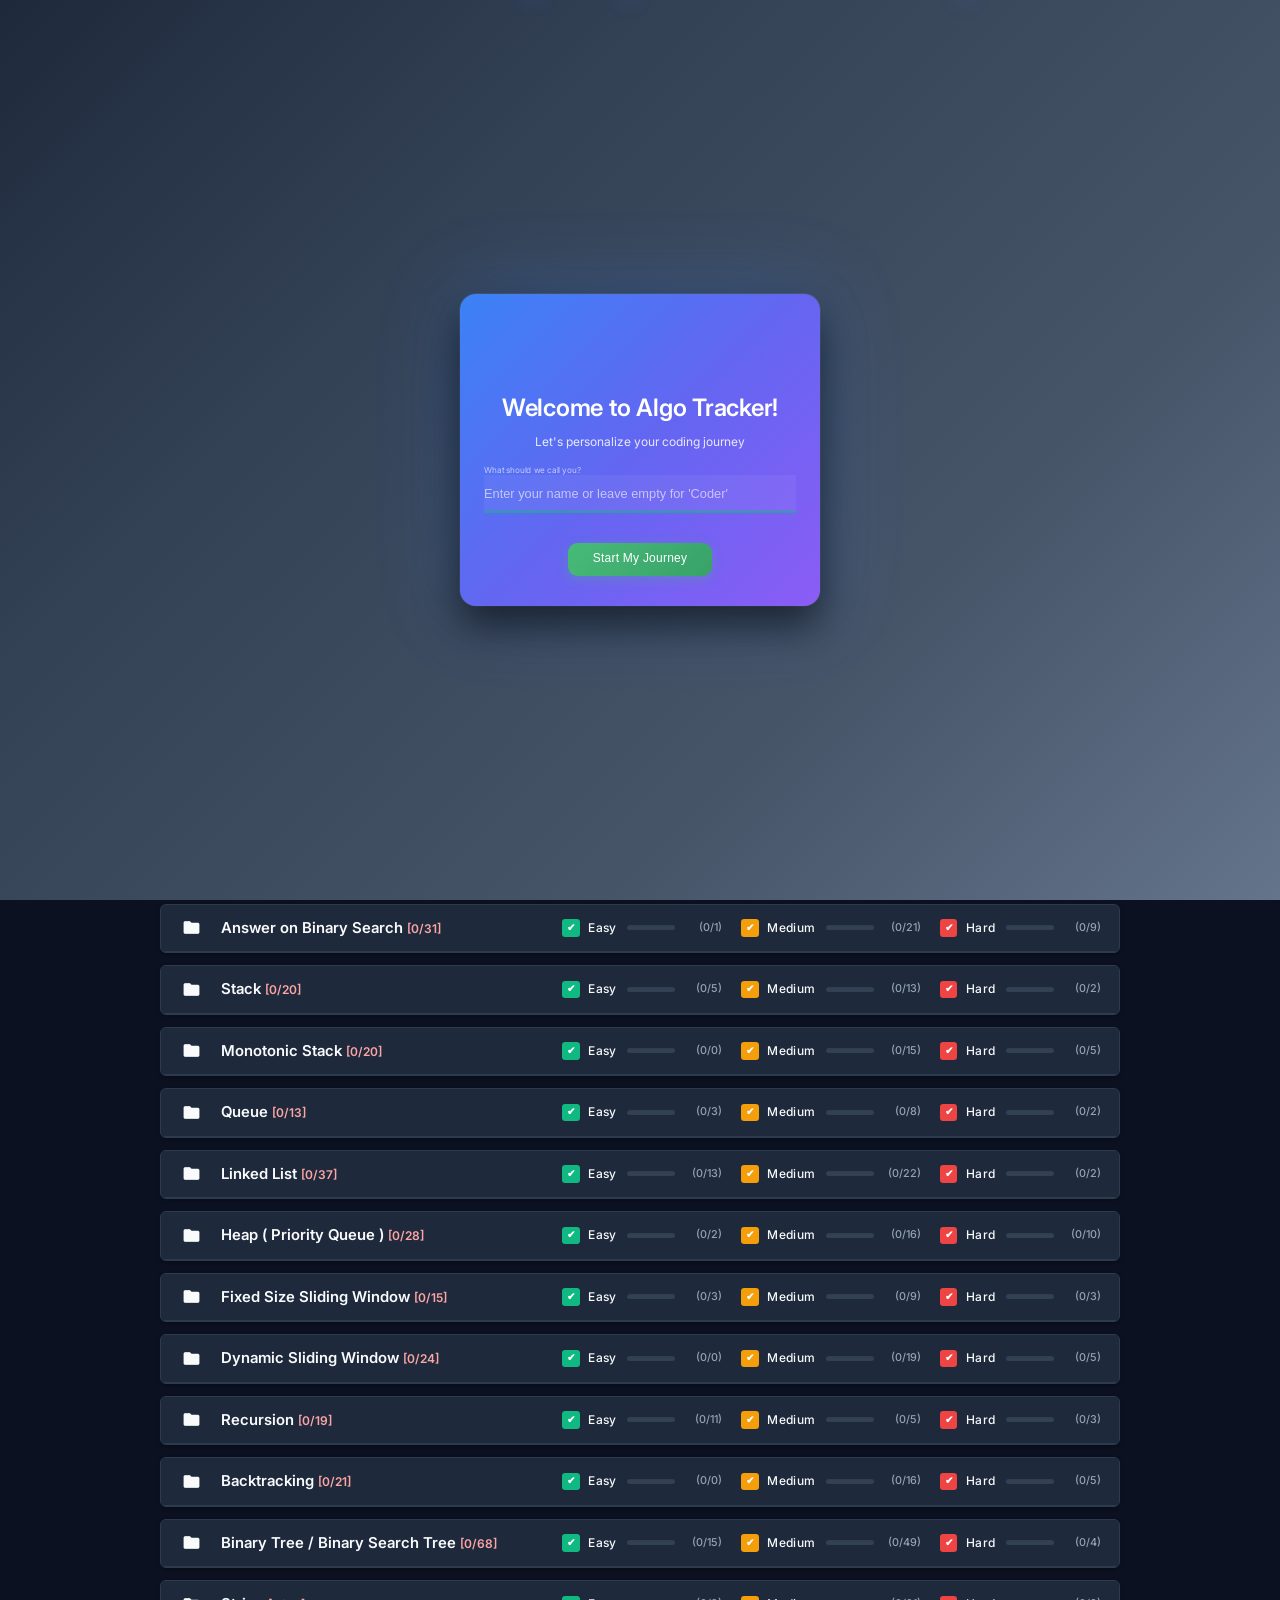
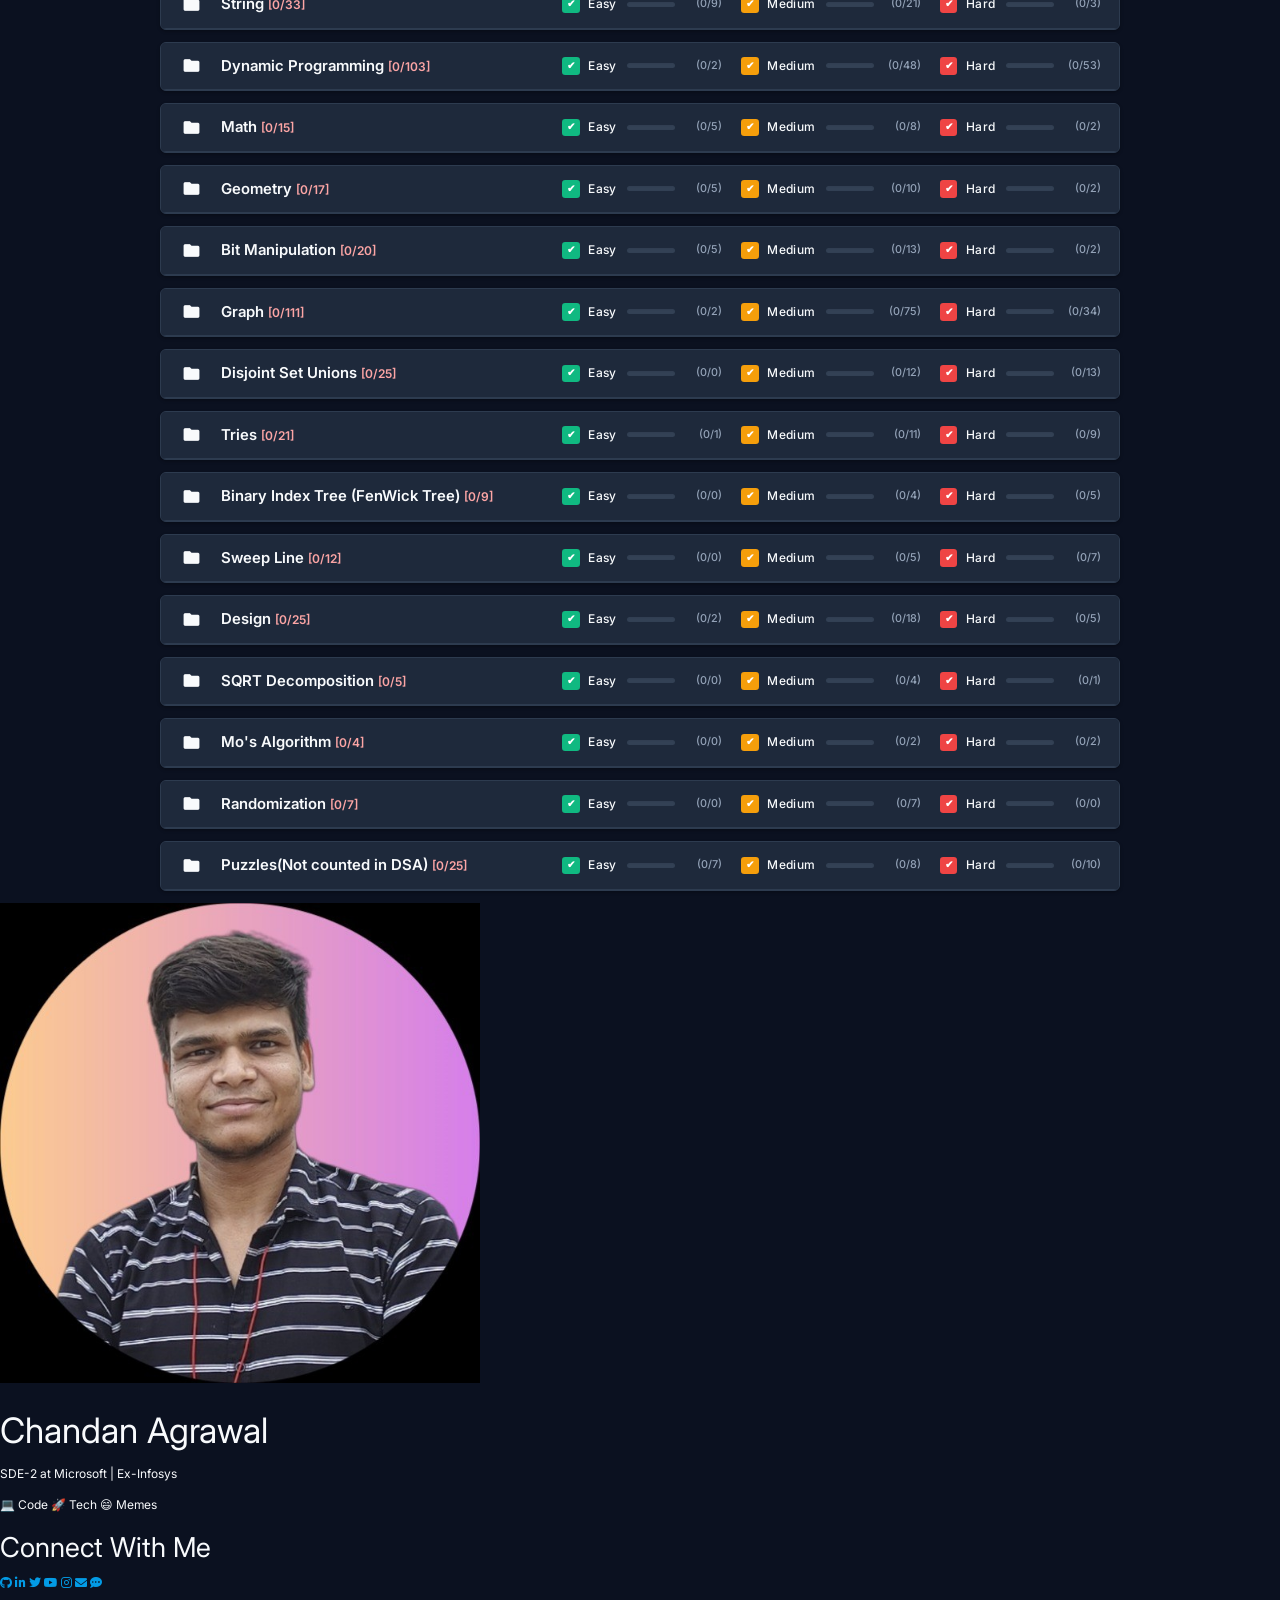
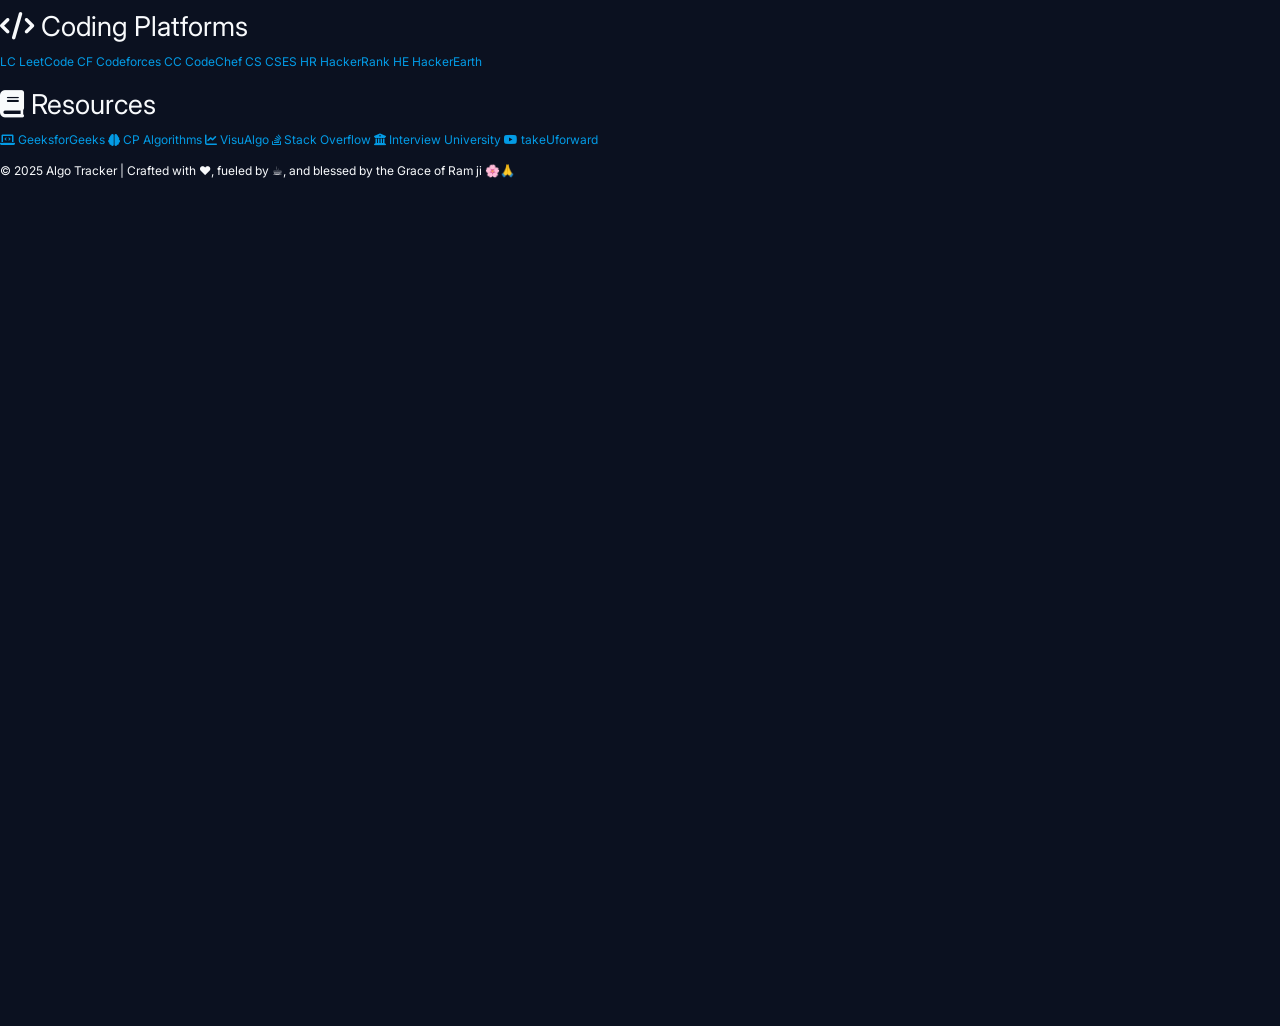
==== updIndex.html @ f881275d "Introduced MAANG section" ====
<!DOCTYPE html>
<html lang="en">
<head>
  <meta charset="UTF-8" />
  <meta name="viewport" content="width=device-width, initial-scale=1.0"/>
  <title>Algo Tracker - Master Data Structures & Algorithms | DSA Practice Platform</title>
  <meta name="description" content="Master Data Structures & Algorithms with Algo Tracker. Practice 800+ DSA problems, track progress, get C++ solutions, and prepare for coding interviews. Includes Blind75, LeetCode150, SQL, LLD & HLD." />
  <meta name="keywords" content="DSA, Data Structures, Algorithms, Coding Interview, LeetCode, Programming Practice, C++, Blind75, SQL, System Design" />
  <meta name="author" content="Chandan Agrawal" />
  <meta name="robots" content="index, follow" />
  <link rel="canonical" href="https://algotracker.in/" />

  <!-- Open Graph Meta Tags -->
  <meta property="og:title" content="Algo Tracker - Master Data Structures & Algorithms" />
  <meta property="og:description" content="Practice 800+ DSA problems, track your progress, and master coding interviews with organized problems and C++ solutions." />
  <meta property="og:type" content="website" />
  <meta property="og:url" content="https://algotracker.in/" />
  <meta property="og:image" content="https://algotracker.in/favicon.png" />
  <meta property="og:site_name" content="Algo Tracker" />

  <!-- Twitter Card Meta Tags -->
  <meta name="twitter:card" content="summary_large_image" />
  <meta name="twitter:title" content="Algo Tracker - Master Data Structures & Algorithms" />
  <meta name="twitter:description" content="Practice 800+ DSA problems, track your progress, and master coding interviews." />
  <meta name="twitter:image" content="https://algotracker.in/favicon.png" />

  <!-- Additional SEO Meta Tags -->
  <meta name="theme-color" content="#1976d2" />
  <meta name="application-name" content="Algo Tracker" />
  

  <!-- Materialize CSS -->
  <link
    href="https://cdnjs.cloudflare.com/ajax/libs/materialize/1.0.0/css/materialize.min.css"
    rel="stylesheet"
  />
  <!-- Google Icons -->
  <link
    href="https://fonts.googleapis.com/icon?family=Material+Icons"
    rel="stylesheet"
  />
  <!-- Google Fonts -->
  <link
    href="https://fonts.googleapis.com/css2?family=Inter:wght@400;500;600;700&display=swap"
    rel="stylesheet"
  />
  <!-- Font Awesome for social icons -->
  <link
    rel="stylesheet"
    href="https://cdnjs.cloudflare.com/ajax/libs/font-awesome/6.0.0/css/all.min.css"
  />
  <!-- Custom CSS - Must be loaded last to override Materialize -->
  <link rel="stylesheet" href="styles.css?v=2.0" />

   <!-- Google Analytics -->
   <script async src="https://www.googletagmanager.com/gtag/js?id=G-J0W3KQNCS7"></script>
   <script>
     window.dataLayer = window.dataLayer || [];
     function gtag(){dataLayer.push(arguments);}
     gtag('js', new Date());
 
     gtag('config', 'G-J0W3KQNCS7');
   </script>

  <link rel="icon" href="favicon.png" type="image/png" />


   
</head>
<body>
  <!-- Navigation -->
  <nav class="navbar" role="navigation" aria-label="Main navigation">
    <div class="navbar-container">
      <!-- Logo Section -->
      <div class="navbar-brand">
        <a href="index.html" class="brand-link" aria-label="Algo Tracker Home">
          <div class="brand-icon">
            <span class="brand-symbol">&lt;/&gt;</span>
          </div>
          <div class="brand-text">
            <h1 class="brand-title">Algo Tracker</h1>
            <p class="brand-subtitle">Track Your Progress</p>
          </div>
        </a>
      </div>

      <!-- Desktop Navigation -->
      <div class="navbar-nav desktop-nav" role="menubar">
        <a href="index.html" class="nav-item active" id="dsaLink" role="menuitem"
           aria-label="DSA - Prepare Data Structures and Algorithms from 0 to Hero"
           data-tooltip="Master Data Structures & Algorithms 🚀">
          <span class="nav-icon">
            <i class="material-icons" aria-hidden="true">code</i>
          </span>
          <span class="nav-text">DSA</span>
          <span class="nav-indicator"></span>
        </a>
        <a href="#" class="nav-item" id="blind75Link" role="menuitem"
           aria-label="Blind75 - Best for 2 week preparation"
           data-tooltip="Crack interviews in 2 weeks! 💡">
          <span class="nav-icon">
            <i class="material-icons" aria-hidden="true">lightbulb</i>
          </span>
          <span class="nav-text">Blind75</span>
          <span class="nav-indicator"></span>
        </a>
        <a href="#" class="nav-item" id="leetcode150Link" role="menuitem"
           aria-label="LeetCode150 - Best for 1-2 months preparation"
           data-tooltip="LeetCode Top 150 - Interview Ready! 🎯">
          <span class="nav-icon">
            <i class="material-icons" aria-hidden="true">lightbulb</i>
          </span>
          <span class="nav-text">LC150</span>
          <span class="nav-indicator"></span>
        </a>
        <a href="#" class="nav-item" id="sqlLink" role="menuitem"
           aria-label="SQL - Master SQL for interviews"
           data-tooltip="Database mastery for interviews! 🗄️">
          <span class="nav-icon">
            <i class="material-icons" aria-hidden="true">storage</i>
          </span>
          <span class="nav-text">SQL</span>
          <span class="nav-indicator"></span>
        </a>
        <a href="#" class="nav-item" id="lldLink" role="menuitem"
           aria-label="LLD - Learn Low Level Design"
           data-tooltip="Low Level Design patterns! 🔧">
          <span class="nav-icon">
            <i class="material-icons" aria-hidden="true">design_services</i>
          </span>
          <span class="nav-text">LLD</span>
          <span class="nav-indicator"></span>
        </a>
        <a href="#" class="nav-item" id="hldLink" role="menuitem"
           aria-label="HLD - Master High Level Design"
           data-tooltip="System Design at scale! 🏗️">
          <span class="nav-icon">
            <i class="material-icons" aria-hidden="true">account_tree</i>
          </span>
          <span class="nav-text">HLD</span>
          <span class="nav-indicator"></span>
        </a>
      </div>

      <!-- Navigation Controls -->
      <div class="navbar-controls">
        <!-- Profile Button -->
        <button class="profile-btn" id="profileBtn"
                aria-label="User profile" title="">
          <div class="profile-picture-container">
            <img class="profile-picture" id="profilePicture" src="" alt="Profile" style="display: none;">
            <span class="profile-icon-default" id="profileIconDefault">
              <i class="material-icons" aria-hidden="true">account_circle</i>
            </span>
          </div>
        </button>

        <!-- Theme Toggle -->
        <button class="theme-toggle-btn" id="darkModeToggle"
                aria-label="Toggle dark mode" title="Toggle dark mode">
          <span class="theme-icon">
            <i class="material-icons" aria-hidden="true">dark_mode</i>
          </span>
        </button>

        <!-- Mobile Menu Toggle -->
        <button class="mobile-menu-btn" id="mobileMenuToggle"
                aria-label="Toggle mobile menu" aria-expanded="false">
          <span class="hamburger">
            <span class="hamburger-line"></span>
            <span class="hamburger-line"></span>
            <span class="hamburger-line"></span>
          </span>
        </button>
      </div>
    </div>


    <!-- Simple Mobile Menu Dropdown -->
    <div class="mobile-menu-dropdown" id="mobileMenuDropdown">
      <a href="index.html" class="mobile-menu-item active" id="dsaLinkMobile">
        <i class="material-icons">code</i>
        <span>DSA</span>
      </a>
      <a href="#" class="mobile-menu-item" id="blind75LinkMobile">
        <i class="material-icons">lightbulb</i>
        <span>Blind75</span>
      </a>
      <a href="#" class="mobile-menu-item" id="leetcode150LinkMobile">
        <i class="material-icons">lightbulb</i>
        <span>LC150</span>
      </a>
      <a href="#" class="mobile-menu-item" id="sqlLinkMobile">
        <i class="material-icons">storage</i>
        <span>SQL</span>
      </a>
      <a href="#" class="mobile-menu-item" id="lldLinkMobile">
        <i class="material-icons">design_services</i>
        <span>LLD</span>
      </a>
      <a href="#" class="mobile-menu-item" id="hldLinkMobile">
        <i class="material-icons">account_tree</i>
        <span>HLD</span>
      </a>
    </div>
  </nav>

  <!-- Main Content with SEO Structure -->
  <main>
    <!-- Hero Section for SEO -->
    <section class="hero-section" style="display: none;">
      <div class="container">
        <h1>Algo Tracker - Master Data Structures & Algorithms</h1>
        <p>Practice and track your progress through 800+ carefully curated DSA problems. Get C++ solutions, prepare for coding interviews with Blind75, LeetCode150, SQL, and System Design problems.</p>
        <div class="features">
          <span>✓ 800+ DSA Problems</span>
          <span>✓ Progress Tracking</span>
          <span>✓ C++ Solutions</span>
          <span>✓ Interview Preparation</span>
          <span>✓ Blind75 & LeetCode150</span>
          <span>✓ SQL & System Design</span>
        </div>
      </div>
    </section>

    <!-- Progress Section -->
  <div id="rectChartContainer" class="rect-chart-container">
    <!-- The progress card is inserted by script.js -->
  </div>

  <!-- Unified Control Bar -->
  <div class="unified-control-bar-wrapper">
    <div class="unified-control-bar">
        <div class="control-item search-item">
            <input type="text" id="searchBox" class="control-input" placeholder="Search problems...">
            <span class="control-icon material-icons">search</span>
        </div>
        <div class="control-item filter-item">
            <div class="multi-select-container">
                <div class="multi-select-display" id="filterDisplay">
                    <span class="filter-text">Filter By</span>
                    <span class="selected-count" id="selectedCount"></span>
                </div>
                <span class="control-icon material-icons">filter_list</span>
                <div class="multi-select-dropdown" id="filterDropdown">
                    <div class="filter-row">
                        <button class="filter-toggle" data-value="easy" id="filter-easy">
                            <span class="difficulty-badge easy">Easy</span>
                        </button>
                        <button class="filter-toggle" data-value="medium" id="filter-medium">
                            <span class="difficulty-badge medium">Medium</span>
                        </button>
                        <button class="filter-toggle" data-value="hard" id="filter-hard">
                            <span class="difficulty-badge hard">Hard</span>
                        </button>
                    </div>
                    <div class="filter-row">
                        <button class="filter-toggle filter-special favourite" data-filter="special" data-value="favourite">
                          <span class="checkbox-custom"></span>
                          <i class="material-icons">star</i>
                          <span>Favourite</span>
                        </button>
                        <button class="filter-toggle filter-special mustdo" data-filter="special" data-value="mustdo">
                          <span class="checkbox-custom"></span>
                            <span class="filter-emoji">🎯</span>
                          <span>Must Do</span>
                        </button>
                    </div>
                    <div class="filter-row">
                        <button class="filter-toggle" data-value="completed" id="filter-completed">
                            <span class="status-badge completed">Done</span>
                        </button>
                        <button class="filter-toggle" data-value="incomplete" id="filter-incomplete">
                            <span class="status-badge incomplete">Todo</span>
                        </button>
                        <button class="filter-clear-btn" id="clearFilters">
                            <i class="material-icons">clear_all</i>
                            <span>Clear</span>
                        </button>
                    </div>
                </div>
            </div>
        </div>
        <div class="control-item button-item">
            <button class="control-button random-btn tooltipped" id="randomButton" data-tooltip="🎲 Feeling lucky? Let me surprise you with a challenge!" data-position="top">
                <i class="material-icons">shuffle</i>
                <span>Random</span>
            </button>
        </div>
        <div class="control-item button-item">
            <button class="control-button collapse-all">
                <i class="material-icons">unfold_less</i>
                <span>Collapse All</span>
            </button>
        </div>
        <div class="control-item button-item">
            <button class="control-button expand-all">
                <i class="material-icons">unfold_more</i>
                <span>Expand All</span>
            </button>
        </div>
    </div>
  </div>

<!-- Rest of the content -->
<div class="container" id="sections">
    <!-- Sections will be inserted here -->
</div>

<!-- Go to top button -->
<a id="go-to-top-button"></a>
</main>

<!-- Replace the entire footer section with this -->

<!-- Compact Enhanced Footer -->
<footer class="footer-enhanced">
  <div class="footer-container">
    <!-- Profile Section - Redesigned -->
    <div class="footer-section profile-section">
      <div class="profile-card-compact">
        <img src="chandanColred.jpeg" alt="Chandan Agrawal" class="profile-avatar">
        <div class="profile-info">
          <h3 class="profile-name">Chandan Agrawal</h3>
          <p class="profile-title">SDE-2 at Microsoft | Ex-Infosys</p>
          <div class="profile-tagline">
            <span class="tagline-item"><span class="tagline-emoji">💻</span> Code</span>
            <span class="tagline-item"><span class="tagline-emoji">🚀</span> Tech</span>
            <span class="tagline-item"><span class="tagline-emoji">😄</span> Memes</span>
          </div>
        </div>
      </div>
      
      <!-- Social Links -->
      <div class="social-section">
        <h4 class="footer-heading">Connect With Me</h4>
        <div class="social-links-grid">
          <a href="https://github.com/chandanXP" class="social-link-btn github" target="_blank" aria-label="GitHub">
            <i class="fab fa-github"></i>
          </a>
          <a href="https://linkedin.com/in/chandanagrawal23" class="social-link-btn linkedin" target="_blank" aria-label="LinkedIn">
            <i class="fab fa-linkedin-in"></i>
          </a>
          <a href="https://twitter.com/chandan223344" class="social-link-btn twitter" target="_blank" aria-label="Twitter">
            <i class="fab fa-twitter"></i>
          </a>
          <a href="https://youtube.com/" class="social-link-btn youtube" target="_blank" aria-label="YouTube">
            <i class="fab fa-youtube"></i>
          </a>
          <a href="https://www.instagram.com/chandan.agrawal23/" class="social-link-btn instagram" target="_blank" aria-label="Instagram">
            <i class="fab fa-instagram"></i>
          </a>
          <a href="mailto:chandandsafeedback@gmail.com" class="social-link-btn email" target="_blank" aria-label="Email">
            <i class="fas fa-envelope"></i>
          </a>
          <a href="https://topmate.io/chag23/" class="social-link-btn topmate" target="_blank" aria-label="Topmate">
            <i class="fas fa-comment-dots"></i>
          </a>
        </div>
      </div>
    </div>

    <!-- Platforms Section - 2 per row -->
    <div class="footer-section platforms-section">
      <h4 class="footer-heading">
        <i class="fas fa-code"></i> Coding Platforms
      </h4>
      <div class="platform-links-grid">
        <a href="https://leetcode.com" target="_blank" class="platform-link leetcode">
          <span class="platform-icon">LC</span>
          <span>LeetCode</span>
        </a>
        <a href="https://codeforces.com" target="_blank" class="platform-link codeforces">
          <span class="platform-icon">CF</span>
          <span>Codeforces</span>
        </a>
        <a href="https://codechef.com" target="_blank" class="platform-link codechef">
          <span class="platform-icon">CC</span>
          <span>CodeChef</span>
        </a>
        <a href="https://cses.fi" target="_blank" class="platform-link cses">
          <span class="platform-icon">CS</span>
          <span>CSES</span>
        </a>
        <a href="https://hackerrank.com" target="_blank" class="platform-link hackerrank">
          <span class="platform-icon">HR</span>
          <span>HackerRank</span>
        </a>
        <a href="https://hackerearth.com" target="_blank" class="platform-link hackerearth">
          <span class="platform-icon">HE</span>
          <span>HackerEarth</span>
        </a>
      </div>
    </div>

    <!-- Resources Section - 2 per row -->
    <div class="footer-section resources-section">
      <h4 class="footer-heading">
        <i class="fas fa-book"></i> Resources
      </h4>
      <div class="resource-links-grid">
        <a href="https://geeksforgeeks.org" target="_blank" class="resource-link">
          <i class="fas fa-laptop-code"></i>
          <span>GeeksforGeeks</span>
        </a>
        <a href="https://cp-algorithms.com" target="_blank" class="resource-link">
          <i class="fas fa-brain"></i>
          <span>CP Algorithms</span>
        </a>
        <a href="https://visualgo.net" target="_blank" class="resource-link">
          <i class="fas fa-chart-line"></i>
          <span>VisuAlgo</span>
        </a>
        <a href="https://stackoverflow.com" target="_blank" class="resource-link">
          <i class="fab fa-stack-overflow"></i>
          <span>Stack Overflow</span>
        </a>
        <a href="https://github.com/jwasham/coding-interview-university" target="_blank" class="resource-link">
          <i class="fas fa-university"></i>
          <span>Interview University</span>
        </a>
        <a href="https://www.youtube.com/@takeUforward" target="_blank" class="resource-link">
          <i class="fab fa-youtube"></i>
          <span>takeUforward</span>
        </a>
      </div>
    </div>
  </div>

  <!-- Footer Bottom -->
  <div class="footer-bottom">
    <div class="footer-bottom-content">
    <p class="copyright">
      © 2025 Algo Tracker | Crafted with <span class="heart">❤️</span>, fueled by <span class="coffee">☕</span>, and blessed by the Grace of Ram ji <span class="emoji">🌸🙏</span>
    </p>
    <p class="footer-quote" id="footerQuote">
      <!-- Quote will be inserted here by JavaScript -->
    </p>
    </div>
  </div>
</footer>

  <!-- Reset Confirmation Banner -->
  <div id="resetConfirmationBanner" class="reset-confirmation-banner">
    <div class="banner-content">
      <div class="banner-icon">
        <i class="material-icons">warning</i>
      </div>
      <div class="banner-text">
        <h3>Are you sure you want to clear all of your progress?</h3>
        <p>This action cannot be undone. All solved problems and notes will be permanently deleted.</p>
      </div>
      <div class="banner-actions">
        <button onclick="resetAllProgress()" class="btn-confirm">Yes, Reset All</button>
        <button onclick="hideResetConfirmation()" class="btn-cancel">Cancel</button>
      </div>
    </div>
  </div>

  <!-- Welcome Modal -->
  <div id="welcomeModal" class="welcome-modal">
    <div class="binary-rain" id="binaryRain"></div>
    <div class="modal-content welcome-content">
      <div class="welcome-header">
        <div class="welcome-icon">
          <i class="material-icons">waving_hand</i>
        </div>
        <h2>Welcome to Algo Tracker!</h2>
        <p>Let's personalize your coding journey</p>
      </div>
      <div class="welcome-body">
        <div class="input-field">
          <label for="userName">What should we call you?</label>
          <input type="text" id="userName" placeholder="Enter your name or leave empty for 'Coder'" maxlength="50" autocomplete="name">
        </div>
      </div>
      <div class="welcome-footer">
        <button onclick="saveUserName()" class="btn-welcome-save">Start My Journey</button>
      </div>
    </div>
  </div>

  <!-- Profile Modal -->
  <div id="profileModal" class="profile-modal">
    <div class="modal-overlay" onclick="hideProfileModal()"></div>
    <div class="modal-content profile-content">
      <div class="profile-header">
        <div class="profile-icon-large" id="profileIconLarge">
          <img class="profile-picture-large" id="profilePictureLarge" src="" alt="Profile" style="display: none;">
          <i class="material-icons" id="profileIconLargeDefault">account_circle</i>
        </div>
        <h2>Profile Settings</h2>
        <button class="modal-close-btn" onclick="hideProfileModal()" aria-label="Close profile modal">
          <i class="material-icons">close</i>
        </button>
      </div>
      <div class="profile-body">
        <div class="input-field">
          <label for="profileUserName">Display Name</label>
          <input type="text" id="profileUserName" placeholder="Enter your name" maxlength="50" autocomplete="name">
        </div>

        <div class="input-field">
          <label for="profilePictureInput"></label>
          <div class="file-input-container">
            <input type="file" id="profilePictureInput" accept="image/*" style="display: none;">
            <button type="button" class="file-input-btn" onclick="document.getElementById('profilePictureInput').click()">
              <i class="material-icons">photo_camera</i>
              <span>Choose Picture</span>
            </button>
            <button type="button" class="file-remove-btn" id="removePictureBtn" onclick="removeProfilePicture()" style="display: none;">
              <i class="material-icons">delete</i>
              <span>Remove</span>
            </button>
          </div>
          <div class="file-input-hint">JPG, PNG, or GIF (max 2MB)</div>
        </div>

        <div class="profile-stats">
          <div class="stat-item">
            <span class="stat-label">Member since</span>
            <span class="stat-value" id="memberSince">Today</span>
          </div>
        </div>
      </div>
      <div class="profile-footer">
        <button onclick="hideProfileModal()" class="btn-profile-cancel">Cancel</button>
        <button onclick="updateUserProfile()" class="btn-profile-save">Save Changes</button>
      </div>
    </div>
  </div>

  <!-- Section Completion Congratulations Banner -->
  <div id="congratulationsBanner" class="congratulations-banner">
    <div class="banner-content celebration-content">
      <div class="banner-icon celebration-icon">
        <i class="material-icons folder-icon">folder</i>
        <i class="material-icons check-icon">check_circle</i>
      </div>
      <div class="banner-text">
        <h3 id="congratsTitle">Congratulations!</h3>
        <p id="congratsMessage">You completed <span id="sectionName"></span>. Great going!</p>
      </div>
      <div class="banner-actions">
        <button onclick="hideCongratulationsBanner()" class="btn-continue">Continue</button>
      </div>
    </div>
  </div>

  <!-- Structured Data for SEO -->
  <script type="application/ld+json">
  {
    "@context": "https://schema.org",
    "@type": "WebApplication",
    "name": "Algo Tracker",
    "description": "Master Data Structures & Algorithms with 800+ practice problems, progress tracking, and interview preparation resources.",
    "url": "https://algotracker.in",
    "applicationCategory": "EducationalApplication",
    "operatingSystem": "Web Browser",
    "offers": {
      "@type": "Offer",
      "price": "0",
      "priceCurrency": "USD"
    },
    "creator": {
      "@type": "Person",
      "name": "Chandan Agrawal",
      "url": "https://linkedin.com/in/chandanagrawal23"
    },
    "featureList": [
      "800+ DSA Problems",
      "Progress Tracking",
      "C++ Solutions",
      "Blind75 Problems",
      "LeetCode150 Problems",
      "SQL Practice",
      "System Design (LLD & HLD)"
    ]
  }
  </script>

  <!-- Materialize JS -->
  <script src="https://cdnjs.cloudflare.com/ajax/libs/materialize/1.0.0/js/materialize.min.js"></script>
  <!-- Custom JS -->
  <script src="script.js?v=2.0"></script>
</body>
</html>
---- styles.css ----
/* 
   Modern Dark UI Theme - Compatible with Materialize CSS
*/

/* Core Variables */
:root {
    /* Light Mode Colors - Enhanced Modern Palette with Beige */
    --background-light: #F5F2E9; /* Light beige background */
    --surface-light: #FFFBF0; /* Lighter beige surface */
    --surface-light-hover: #F0EBE1; /* Beige hover state */
    --text-primary-light: #2D2B27; /* Much darker text for better contrast on beige */
    --text-secondary-light: #5A5651; /* Darker secondary text for better contrast */
    
    /* Dark Mode Colors */
    --background-dark: #0B1120;
    --surface-dark: #1E293B;
    --surface-dark-hover: #334155;
    --text-primary-dark: #F8FAFC;
    --text-secondary-dark: #94A3B8;
    
    /* Theme Independent Colors - Enhanced */
    --primary-color: #6366F1;
    --primary-dark: #4338CA;
    --accent-color: #06B6D4;
    --accent-blue: #3B82F6;
    --accent-indigo: #818CF8;
    
    /* Status Colors - Enhanced */
    --success: #10B981;
    --warning: #F59E0B;
    --error: #EF4444;
    
    /* Difficulty Colors - Enhanced */
    --easy-color: #10B981;
    --medium-color: #F59E0B;
    --hard-color: #EF4444;
    
    /* --resource-color: #cd78dd; Purple for Resource (visual only) */
    
    /* UI Elements - Light Mode Default */
    --background: var(--background-light);
    --surface: var(--surface-light);
    --surface-hover: var(--surface-light-hover);
    --text-primary: var(--text-primary-light);
    --text-secondary: var(--text-secondary-light);
    --card-border: #E6E0D4; /* Beige border color */
    --input-bg: #FFFDF7; /* Very light beige for inputs */
    
    /* Shadows */
    --shadow-sm: 0 2px 4px rgba(0, 0, 0, 0.08);
    --shadow-md: 0 4px 6px rgba(0, 0, 0, 0.08);
    --shadow-lg: 0 8px 16px rgba(0, 0, 0, 0.08);
}

/* Dark Mode Override */
body.dark-mode {
    --background: var(--background-dark);
    --surface: var(--surface-dark);
    --surface-hover: var(--surface-dark-hover);
    --text-primary: var(--text-primary-dark);
    --text-secondary: var(--text-secondary-dark);
    --card-border: #2D3B4F;
    --input-bg: #334155;
    --shadow-sm: 0 2px 4px rgba(0, 0, 0, 0.3);
    --shadow-md: 0 4px 6px rgba(0, 0, 0, 0.4);
    --shadow-lg: 0 8px 16px rgba(0, 0, 0, 0.5);
}

/* Base Styles */
body {
    margin: 0;
    padding: 0;
    padding-top: 90px; /* Account for fixed navbar */
    font-family: 'Inter', system-ui, -apple-system, 'Segoe UI', Roboto, sans-serif;
    background: var(--background);
    color: var(--text-primary);
    line-height: 1.6;
    transition: background-color 0.3s ease, color 0.3s ease;
    overflow-x: hidden;
    zoom: 80%;
}

/* ===== MODERN NAVBAR STYLES ===== */

/* Main Navbar Container */
.navbar {
    background: var(--surface);
    height: 90px;
    position: fixed;
    top: 0;
    left: 0;
    right: 0;
    z-index: 1000;
    border-bottom: 1px solid var(--card-border);
    backdrop-filter: blur(10px);
    -webkit-backdrop-filter: blur(10px);
    transition: all 0.3s cubic-bezier(0.4, 0, 0.2, 1);
}

.navbar-container {
    max-width: 1400px;
    margin: 0 auto;
    display: flex;
    align-items: center;
    justify-content: space-between;
    padding: 0 1.5rem;
    height: 100%;
    position: relative;
}

/* Brand/Logo Section */
.navbar-brand {
    flex-shrink: 0;
    z-index: 1001;
}

.brand-link {
    display: flex;
    align-items: center;
    gap: 0.75rem;
    text-decoration: none;
    padding: 0.5rem;
    border-radius: 12px;
    transition: all 0.3s cubic-bezier(0.4, 0, 0.2, 1);
    position: relative;
}

.brand-link:hover {
    background: var(--surface-hover);
    transform: translateY(-1px);
}

.brand-icon {
    display: flex;
    align-items: center;
    justify-content: center;
    width: 64px;
    height: 64px;
    background: linear-gradient(135deg, var(--primary-color), #6366f1);
    border-radius: 16px;
    box-shadow: 0 8px 20px rgba(79, 70, 229, 0.5);
}

.brand-symbol {
    font-size: 2rem;
    font-weight: 900;
    color: white;
    font-family: 'Fira Code', monospace;
    text-shadow: 0 2px 6px rgba(0, 0, 0, 0.3);
}

.brand-text {
    display: flex;
    flex-direction: column;
    gap: 0.125rem;
    align-items: center;
    text-align: center;
}

.brand-title {
    font-size: 2.1rem;
    font-weight: 900;
    color: var(--text-primary);
    line-height: 1.2;
    margin: 0;
    transition: color 0.3s ease;
    text-shadow: 0 2px 4px rgba(0, 0, 0, 0.15);
    letter-spacing: -0.025em;
}

.brand-subtitle {
    font-size: 0.95rem;
    color: var(--text-secondary);
    font-weight: 700;
    line-height: 1;
    margin: 0;
    transition: color 0.3s ease;
    opacity: 0.95;
    letter-spacing: 0.025em;
}

.brand-link:hover .brand-title {
    color: var(--primary-color);
}

.brand-link:hover .brand-subtitle {
    color: var(--text-primary);
}

/* Desktop Navigation */
.navbar-nav {
    display: flex;
    align-items: center;
    gap: 0.25rem;
    height: 100%;
    flex: 1;
    justify-content: center;
    padding: 0 2rem;
}

.nav-item {
    display: flex;
    align-items: center;
    gap: 0.75rem;
    padding: 1rem 1.5rem;
    color: var(--text-primary);
    text-decoration: none;
    border-radius: 14px;
    font-weight: 700;
    position: relative;
    height: 58px;
    min-width: 100px;
    justify-content: center;
    transition: all 0.3s cubic-bezier(0.4, 0, 0.2, 1);
    overflow: hidden;
    opacity: 0.9;
}

.nav-icon {
    display: flex;
    align-items: center;
    justify-content: center;
    transition: all 0.3s ease;
}

.nav-icon i {
    font-size: 1.6rem;
    font-weight: 600;
}

.nav-text {
    font-size: 1.35rem;
    font-weight: 900;
    transition: all 0.3s ease;
    letter-spacing: 0.025em;
    text-transform: uppercase;
}

.nav-indicator {
    position: absolute;
    bottom: 0;
    left: 50%;
    transform: translateX(-50%) scaleX(0);
    width: 24px;
    height: 3px;
    background: var(--primary-color);
    border-radius: 2px 2px 0 0;
    transition: transform 0.3s cubic-bezier(0.4, 0, 0.2, 1);
}

/* Navigation Hover and Active States */
.nav-item:hover {
    color: var(--text-primary);
    background: var(--surface-hover);
    transform: translateY(-1px);
    opacity: 1;
    box-shadow: 0 4px 12px rgba(0, 0, 0, 0.1);
}

.nav-item:hover .nav-icon i {
    transform: scale(1.15);
}

.nav-item.active {
    color: var(--primary-color);
    background: rgba(99, 102, 241, 0.12);
    font-weight: 700;
    opacity: 1;
    box-shadow: 0 4px 16px rgba(99, 102, 241, 0.2);
}

.nav-item.active .nav-icon i {
    color: var(--primary-color);
    transform: scale(1.15);
    font-weight: 600;
}

.nav-item.active .nav-text {
    color: var(--primary-color);
    font-weight: 900;
    font-size: 1.55rem; /* Increased from default 1.35rem */
    transform: scale(1.1);
    text-shadow: 0 0 8px rgba(99, 102, 241, 0.3);
    letter-spacing: 0.05em;
}

.nav-item.active .nav-indicator {
    transform: translateX(-50%) scaleX(1);
}

/* Navigation Controls */
.navbar-controls {
    display: flex;
    align-items: center;
    gap: 0.5rem;
    flex-shrink: 0;
}

.theme-toggle-btn {
    display: flex;
    align-items: center;
    justify-content: center;
    width: 54px;
    height: 54px;
    background: none;
    border: none;
    border-radius: 14px;
    color: var(--text-primary);
    cursor: pointer;
    transition: all 0.3s cubic-bezier(0.4, 0, 0.2, 1);
    position: relative;
    overflow: hidden;
    opacity: 0.9;
}

.theme-toggle-btn:hover {
    background: var(--surface-hover);
    color: var(--primary-color);
    transform: translateY(-1px);
    opacity: 1;
    box-shadow: 0 6px 16px rgba(0, 0, 0, 0.15);
}

.theme-toggle-btn:active {
    transform: translateY(0);
}

.theme-icon i {
    font-size: 1.6rem;
    transition: transform 0.3s ease;
    font-weight: 600;
}

.theme-toggle-btn:hover .theme-icon i {
    transform: rotate(180deg) scale(1.15);
}

/* Profile Button */
.profile-btn {
    display: flex;
    align-items: center;
    justify-content: center;
    padding: 0.5rem;
    width: 54px !important; /* Fixed width */
    height: 54px !important; /* Fixed height */
    background: var(--surface);
    color: var(--text-primary);
    border: 1px solid var(--card-border);
    border-radius: 50%;
    cursor: pointer;
    transition: all 0.3s cubic-bezier(0.4, 0, 0.2, 1);
    position: relative;
    overflow: hidden;
    opacity: 0.9;
}

.profile-btn:hover {
    background: var(--surface-hover);
    color: var(--primary-color);
    transform: translateY(-1px);
    opacity: 1;
    box-shadow: 0 6px 16px rgba(0, 0, 0, 0.15);
}

.profile-btn:active {
    transform: translateY(0);
}

.profile-picture-container {
    width: 100%;
    height: 100%;
    border-radius: 50%;
    overflow: hidden;
    display: flex;
    align-items: center;
    justify-content: center;
    position: relative;
}

.profile-picture {
    width: 100%;
    height: 100%;
    object-fit: cover;
    border-radius: 50%;
}

.profile-icon-default i {
    font-size: 1.8rem;
    transition: transform 0.3s ease;
    font-weight: 600;
}

.profile-btn:hover .profile-icon-default i {
    transform: scale(1.15);
}

/* Mobile Menu Button */
.mobile-menu-btn {
    display: none;
    align-items: center;
    justify-content: center;
    width: 44px;
    height: 44px;
    background: none;
    border: none;
    border-radius: 10px;
    cursor: pointer;
    transition: all 0.3s cubic-bezier(0.4, 0, 0.2, 1);
    position: relative;
    overflow: hidden;
}

.mobile-menu-btn:hover {
    background: var(--surface-hover);
    transform: translateY(-1px);
}

.hamburger {
    display: flex;
    flex-direction: column;
    justify-content: center;
    align-items: center;
    width: 20px;
    height: 16px;
}

.hamburger-line {
    width: 20px;
    height: 2px;
    background: var(--text-primary);
    border-radius: 1px;
    transition: all 0.3s cubic-bezier(0.4, 0, 0.2, 1);
    transform-origin: center;
}

.hamburger-line:nth-child(1) {
    margin-bottom: 3px;
}

.hamburger-line:nth-child(2) {
    margin-bottom: 3px;
}

.mobile-menu-btn.active .hamburger-line:nth-child(1) {
    transform: rotate(45deg) translate(3px, 3px);
}

.mobile-menu-btn.active .hamburger-line:nth-child(2) {
    opacity: 0;
    transform: scaleX(0);
}

.mobile-menu-btn.active .hamburger-line:nth-child(3) {
    transform: rotate(-45deg) translate(3px, -3px);
}



/* ===== SIMPLE MOBILE MENU DROPDOWN ===== */
.mobile-menu-dropdown {
    position: absolute;
    top: 100%;
    right: 0;
    background: var(--surface);
    border: 1px solid var(--card-border);
    border-radius: 12px;
    box-shadow: var(--shadow-lg);
    min-width: 200px;
    opacity: 0;
    visibility: hidden;
    transform: translateY(-10px);
    transition: all 0.3s cubic-bezier(0.4, 0, 0.2, 1);
    z-index: 1000;
    overflow: hidden;
}

.mobile-menu-dropdown.active {
    opacity: 1;
    visibility: visible;
    transform: translateY(0);
}

.mobile-menu-item {
    display: flex;
    align-items: center;
    gap: 12px;
    padding: 12px 16px;
    color: var(--text-secondary);
    text-decoration: none;
    font-weight: 500;
    transition: all 0.2s ease;
    border-bottom: 1px solid var(--card-border);
}

.mobile-menu-item:last-child {
    border-bottom: none;
}

.mobile-menu-item:hover {
    background: var(--surface-hover);
    color: var(--text-primary);
}

.mobile-menu-item.active {
    background: rgba(99, 102, 241, 0.12);
    color: var(--primary-color);
    font-weight: 600;
}

.mobile-menu-item i {
    font-size: 20px;
    width: 24px;
    text-align: center;
}

.mobile-menu-item span {
    font-size: 14px;
}

/* Dark mode styles for mobile menu */
body.dark-mode .mobile-menu-dropdown {
    background: var(--surface);
    border-color: var(--card-border);
}

body.dark-mode .mobile-menu-item {
    border-bottom-color: var(--card-border);
}

body.dark-mode .mobile-menu-item:hover {
    background: rgba(255, 255, 255, 0.05);
}

body.dark-mode .mobile-menu-item.active {
    background: rgba(99, 102, 241, 0.2);
    color: var(--primary-color);
}

/* ===== RESPONSIVE BREAKPOINTS ===== */

/* Large Desktop */
@media (min-width: 1400px) {
    .navbar {
        height: 100px;
    }

    body {
        padding-top: 100px;
    }

    .navbar-container {
        padding: 0 2rem;
    }

    .brand-icon {
        width: 72px;
        height: 72px;
    }

    .brand-symbol {
        font-size: 2.25rem;
    }

    .brand-title {
        font-size: 2.4rem;
    }

    .brand-subtitle {
        font-size: 1.1rem;
    }

    .nav-item {
        padding: 1.25rem 1.75rem;
        min-width: 110px;
        height: 64px;
    }

    .nav-icon i {
        font-size: 1.75rem;
    }

    .nav-text {
        font-size: 1.35rem;
    }

    .profile-btn {
        width: 60px;
        height: 60px;
        padding: 0.5rem;
    }

    .theme-toggle-btn {
        width: 60px;
        height: 60px;
    }

    .theme-icon i {
        font-size: 1.75rem;
    }
}

/* iPad and Large Tablets (834px - 1024px) */
@media (min-width: 834px) and (max-width: 1024px) {
    .navbar-container {
        padding: 0 1rem;
    }

    .navbar-nav {
        padding: 0 0.5rem;
        gap: 0.4rem;
        overflow: visible;
        flex-wrap: nowrap;
    }

    .nav-item {
        padding: 0.875rem 1.1rem;
        min-width: 85px;
        height: 52px;
        flex-shrink: 0;
    }

    .nav-text {
        font-size: 1.05rem;
        white-space: nowrap;
    }

    .nav-item.active .nav-text {
        font-size: 1.2rem;
        transform: scale(1.05);
    }

    .nav-icon i {
        font-size: 1.4rem;
    }

    .brand-icon {
        width: 58px;
        height: 58px;
        border-radius: 14px;
    }

    .brand-symbol {
        font-size: 1.8rem;
    }

    .brand-title {
        font-size: 1.8rem;
    }

    .brand-subtitle {
        font-size: 0.9rem;
    }

    /* Ensure theme toggle is clearly visible on iPad */
    .theme-toggle-btn {
        width: 50px !important;
        height: 50px !important;
        background: var(--surface) !important;
        border: 2px solid var(--card-border) !important;
        opacity: 1 !important;
    }

    .theme-icon i {
        font-size: 1.5rem !important;
        font-weight: 600 !important;
    }

    /* Ensure desktop navigation is visible on iPad */
    .desktop-nav {
        display: flex !important;
    }

    /* Hide mobile menu button on iPad since desktop nav will be visible */
    .mobile-menu-btn {
        display: none !important;
    }

    /* Ensure all nav items are visible and don't overflow */
    .navbar-nav .nav-item {
        display: flex !important;
        visibility: visible !important;
        opacity: 1 !important;
    }

    /* Mobile menu dropdown positioning for iPad (fallback) */
    .mobile-menu-dropdown {
        right: 0;
        top: 100%;
        min-width: 200px;
        box-shadow: 0 8px 32px rgba(0, 0, 0, 0.15);
    }

    .mobile-menu-item {
        padding: 14px 18px;
        font-size: 1rem;
    }

    .mobile-menu-item i {
        font-size: 22px;
        width: 26px;
    }

    /* Keep श्री राधे text visible on iPad (1024px+) */
}

/* Hide Shree Radhe text for screens less than 900px */
@media (max-width: 899px) {
    .shree-radhe-footer {
        display: none !important;
    }
}

/* Standard Tablet (below 834px) */
@media (max-width: 833px) and (min-width: 769px) {
    .navbar-container {
        padding: 0 0.75rem;
    }

    .navbar-nav {
        padding: 0 0.5rem;
        gap: 0.3rem;
        overflow: visible;
        flex-wrap: nowrap;
    }

    .nav-item {
        padding: 0.75rem 1rem;
        min-width: 80px;
        height: 50px;
        flex-shrink: 0;
    }

    .nav-text {
        font-size: 1rem;
        white-space: nowrap;
    }

    .nav-item.active .nav-text {
        font-size: 1.15rem;
        transform: scale(1.05);
    }

    .nav-icon i {
        font-size: 1.35rem;
    }

    /* Ensure desktop navigation is visible on standard tablets */
    .desktop-nav {
        display: flex !important;
    }

    /* Ensure all nav items are visible */
    .navbar-nav .nav-item {
        display: flex !important;
        visibility: visible !important;
        opacity: 1 !important;
    }

    /* Keep श्री राधे text visible on standard tablets (769-833px) */

    .brand-icon {
        width: 60px;
        height: 60px;
        border-radius: 14px;
    }

    .brand-symbol {
        font-size: 1.9rem;
    }

    .brand-title {
        font-size: 1.9rem;
    }

    .brand-subtitle {
        font-size: 0.9rem;
    }

    .profile-btn {
        width: 50px;
        height: 50px;
        padding: 0.4rem;
    }

    .theme-toggle-btn {
        width: 50px;
        height: 50px;
    }

    .theme-icon i {
        font-size: 1.5rem;
    }
}

/* Mobile */
@media (max-width: 768px) {
    .navbar-container {
        padding: 0 1rem;
    }

    .brand-icon {
        width: 68px;
        height: 68px;
        border-radius: 16px; /* Even bigger icon */
    }

    .brand-symbol {
        font-size: 2.1rem;
    }

    .brand-title {
        font-size: 2.1rem;
    }

    .brand-subtitle {
        font-size: 1.05rem;
    }

    /* Hide desktop navigation on mobile */
    .desktop-nav {
        display: none;
    }

    .profile-btn {
        width: 60px;
        height: 60px;
        padding: 0.5rem;
    }

    /* Show mobile menu button */
    .mobile-menu-btn {
        display: flex;
        width: 60px;
        height: 60px;
    }

    .theme-toggle-btn {
        width: 60px;
        height: 60px;
    }

    .theme-icon i {
        font-size: 1.8rem;
    }

    .hamburger {
        width: 28px;
        height: 20px;
    }

    .hamburger-line {
        width: 28px;
        height: 4px;
    }
}

/* Small Mobile */
@media (max-width: 480px) {
    .navbar-container {
        padding: 0 0.75rem;
    }

    .brand-icon {
        width: 52px;
        height: 52px;
        border-radius: 12px; /* Bigger icon for small mobile */
    }

    .brand-symbol {
        font-size: 1.6rem;
    }

    .brand-title {
        font-size: 1.6rem;
    }

    .brand-subtitle {
        font-size: 0.9rem;
    }

    .navbar-controls {
        gap: 0.5rem;
    }

    .profile-btn {
        width: 50px;
        height: 50px;
        padding: 0.4rem;
    }

    .theme-toggle-btn,
    .mobile-menu-btn {
        width: 50px;
        height: 50px;
    }

    .theme-icon i {
        font-size: 1.5rem;
    }

    .hamburger {
        width: 26px;
        height: 18px;
    }

    .hamburger-line {
        width: 26px;
        height: 4px;
    }


}

/* iPad 10th Gen - Portrait Mode (Show mobile layout) */
@media (min-width: 820px) and (max-width: 834px) {
    /* Show mobile menu */
    .navbar-container {
        padding: 0 1rem !important;
    }

    /* Hide desktop navigation */
    .desktop-nav {
        display: none !important;
    }

    /* Show mobile menu button */
    .mobile-menu-btn {
        display: flex !important;
        width: 58px !important;
        height: 58px !important;
    }

    /* Adjust controls for portrait */
    .navbar-controls {
        display: flex !important;
        gap: 0.5rem !important;
    }

    .theme-toggle-btn {
        width: 58px !important;
        height: 58px !important;
        display: flex !important;
        opacity: 1 !important;
        visibility: visible !important;
        background: var(--surface) !important;
        border: 2px solid var(--card-border) !important;
        border-radius: 14px !important;
    }

    .theme-toggle-btn .theme-icon i {
        font-size: 1.6rem !important;
    }

    .profile-btn {
        width: 58px !important;
        height: 58px !important;
        display: flex !important;
        opacity: 1 !important;
        visibility: visible !important;
    }

    /* Brand adjustments */
    .brand-icon {
        width: 60px !important;
        height: 60px !important;
    }

    .brand-title {
        font-size: 1.8rem !important;
    }
}

/* iPad 10th Gen - Landscape Mode */
@media (min-width: 1024px) and (max-width: 1180px) {
    .navbar-container {
        padding: 0 1rem !important;
    }

    /* Show desktop navigation */
    .desktop-nav {
        display: flex !important;
    }

    .navbar-nav {
        gap: 0.35rem !important;
        padding: 0 0.35rem !important;
    }

    .nav-item {
        padding: 0.85rem 1rem !important;
        min-width: 85px !important;
        height: 52px !important;
    }

    .nav-text {
        font-size: 0.95rem !important;
        white-space: nowrap !important;
    }

    /* Controls */
    .navbar-controls {
        display: flex !important;
        gap: 0.5rem !important;
        margin-left: 0.5rem !important;
    }

    /* Bigger buttons in landscape */
    .theme-toggle-btn {
        width: 56px !important;
        height: 56px !important;
        display: flex !important;
        opacity: 1 !important;
        visibility: visible !important;
        background: var(--surface) !important;
        border: 2px solid var(--card-border) !important;
        border-radius: 14px !important;
    }

    .theme-toggle-btn .theme-icon i {
        font-size: 1.6rem !important;
    }

    .profile-btn {
        width: 56px !important;
        height: 56px !important;
        display: flex !important;
        opacity: 1 !important;
        visibility: visible !important;
    }

    /* Hide mobile menu in landscape */
    .mobile-menu-btn {
        display: none !important;
    }
}

/* Specific override for 820px width */
@media screen and (width: 820px) {
    .desktop-nav {
        display: flex !important;
    }
    
    .mobile-menu-btn {
        display: none !important;
    }
}



/* ===== DARK MODE STYLES ===== */

/* Dark mode navbar */
body.dark-mode .navbar {
    background: var(--surface);
    border-bottom-color: var(--card-border);
}

body.dark-mode .brand-icon {
    box-shadow: 0 6px 16px rgba(79, 70, 229, 0.5);
}

body.dark-mode .brand-link:hover {
    background: rgba(255, 255, 255, 0.08);
}

body.dark-mode .brand-title {
    color: #F8FAFC;
    text-shadow: 0 1px 2px rgba(0, 0, 0, 0.3);
}

body.dark-mode .brand-subtitle {
    color: #CBD5E1;
    opacity: 0.95;
}

/* Dark mode navigation items */
body.dark-mode .nav-item {
    color: #F1F5F9;
    opacity: 0.9;
}

body.dark-mode .nav-item:hover {
    background: rgba(255, 255, 255, 0.08);
    opacity: 1;
    box-shadow: 0 4px 12px rgba(0, 0, 0, 0.2);
}

body.dark-mode .nav-item.active {
    background: rgba(99, 102, 241, 0.2);
    opacity: 1;
    box-shadow: 0 4px 16px rgba(99, 102, 241, 0.3);
}

/* Dark mode profile button */
body.dark-mode .profile-btn {
    color: #F1F5F9;
    opacity: 0.9;
    background: var(--surface);
    border-color: var(--card-border);
}

body.dark-mode .profile-btn:hover {
    background: rgba(255, 255, 255, 0.08);
    opacity: 1;
    box-shadow: 0 4px 12px rgba(0, 0, 0, 0.2);
    color: var(--primary-color);
}

/* Dark mode theme toggle */
body.dark-mode .theme-toggle-btn {
    color: #F1F5F9;
    opacity: 0.9;
}

body.dark-mode .theme-toggle-btn:hover {
    background: rgba(255, 255, 255, 0.08);
    opacity: 1;
    box-shadow: 0 4px 12px rgba(0, 0, 0, 0.2);
}

/* Dark mode mobile menu */
body.dark-mode .mobile-menu-btn:hover {
    background: rgba(255, 255, 255, 0.05);
}

/* iPad-specific dark mode fixes */
@media (min-width: 834px) and (max-width: 1024px) {
    body.dark-mode .theme-toggle-btn {
        background: #1E293B !important;
        border-color: #334155 !important;
        color: #F1F5F9 !important;
        opacity: 1 !important;
    }

    body.dark-mode .theme-toggle-btn:hover {
        background: #334155 !important;
        border-color: #475569 !important;
        box-shadow: 0 4px 16px rgba(0, 0, 0, 0.3) !important;
    }

    body.dark-mode .mobile-menu-btn {
        background: #1E293B !important;
        border-color: #334155 !important;
        opacity: 1 !important;
    }

    body.dark-mode .mobile-menu-btn:hover {
        background: #334155 !important;
        border-color: #475569 !important;
    }

    body.dark-mode .hamburger-line {
        background: #F1F5F9 !important;
    }
}



/* ===== NAVBAR ANIMATIONS ===== */

/* Smooth transitions for all navbar elements */
.navbar,
.navbar-container,
.brand-link,
.nav-item,
.profile-btn,
.theme-toggle-btn,
.mobile-menu-btn {
    transition: all 0.3s cubic-bezier(0.4, 0, 0.2, 1);
}

/* Focus states for accessibility */
.brand-link:focus,
.nav-item:focus,
.profile-btn:focus,
.theme-toggle-btn:focus,
.mobile-menu-btn:focus {
    outline: 2px solid var(--primary-color);
    outline-offset: 2px;
}

/* Reduced motion support */
@media (prefers-reduced-motion: reduce) {
    .navbar,
    .navbar-container,
    .brand-link,
    .nav-item,
    .profile-btn,
    .theme-toggle-btn,
    .mobile-menu-btn,
    .hamburger-line,
    .nav-indicator {
        transition: none;
        animation: none;
    }
}

/* High contrast mode support */
@media (prefers-contrast: high) {
    .navbar {
        border-bottom: 2px solid var(--text-primary);
    }

    .nav-item {
        border: 1px solid var(--text-secondary);
    }

    .nav-item.active {
        border-color: var(--primary-color);
        border-width: 2px;
    }
}

/* Navbar Tooltips - Pure CSS approach */
.nav-item {
    position: relative;
    overflow: visible;
}

/* CSS-only tooltip - Full text visible with smart positioning */
.nav-item[data-tooltip]::after {
    content: attr(data-tooltip);
    position: absolute;
    top: 100%;
    left: 50%;
    transform: translateX(-50%) translateY(12px);
    background: linear-gradient(135deg, #667eea 0%, #764ba2 100%);
    color: white;
    padding: 12px 18px;
    border-radius: 8px;
    font-size: 0.9rem;
    font-weight: 500;
    white-space: nowrap;
    z-index: 999999;
    box-shadow: 0 4px 20px rgba(102, 126, 234, 0.4);
    opacity: 0;
    visibility: hidden;
    transition: all 0.25s ease-out;
    pointer-events: none;
    margin-top: 6px;
    border: 1px solid rgba(255, 255, 255, 0.2);
    backdrop-filter: blur(10px);
    max-width: 400px;
    min-width: 250px;
    text-align: center;
    line-height: 1.4;
}

/* Arrow - Properly sized */
.nav-item[data-tooltip]::before {
    content: '';
    position: absolute;
    top: 100%;
    left: 50%;
    transform: translateX(-50%) translateY(4px);
    width: 0;
    height: 0;
    border-left: 7px solid transparent;
    border-right: 7px solid transparent;
    border-bottom: 7px solid #667eea;
    z-index: 999999;
    opacity: 0;
    visibility: hidden;
    transition: all 0.25s ease-out;
    pointer-events: none;
    filter: drop-shadow(0 2px 4px rgba(102, 126, 234, 0.3));
}

/* Show on hover - Closer positioning */
.nav-item[data-tooltip]:hover::after,
.nav-item[data-tooltip]:hover::before {
    opacity: 1;
    visibility: visible;
    transform: translateX(-50%) translateY(6px);
}

.nav-item[data-tooltip]:hover::before {
    transform: translateX(-50%) translateY(-1px);
}

/* Special positioning for DSA tooltip (longer text) */
.nav-item[data-tooltip*="Master Data Structures"]::after {
    transform: translateX(-50%) translateY(12px);
    left: 50%;
    right: auto;
    max-width: 450px;
    min-width: 300px;
}

/* Dark mode navbar tooltips */
body.dark-mode .nav-item[data-tooltip]::after {
    background: linear-gradient(135deg, #4a5568 0%, #2d3748 100%);
    border: 1px solid rgba(255, 255, 255, 0.15);
    color: #e2e8f0;
    box-shadow: 0 3px 15px rgba(0, 0, 0, 0.5);
}

body.dark-mode .nav-item[data-tooltip]::before {
    border-bottom-color: #4a5568;
    filter: drop-shadow(0 2px 4px rgba(0, 0, 0, 0.4));
}

/* Responsive tooltip sizing */
@media (max-width: 768px) {
    .nav-item[data-tooltip]::after {
        max-width: 90vw;
        min-width: 200px;
        font-size: 0.85rem;
        padding: 10px 14px;
    }

    .nav-item[data-tooltip*="Master Data Structures"]::after {
        max-width: 95vw;
        min-width: 250px;
    }
}

/* Hide tooltips on mobile and tablet screens */
@media (max-width: 899px) {
    .nav-item[data-tooltip]::after,
    .nav-item[data-tooltip]::before {
        display: none !important;
    }
}

/* Ensure navbar container doesn't clip tooltips */
.navbar,
.navbar-container,
.navbar-nav {
    overflow: visible !important;
}

/* Unified Control Bar Wrapper - Match progress card alignment */
.unified-control-bar-wrapper {
    width: 80% !important;
    max-width: 1200px !important;
    margin: 0 auto 1.5rem;
    box-sizing: border-box;
}

/* Unified Control Bar */
.unified-control-bar {
    display: flex;
    align-items: center;
    justify-content: space-between;
    gap: 1rem;
    width: 100% !important;
    max-width: none !important;
    margin: 0;
    padding: 1rem;
    background: var(--surface);
    border: 1px solid var(--card-border);
    border-radius: 12px;
    box-shadow: var(--shadow-sm);
    flex-wrap: nowrap;
    box-sizing: border-box;
    min-height: 66px;
}

.control-item {
    display: flex;
    align-items: center;
    position: relative;
    min-height: 44px;
}

.control-item.search-item {
    flex: 1;
    min-width: 250px;
    max-width: none;
}

.control-item.filter-item {
    min-width: 240px;
    flex-shrink: 0;
    position: relative;
}

.control-item.button-item {
    min-width: 110px;
    flex-shrink: 0;
}

.control-icon {
    position: absolute;
    right: 12px;
    top: 50%;
    transform: translateY(-50%);
    color: var(--text-secondary);
    pointer-events: none;
    z-index: 2;
    font-size: 1.1rem;
}

.control-input {
    width: 100%;
    height: 44px;
    padding: 0 44px 0 16px;
    background: var(--input-bg);
    border: 2px solid var(--card-border);
    border-radius: 8px;
    color: var(--text-primary);
    font-size: 1rem;
    transition: all 0.3s cubic-bezier(0.4, 0, 0.2, 1);
    box-shadow: var(--shadow-sm);
}

.control-input::placeholder {
    color: var(--text-secondary);
    opacity: 0.8;
    font-weight: 500;
}

.control-input:hover {
    border-color: var(--primary-color);
    box-shadow: 0 4px 20px rgba(99, 102, 241, 0.15);
    transform: translateY(-1px);
}

.control-input:focus {
    outline: none;
    border-color: var(--primary-color);
    box-shadow: 0 0 0 4px rgba(99, 102, 241, 0.15), 0 4px 20px rgba(99, 102, 241, 0.1);
    transform: translateY(-1px);
}

.control-input:focus + .control-icon,
.control-input:hover + .control-icon {
    color: var(--primary-color);
    transform: translateY(-50%) scale(1.1);
}

/* Fix browser autocomplete styling */
.control-input:-webkit-autofill,
.control-input:-webkit-autofill:hover,
.control-input:-webkit-autofill:focus,
.control-input:-webkit-autofill:active {
    -webkit-box-shadow: 0 0 0 30px var(--input-bg) inset !important;
    -webkit-text-fill-color: var(--text-primary) !important;
    background-color: var(--input-bg) !important;
    background: var(--input-bg) !important;
    border: 2px solid var(--card-border) !important;
    border-radius: 8px !important;
    transition: all 0.3s cubic-bezier(0.4, 0, 0.2, 1) !important;
}

/* Dark mode autocomplete fix */
body.dark-mode .control-input:-webkit-autofill,
body.dark-mode .control-input:-webkit-autofill:hover,
body.dark-mode .control-input:-webkit-autofill:focus,
body.dark-mode .control-input:-webkit-autofill:active {
    -webkit-box-shadow: 0 0 0 30px var(--input-bg) inset !important;
    -webkit-text-fill-color: var(--text-primary) !important;
    background-color: var(--input-bg) !important;
    background: var(--input-bg) !important;
    border: none !important;
    border-bottom: 2px solid rgba(148, 163, 184, 0.3) !important;
    border-radius: 0 !important;
}

.control-select {
    width: 100%;
    height: 44px;
    padding: 0 44px 0 16px;
    background: var(--input-bg);
    border: 2px solid var(--card-border);
    border-radius: 8px;
    color: var(--text-primary);
    font-size: 1rem;
    transition: all 0.3s cubic-bezier(0.4, 0, 0.2, 1);
    box-shadow: var(--shadow-sm);
    cursor: pointer;
    appearance: none;
    background-image: none;
}

.control-select:hover {
    border-color: var(--primary-color);
    box-shadow: 0 4px 20px rgba(99, 102, 241, 0.15);
    transform: translateY(-1px);
}

.control-select:focus {
    outline: none;
    border-color: var(--primary-color);
    box-shadow: 0 0 0 4px rgba(99, 102, 241, 0.15), 0 4px 20px rgba(99, 102, 241, 0.1);
    transform: translateY(-1px);
}

.control-select:focus + .control-icon,
.control-select:hover + .control-icon {
    color: var(--primary-color);
    transform: translateY(-50%) scale(1.1);
}

/* Dark mode specific styles */
body.dark-mode .unified-control-bar {
    background: #1E293B !important;
    border-color: #2D3B4F !important;
}

body.dark-mode .control-input,
body.dark-mode .control-select {
    background: transparent !important;
    border: none !important;
    border-bottom: 2px solid rgba(148, 163, 184, 0.3) !important;
    border-radius: 0 !important;
    color: #F8FAFC !important;
    -webkit-appearance: none !important;
    -moz-appearance: none !important;
    appearance: none !important;
}

body.dark-mode .control-input::placeholder {
    color: #94A3B8 !important;
    opacity: 0.8 !important;
}

body.dark-mode .control-input:hover,
body.dark-mode .control-select:hover {
    border: none !important;
    border-bottom: 2px solid var(--primary-color) !important;
    box-shadow: none !important;
    transform: translateY(-1px) !important;
    background: transparent !important;
    color: #FFFFFF !important;
}

body.dark-mode .control-input:focus,
body.dark-mode .control-select:focus {
    outline: none !important;
    border: none !important;
    border-bottom: 2px solid var(--primary-color) !important;
    box-shadow: none !important;
    transform: translateY(-1px) !important;
    background: transparent !important;
    color: #FFFFFF !important;
}

body.dark-mode .control-icon {
    color: #94A3B8 !important;
}

body.dark-mode .control-input:focus + .control-icon,
body.dark-mode .control-input:hover + .control-icon,
body.dark-mode .control-select:focus + .control-icon,
body.dark-mode .control-select:hover + .control-icon {
    color: var(--primary-color) !important;
    transform: translateY(-50%) scale(1.1) !important;
}

/* Multi-Select Filter Styles */
.multi-select-container {
    position: relative;
    width: 100%;
}

.multi-select-display {
    display: flex;
    align-items: center;
    justify-content: space-between;
    padding: 0 44px 0 16px;
    height: 44px;
    background: var(--input-bg);
    border: 1px solid var(--card-border);
    border-radius: 8px;
    cursor: pointer;
    transition: all 0.3s ease;
    user-select: none;
}

.multi-select-display:hover {
    background: var(--surface-hover);
    border-color: var(--primary-color);
}

.filter-text {
    color: var(--text-primary);
    font-size: 14px;
    font-weight: 500;
}

.selected-count {
    color: var(--primary-color);
    font-size: 12px;
    font-weight: 600;
    background: rgba(99, 102, 241, 0.1);
    padding: 2px 8px;
    border-radius: 12px;
    margin-left: 8px;
}

.multi-select-dropdown {
    position: absolute;
    top: 100%;
    left: 0;
    right: auto;
    background: var(--surface);
    border: 1px solid var(--card-border);
    border-radius: 8px;
    box-shadow: var(--shadow-lg);
    z-index: 1000;
    opacity: 0;
    visibility: hidden;
    transform: translateY(-10px);
    transition: all 0.3s ease;
    margin-top: 4px;
    max-height: 300px;
    overflow-y: auto;
    scrollbar-width: thin;
    scrollbar-color: rgba(99, 102, 241, 0.3) transparent;
}

/* Modern scrollbar for Filter By dropdown */
.multi-select-dropdown::-webkit-scrollbar {
    width: 6px;
}

.multi-select-dropdown::-webkit-scrollbar-track {
    background: transparent;
    border-radius: 3px;
}

.multi-select-dropdown::-webkit-scrollbar-thumb {
    background: rgba(99, 102, 241, 0.3);
    border-radius: 3px;
    transition: all 0.3s ease;
}

.multi-select-dropdown::-webkit-scrollbar-thumb:hover {
    background: rgba(99, 102, 241, 0.6);
}

.multi-select-dropdown::-webkit-scrollbar-thumb:active {
    background: var(--primary-color);
}

.multi-select-dropdown.active {
    opacity: 1;
    visibility: visible;
    transform: translateY(0);
}

/* Filter rows layout */
.filter-row {
    display: flex;
    align-items: center;
    padding: 10px 12px;
    gap: 6px;
    border-bottom: 1px solid var(--card-border);
}

.filter-row:last-child {
    border-bottom: none;
}

/* Filter toggle buttons */
.filter-toggle {
    flex: 1;
    background: var(--card-bg) !important;
    border: 2px solid transparent;
    border-radius: 6px;
    padding: 6px 4px;
    cursor: pointer;
    transition: all 0.2s ease;
    display: flex;
    align-items: center;
    justify-content: center;
    min-height: 36px;
    position: relative;
    overflow: visible;
}

.filter-toggle:hover:not(.active) {
    background: var(--surface-hover) !important;
    transform: translateY(-1px);
    box-shadow: 0 2px 8px rgba(0, 0, 0, 0.1);
}

.filter-toggle.active {
    background: var(--card-bg) !important;
    transform: scale(1);
    border: 2px solid rgba(0, 0, 0, 0.25);
    box-shadow: 0 2px 8px rgba(0, 0, 0, 0.15);
}

.filter-toggle.active .difficulty-badge,
.filter-toggle.active .status-badge {
    opacity: 1;
}

/* Override ALL backgrounds for filter toggles - highest specificity */

/* Additional overrides for any difficulty/status badge classes on filter toggles */
.filter-toggle.difficulty-badge.easy,
.filter-toggle.difficulty-badge.medium,
.filter-toggle.difficulty-badge.hard,
/* .filter-toggle.difficulty-badge.resource, */
.filter-toggle.status-badge.completed,
.filter-toggle.status-badge.incomplete {
    background: var(--card-bg) !important;
}

.filter-toggle.difficulty-badge.easy:hover:not(.active),
.filter-toggle.difficulty-badge.medium:hover:not(.active),
.filter-toggle.difficulty-badge.hard:hover:not(.active),
/* .filter-toggle.difficulty-badge.resource:hover:not(.active), */
.filter-toggle.status-badge.completed:hover:not(.active),
.filter-toggle.status-badge.incomplete:hover:not(.active) {
    background: var(--surface-hover) !important;
}

.difficulty-badge,
.status-badge {
    padding: 6px 10px;
    border-radius: 16px;
    font-size: 11px;
    font-weight: 600;
    text-transform: uppercase;
    letter-spacing: 0.3px;
    transition: all 0.2s ease;
    white-space: nowrap;
    display: inline-block;
    min-width: 50px;
    text-align: center;
}

.difficulty-badge.easy {
    background: rgba(16, 185, 129, 0.1);
    color: var(--easy-color);
}

.difficulty-badge.medium {
    background: rgba(245, 158, 11, 0.1);
    color: var(--medium-color);
}

.difficulty-badge.hard {
    background: rgba(239, 68, 68, 0.1);
    color: var(--hard-color);
}

/* .difficulty-badge.resource {
    background: rgba(156, 39, 176, 0.08);
    color: var(--resource-color);
} */


.status-badge.completed {
    background: rgba(34, 197, 94, 0.1);
    color: var(--success);
    /* Remove any animations */
    animation: none !important;
}

.status-badge.incomplete {
    background: rgba(156, 163, 175, 0.3);
    color: #9CA3AF;
}

.filter-clear-btn {
    display: flex;
    align-items: center;
    justify-content: center;
    gap: 4px;
    padding: 6px 10px;
    background: transparent;
    border: 2px solid var(--card-border);
    border-radius: 16px;
    color: var(--text-secondary);
    font-size: 11px;
    font-weight: 600;
    cursor: pointer;
    transition: all 0.2s ease;
    width: 100%;
    min-height: 36px;
    text-transform: uppercase;
    letter-spacing: 0.3px;
}

.filter-clear-btn:hover {
    background: rgba(239, 68, 68, 0.1);
    border-color: #ef4444;
    color: #ef4444;
    transform: translateY(-1px);
    box-shadow: 0 4px 12px rgba(239, 68, 68, 0.2);
}

.filter-clear-btn .material-icons {
    font-size: 18px;
}

/* Random Button Styling */
.random-btn {
    background: linear-gradient(135deg, #8B5CF6, #7C3AED) !important;
    color: white !important;
    border: none !important;
    position: relative;
    overflow: hidden;
}

.random-btn:hover {
    background: linear-gradient(135deg, #7C3AED, #6D28D9) !important;
    transform: translateY(-2px);
    box-shadow: 0 8px 20px rgba(139, 92, 246, 0.3) !important;
}

.random-btn:active {
    transform: translateY(0);
}

/* No rotation animations for random button icon */

/* Random button tooltip styling */
.random-btn.tooltipped {
    position: relative;
}

/* Custom tooltip for random button */
.material-tooltip {
    font-size: 13px !important;
    padding: 8px 12px !important;
    border-radius: 8px !important;
    background: rgba(0, 0, 0, 0.9) !important;
    backdrop-filter: blur(10px) !important;
    max-width: 250px !important;
    text-align: center !important;
    z-index: 10005 !important;
}

body.dark-mode .material-tooltip {
    background: rgba(30, 41, 59, 0.95) !important;
    border: 1px solid rgba(255, 255, 255, 0.1) !important;
}

/* Dark mode select options - More specific targeting */
body.dark-mode select.control-select {
    background: #334155 !important;
    color: #F8FAFC !important;
    border: 2px solid #2D3B4F !important;
}

body.dark-mode select.control-select option {
    background: #1E293B !important;
    color: #F8FAFC !important;
}

body.dark-mode select.control-select:focus,
body.dark-mode select.control-select:hover {
    background: #475569 !important;
    color: #FFFFFF !important;
}

/* Force select text color in all states - Ultra aggressive overrides */
body.dark-mode #difficultyFilter,
body.dark-mode #statusFilter {
    background: #334155 !important;
    color: #FFFFFF !important;
    border: 2px solid #2D3B4F !important;
    -webkit-text-fill-color: #FFFFFF !important;
}

/* Override Materialize select styling completely */
body.dark-mode select.control-select,
body.dark-mode .control-select,
body.dark-mode select#difficultyFilter,
body.dark-mode select#statusFilter {
    background-color: #334155 !important;
    background: #334155 !important;
    color: #FFFFFF !important;
    border: 2px solid #2D3B4F !important;
    -webkit-text-fill-color: #FFFFFF !important;
    -webkit-appearance: none !important;
    -moz-appearance: none !important;
    appearance: none !important;
    font-size: 14px !important;
    font-family: 'Inter', sans-serif !important;
}

/* Override any Materialize wrapper styling */
body.dark-mode .select-wrapper input.select-dropdown {
    color: #FFFFFF !important;
    background-color: #334155 !important;
    border-bottom: 2px solid #2D3B4F !important;
}

/* Override dropdown arrow */
body.dark-mode .select-wrapper .caret {
    fill: #FFFFFF !important;
    color: #FFFFFF !important;
}

/* Override any input wrapper styling */
body.dark-mode .input-field .select-wrapper input.select-dropdown {
    color: #FFFFFF !important;
    background-color: #334155 !important;
}

/* Dark mode button styles */
body.dark-mode .control-button {
    box-shadow: 0 2px 8px rgba(0, 0, 0, 0.3);
}

body.dark-mode .control-button:hover {
    box-shadow: 0 4px 12px rgba(0, 0, 0, 0.4);
}

/* Dark mode multi-select styles */
body.dark-mode .multi-select-display {
    background: rgba(30, 41, 59, 0.4) !important;
    border-color: rgba(51, 65, 85, 0.3) !important;
    color: #F8FAFC !important;
}

body.dark-mode .multi-select-display:hover {
    background: rgba(30, 41, 59, 0.7) !important;
    border-color: var(--primary-color) !important;
    box-shadow: 0 4px 20px rgba(99, 102, 241, 0.25) !important;
    transform: translateY(-1px) !important;
}

body.dark-mode .filter-text {
    color: #F8FAFC !important;
}

body.dark-mode .multi-select-dropdown {
    background: #1E293B !important;
    border-color: #2D3B4F !important;
    scrollbar-color: rgba(99, 102, 241, 0.4) transparent;
}

/* Dark mode scrollbar for Filter By dropdown */
body.dark-mode .multi-select-dropdown::-webkit-scrollbar-thumb {
    background: rgba(99, 102, 241, 0.4);
}

body.dark-mode .multi-select-dropdown::-webkit-scrollbar-thumb:hover {
    background: rgba(99, 102, 241, 0.7);
}

body.dark-mode .multi-select-dropdown::-webkit-scrollbar-thumb:active {
    background: var(--primary-color);
}

body.dark-mode .filter-row {
    border-color: #2D3B4F !important;
}

/* Dark mode - Override ALL backgrounds for filter toggles */
body.dark-mode .filter-toggle {
    color: #F8FAFC !important;
    background: var(--card-bg) !important;
}

body.dark-mode .filter-toggle:hover:not(.active) {
    background: #2D3748 !important;
    box-shadow: 0 2px 8px rgba(0, 0, 0, 0.3) !important;
}

body.dark-mode .filter-toggle.active {
    background: var(--card-bg) !important;
    box-shadow: 0 2px 8px rgba(0, 0, 0, 0.3) !important;
    border: 2px solid rgba(255, 255, 255, 0.8) !important;
    transform: scale(1) !important;
}

/* Dark mode - Additional overrides for any difficulty/status badge classes */
body.dark-mode .filter-toggle.difficulty-badge.easy,
body.dark-mode .filter-toggle.difficulty-badge.medium,
body.dark-mode .filter-toggle.difficulty-badge.hard,
/* body.dark-mode .filter-toggle.difficulty-badge.resource, */
body.dark-mode .filter-toggle.status-badge.completed,
body.dark-mode .filter-toggle.status-badge.incomplete {
    background: var(--card-bg) !important;
}

body.dark-mode .filter-toggle.difficulty-badge.easy:hover:not(.active),
body.dark-mode .filter-toggle.difficulty-badge.medium:hover:not(.active),
body.dark-mode .filter-toggle.difficulty-badge.hard:hover:not(.active),
/* body.dark-mode .filter-toggle.difficulty-badge.resource:hover:not(.active), */
body.dark-mode .filter-toggle.status-badge.completed:hover:not(.active),
body.dark-mode .filter-toggle.status-badge.incomplete:hover:not(.active) {
    background: #2D3748 !important;
}

body.dark-mode .checkbox-custom {
    border-color: #475569 !important;
}

body.dark-mode .filter-option input[type="checkbox"]:checked + label .checkbox-custom {
    background: #6366F1 !important;
    border-color: #6366F1 !important;
}

body.dark-mode .filter-separator {
    background: #2D3B4F !important;
}

body.dark-mode .filter-clear-btn {
    border-color: #2D3B4F !important;
    color: #94A3B8 !important;
}

body.dark-mode .filter-clear-btn:hover {
    background: #334155 !important;
    border-color: #6366F1 !important;
    color: #6366F1 !important;
}

body.dark-mode .difficulty-badge.easy {
    background: rgba(16, 185, 129, 0.2) !important;
}

body.dark-mode .difficulty-badge.medium {
    background: rgba(245, 158, 11, 0.2) !important;
}

body.dark-mode .difficulty-badge.hard {
    background: rgba(239, 68, 68, 0.2) !important;
}
/* body.dark-mode .difficulty-badge.resource {
    background: rgba(78, 38, 180, 0.674) !important;
} */

body.dark-mode .status-badge.completed {
    background: rgba(34, 197, 94, 0.2) !important;
    animation: none !important;
}

body.dark-mode .status-badge.incomplete {
    background: rgba(156, 163, 175, 0.4) !important;
    color: #D1D5DB !important;
}

/* Dark mode Random button */
body.dark-mode .random-btn {
    background: linear-gradient(135deg, #8B5CF6, #7C3AED) !important;
    box-shadow: 0 2px 8px rgba(139, 92, 246, 0.3) !important;
}

body.dark-mode .random-btn:hover {
    background: linear-gradient(135deg, #7C3AED, #6D28D9) !important;
    box-shadow: 0 8px 20px rgba(139, 92, 246, 0.4) !important;
}

/* Enhanced dark mode wrapper styling */
body.dark-mode .unified-control-bar-wrapper {
    background: transparent;
}

/* Dark mode responsive adjustments */
@media (max-width: 768px) {
    body.dark-mode .unified-control-bar {
        background: #1E293B !important;
        border-color: #2D3B4F !important;
    }

    body.dark-mode .control-input,
    body.dark-mode .control-select {
        background: rgba(30, 41, 59, 0.4) !important;
        color: #F8FAFC !important;
        border: 1px solid rgba(51, 65, 85, 0.3) !important;
        -webkit-text-fill-color: #F8FAFC !important;
    }

    body.dark-mode #difficultyFilter,
    body.dark-mode #statusFilter {
        background: #334155 !important;
        color: #F8FAFC !important;
        -webkit-text-fill-color: #F8FAFC !important;
    }
}

/* Stats Cards */
.stats-grid {
    display: grid;
    grid-template-columns: repeat(3, 1fr);
    gap: 1.5rem;
    padding: 2rem;
    max-width: 1200px;
    margin: 0 auto;
}

.stat-card {
    background: var(--surface);
    border: 1px solid var(--card-border);
    border-radius: 1rem;
    padding: 1.5rem;
    display: flex;
    align-items: flex-start;
    gap: 1rem;
    box-shadow: var(--shadow-sm);
}

.stat-icon {
    background: var(--primary-dark);
    padding: 0.75rem;
    border-radius: 0.75rem;
    color: var(--accent-blue);
    display: flex;
    align-items: center;
    justify-content: center;
}

.stat-content {
    flex: 1;
}

.stat-label {
    color: var(--text-secondary);
    font-size: 0.875rem;
    margin-bottom: 0.5rem;
}

.stat-value {
    font-size: 2rem;
    font-weight: 700;
    color: var(--text-primary);
}

/* Progress Section */
.progress-section {
    max-width: 1200px;
    margin: 2rem auto;
    padding: 0 2rem;
}

.progress-container {
    background: var(--surface);
    border: 1px solid var(--card-border);
    border-radius: 1rem;
    padding: 1.5rem;
    box-shadow: var(--shadow-sm);
}

.progress-row {
    display: flex;
    align-items: center;
    margin-bottom: 1rem;
    padding: 0.5rem 0;
}

.difficulty-label {
    width: 100px;
    font-weight: 600;
    color: var(--text-secondary);
    font-size: 1rem;
}

.progress-bar {
    flex: 1;
    height: 8px;
    background: var(--input-bg);
    border-radius: 9999px;
    overflow: hidden;
    margin: 0 1rem;
    box-shadow: inset 0 1px 2px rgba(0, 0, 0, 0.05);
}

.progress-fill {
    height: 100%;
    transition: width 0.3s ease;
}

.progress-fill.easy {
    background: var(--easy-color);
}

.progress-fill.medium {
    background: var(--medium-color);
}

.progress-fill.hard {
    background: var(--hard-color);
}

.progress-value {
    min-width: 60px;
    text-align: right;
    font-weight: 500;
    color: var(--text-secondary);
}

/* Theme Toggle */
.theme-toggle {
    background: none;
    border: none;
    padding: 12px;
    cursor: pointer;
    border-radius: 12px;
    display: flex;
    align-items: center;
    justify-content: center;
    color: var(--text-secondary);
    transition: all 0.3s ease;
    width: 48px;
    height: 48px;
    margin-left: 1.5rem;
    flex-shrink: 0;
}

.theme-toggle .material-icons {
    font-size: 1.75rem;
    transition: transform 0.3s ease;
}

.theme-toggle:hover {
    background-color: var(--surface-hover);
    color: var(--primary-color);
    transform: translateY(-2px);
}

.theme-toggle:active {
    transform: translateY(0);
}

/* Tables - Maintain Materialize Compatibility */
table {
    width: 100%;
    border-collapse: separate;
    border-spacing: 0;
    margin: 1.5rem 0;
    background: var(--surface);
    border-radius: 0.5rem;
    overflow: hidden;
    table-layout: fixed;
    box-shadow: var(--shadow-sm);
    border: 1px solid var(--card-border);
}

th {
    background: var(--surface-hover);
    color: var(--text-secondary);
    font-weight: 600;
    text-transform: uppercase;
    font-size: 0.95rem;
    letter-spacing: 0.05em;
    padding: 1rem;
    text-align: left;
    border-bottom: 1px solid var(--card-border);
    vertical-align: middle;
}

td {
    padding: 1.25rem 1rem;
    color: var(--text-primary);
    border-bottom: 1px solid var(--card-border);
    vertical-align: middle;
    word-wrap: break-word;
    overflow-wrap: break-word;
    hyphens: auto;
}

/* Problem Type Colors */
tr.easy {
    background-color: rgba(16, 185, 129, 0.05) !important;
}

tr.medium {
    background-color: rgba(245, 158, 11, 0.05) !important;
}

tr.hard {
    background-color: rgba(239, 68, 68, 0.05) !important;
}
/* tr.resource {
  background-color: rgba(156, 39, 176, 0.05) !important;
} */


tr.easy:hover {
    background-color: rgba(16, 185, 129, 0.1) !important;
}

tr.medium:hover {
    background-color: rgba(245, 158, 11, 0.1) !important;
}

tr.hard:hover {
    background-color: rgba(239, 68, 68, 0.1) !important;
}

/* Problem Links - Light Mode */
tr.easy a {
    color: white;
    background-color: rgba(16, 185, 129, 0.9);
    padding: 6px 12px;
    border-radius: 6px;
    text-decoration: none;
    transition: all 0.2s ease;
    display: inline-flex;
    align-items: center;
    justify-content: center;
    min-width: 90px;
    height: fit-content;
}

tr.medium a {
    color: white;
    background-color: rgba(245, 158, 11, 0.9);
    padding: 6px 12px;
    border-radius: 6px;
    text-decoration: none;
    transition: all 0.2s ease;
    display: inline-flex;
    align-items: center;
    justify-content: center;
    min-width: 90px;
    height: fit-content;
}

tr.hard a {
    color: white;
    background-color: rgba(239, 68, 68, 0.9);
    padding: 6px 12px;
    border-radius: 6px;
    text-decoration: none;
    transition: all 0.2s ease;
    display: inline-flex;
    align-items: center;
    justify-content: center;
    min-width: 90px;
    height: fit-content;
}

/* tr.resource a {
    color: white;
    background-color: rgba(174, 77, 195, 0.9);
    padding: 6px 12px;
    border-radius: 6px;
    text-decoration: none;
    transition: all 0.2s ease;
    display: inline-flex;
    align-items: center;
    justify-content: center;
    min-width: 90px;
    height: fit-content;
} */

tr.easy a:hover {
    background-color: var(--easy-color);
    transform: translateY(-1px);
    box-shadow: var(--shadow-sm);
}

tr.medium a:hover {
    background-color: var(--medium-color);
    transform: translateY(-1px);
    box-shadow: var(--shadow-sm);
}

tr.hard a:hover {
    background-color: var(--hard-color);
    transform: translateY(-1px);
    box-shadow: var(--shadow-sm);
}
/* 
tr.resource a:hover {
    background-color: var(--resource-color);
    transform: translateY(-1px);
    box-shadow: var(--shadow-sm);
} */

/* Problem Links - Dark Mode */
body.dark-mode tr.easy a {
    background-color: rgba(16, 185, 129, 0.8);
    color: white;
}

body.dark-mode tr.medium a {
    background-color: rgba(245, 158, 11, 0.8);
    color: white;
}

body.dark-mode tr.hard a {
    background-color: rgba(239, 68, 68, 0.8);
    color: white;
}

/* body.dark-mode tr.resource a {
    background-color: rgba(174, 77, 195, 0.8);
    color: white;
} */

/* Center align specific columns */
td:nth-child(2), /* Solution column */
td:nth-child(3), /* Notes column */
td:nth-child(4) { /* Done column */
    text-align: center;
    width: 120px;
}

th:nth-child(2),
th:nth-child(3),
th:nth-child(4) {
    text-align: center;
    width: 120px;
}

/* Ensure consistent button styling */
.btn-small {
    margin: 0;
    padding: 0 1rem;
    height: 32px;
    line-height: 32px;
    font-size: 0.8rem;
    font-weight: 500;
}

/* Buttons & Action Items */
.btn {
    display: inline-flex;
    align-items: center;
    gap: 0.5rem;
    padding: 0.75rem 1.5rem;
    border-radius: 0.5rem;
    font-weight: 500;
    transition: all 0.2s;
    cursor: pointer;
    background-color: var(--primary-color) !important;
}

.btn:hover {
    background-color: var(--primary-dark) !important;
    box-shadow: var(--shadow-md);
}

.btn-save {
    background: linear-gradient(135deg, #22C55E, #16A34A) !important;
}

.btn-close {
    background: linear-gradient(135deg, #EF4444, #DC2626) !important;
}

/* Celebration Animation */
@keyframes celebrate-particle {
    0% {
        transform: translate3d(0, 0, 0) rotate(0deg);
        opacity: 1;
        scale: 0;
    }
    100% {
        transform: translate3d(var(--x, 0), var(--y, 0), 0) rotate(var(--r, 0));
        opacity: 0;
        scale: 1;
    }
}

.celebration-container {
    position: fixed;
    top: 0;
    left: 0;
    width: 100%;
    height: 100%;
    pointer-events: none;
    z-index: 10000;
    overflow: hidden;
}

.confetti {
    position: absolute;
    width: 10px;
    height: 10px;
    border-radius: 1px;
    animation: celebrate-particle 1.5s ease forwards;
}

/* Compatibility with old 'done-icon' class */
.done-icon, .done-button {
    position: relative;
    cursor: pointer;
    transition: all 0.2s;
    color: var(--text-secondary);
}

.done-icon:hover, .done-button:hover {
    color: var(--success);
    transform: scale(1.15);
}

.done-icon[data-solved="true"], .done-button.active {
    color: var(--success);
}

/* Checkmark animation */
@keyframes checkmark {
    0% {
        transform: scale(0);
    }
    50% {
        transform: scale(1.2);
    }
    100% {
        transform: scale(1);
    }
}

.checkmark-animation {
    animation: checkmark 0.5s ease-out forwards;
}

/* Status badge pulse effect */
@keyframes status-pulse {
    0% {
        box-shadow: 0 0 0 0 rgba(34, 197, 94, 0.7);
    }
    70% {
        box-shadow: 0 0 0 10px rgba(34, 197, 94, 0);
    }
    100% {
        box-shadow: 0 0 0 0 rgba(34, 197, 94, 0);
    }
}

.status-badge {
    display: inline-flex;
    align-items: center;
    justify-content: center;
    padding: 0.35rem 0.75rem;
    border-radius: 9999px;
    font-size: 0.75rem;
    font-weight: 600;
    transition: all 0.3s;
}

.status-badge.completed {
    background: rgba(34, 197, 94, 0.2);
    color: var(--success);
    animation: status-pulse 2s infinite;
}

.status-badge.pending {
    background: rgba(249, 115, 22, 0.2);
    color: var(--warning);
}

/* Compatibility with Materialize Collapsible */
.collapsible {
    border: none;
    margin: 1rem 0;
    padding: 0;
    background: var(--surface);
    border-radius: 0.5rem;
    overflow: hidden;
    box-shadow: var(--shadow-sm);
    border: 1px solid var(--card-border);
    max-width: 100% !important;
    overflow-x: hidden !important;
}

.collapsible-header {
    background: var(--surface);
    color: var(--text-primary);
    padding: 1rem 1.5rem;
    border-bottom: 1px solid var(--card-border);
    transition: background-color 0.2s ease;
    display: flex;
    justify-content: space-between;
    align-items: center;
    gap: 1rem;
}

.collapsible-header:hover {
    background: var(--surface-hover);
}

/* Active/Expanded state for collapsible headers */
.collapsible li.active .collapsible-header {
    background: var(--surface) !important;
}

.collapsible li.active .collapsible-header:hover {
    background: var(--surface-hover) !important;
}

/* Dark mode specific hover state */
body.dark-mode .collapsible-header:hover {
    background: rgba(51, 65, 85, 0.6); /* Darker hover color for dark mode */
}

/* Dark mode active/expanded state */
body.dark-mode .collapsible li.active .collapsible-header {
    background: var(--surface) !important;
}

body.dark-mode .collapsible li.active .collapsible-header:hover {
    background: rgba(51, 65, 85, 0.6) !important;
}

.collapsible-header .topic-title {
    font-weight: 600;
    font-size: 1.25rem;
    flex: 1;
    color: var(--text-primary);
}

.collapsible-body {
    background: var(--surface);
    padding: 1rem;
    border-bottom: 1px solid var(--card-border);
    padding: 1.5rem !important;
    width: 100% !important;
    max-width: 100% !important;
    box-sizing: border-box !important;
    overflow: visible !important;
}


/* Enhanced Footer */
.footer {
    background: linear-gradient(180deg, var(--surface) 0%, var(--background) 100%);
    border-top: 1px solid rgba(99, 102, 241, 0.2);
    padding: 1.5rem 0;
    margin-top: 3rem;
    min-height: 150px !important; /* Fixed minimum height */
    position: relative !important;
    overflow: hidden;
}

.footer::before {
    content: '';
    position: absolute;
    top: 0;
    left: 0;
    right: 0;
    height: 1px;
    background: linear-gradient(90deg, 
        rgba(99, 102, 241, 0) 0%, 
        rgba(99, 102, 241, 0.3) 50%, 
        rgba(99, 102, 241, 0) 100%);
}


.connect-button {
    display: inline-flex;
    align-items: center;
    gap: 0.5rem;
    padding: 0.6rem 1.25rem;  /* Reduced from 0.75rem 1.5rem */
    background: linear-gradient(135deg, var(--primary-color), var(--accent-indigo));
    color: white;
    border-radius: 20px;  /* Reduced from 25px */
    text-decoration: none;
    font-weight: 600;
    font-size: 0.95rem;  /* Reduced from 1rem */
    transition: all 0.3s ease;
    box-shadow: 0 4px 15px rgba(99, 102, 241, 0.3);
}

.connect-button:hover {
    transform: translateY(-2px);
    box-shadow: 0 6px 25px rgba(99, 102, 241, 0.5);
    background: linear-gradient(135deg, var(--primary-dark), var(--primary-color));
}

.connect-button i {
    font-size: 1.1rem;  /* Reduced from 1.2rem */
}


.footer-content {
    max-width: 1200px;
    margin: 0 auto;
    padding: 0 2rem;
    display: flex;
    flex-direction: column;
    align-items: center;
    text-align: center;
    gap: 1.2rem;
}

.footer-profile {
    display: flex;
    flex-direction: column;
    align-items: center;
    gap: 1rem;
    min-height: 150px !important;
}

.profile-image {
    width: 120px;
    height: 120px;
    border-radius: 50%;
    object-fit: cover;
    border: 3px solid var(--primary-color);
    padding: 3px;
    box-shadow: var(--shadow-md);
    transition: transform 0.3s ease, box-shadow 0.3s ease;
}

.profile-image:hover {
    transform: scale(1.25);
    box-shadow: var(--shadow-lg);
}

.created-by {
    color: var(--text-primary);
    font-size: 1.4rem;
    font-weight: 600;
    margin: 0;
}

.social-links {
    display: flex;
    gap: 1rem;
    margin-top: 0.5rem;
}

.social-link {
    display: flex;
    align-items: center;
    justify-content: center;
    width: 2.75rem;
    height: 2.75rem;
    background: var(--surface);
    border-radius: 12px;
    color: var(--text-secondary);
    transition: all 0.3s;
    position: relative;
    overflow: hidden;
    box-shadow: var(--shadow-sm);
}

.social-link::before {
    content: '';
    position: absolute;
    top: 0;
    left: 0;
    right: 0;
    bottom: 0;
    background: linear-gradient(135deg, var(--primary-color), var(--accent-color));
    opacity: 0;
    transition: opacity 0.3s;
}

.social-link i {
    font-size: 1.25rem;
    position: relative;
    z-index: 1;
}

.social-link:hover {
    color: white;
    transform: translateY(-4px);
    box-shadow: var(--shadow-md);
}

.social-link:hover::before {
    opacity: 1;
}

@media (max-width: 768px) {
    .footer {
        padding: 2rem 0;
    }
    
    .profile-image {
        width: 70px;
        height: 70px;
    }
    
    .created-by {
        font-size: 1rem;
    }
    
    .social-links {
        gap: 0.875rem;
    }
    
    .social-link {
        width: 2.5rem;
        height: 2.5rem;
    }
    
    .social-link i {
        font-size: 1.15rem;
    }
}

/* Global Progress Chart Container - Safe Heading Size */
.rect-chart-container {
    width: 80% !important;  /* Match container width */
    max-width: 1200px !important;  /* Match container max-width */
    margin: 1.5rem auto 2rem;
    padding: 1rem 0.75rem;  /* More padding to prevent clipping */
    background: var(--surface);
    border: 1px solid var(--card-border);
    border-radius: 1rem;
    box-shadow: var(--shadow-md);
    overflow: visible;  /* Ensure gradient text doesn't get clipped */
}

.progress-card {
    text-align: center;
    padding: 0;  /* No padding - let container handle spacing */
}

.progress-card h2 {
    line-height: 1.1;
    padding: 0.2rem 0;  /* More padding for safety */
    color: var(--text-primary);
    margin: 0.2rem 0 0.3rem;  /* Safe margins */
    font-size: 3.5rem;  /* Increased from 3rem to 3.5rem */
    font-weight: 700;
    letter-spacing: -0.02em;
    background: linear-gradient(135deg, var(--primary-color), var(--accent-color));
    -webkit-background-clip: text;
    -webkit-text-fill-color: transparent;
    background-clip: text;
    position: relative;
    z-index: 1;
}

.stacked-bar {
    width: 100%;
    height: 10px;  /* Ultra thin bar */
    background: var(--input-bg);
    border-radius: 20px;
    overflow: hidden;
    margin: 0.2rem 0;  /* Ultra minimal margins */
    position: relative;
    box-shadow: inset 0 2px 4px rgba(0, 0, 0, 0.08);
}

.progress-stats {
    margin: 0.2rem 0;  /* Ultra minimal margins */
    color: var(--text-primary);
}

.progress-stats-container {
    display: flex;
    justify-content: space-between;
    align-items: center;
    width: 100%;
    padding: 0 1rem;
    gap: 1rem;
}

.progress-stat-item {
    display: flex;
    flex-direction: column;
    align-items: center;
    text-align: center;
    flex: 1;
}

.progress-stat-item:first-child {
    align-items: flex-start;
    text-align: left;
}

.progress-stat-item:last-child {
    align-items: flex-end;
    text-align: right;
}

.percent-text, .overall-text {
    font-size: 1.75rem;  /* Slightly smaller text */
    font-weight: 700;
    color: var(--primary-color);
    letter-spacing: -0.02em;
    text-transform: capitalize;
}



.sections-text {
    font-size: 0.9rem;  /* Smaller text */
    font-weight: 600;
    color: var(--text-secondary);
    background: var(--surface-light);
    padding: 0.2rem 0.5rem;  /* Maximum compact padding */
    border-radius: 10px;  /* Smaller radius */
    border: 1px solid var(--border-light);
    display: inline-block;
    white-space: nowrap;
}

/* Dark mode support for sections solved stats */
body.dark-mode .sections-text {
    color: var(--text-secondary-dark);
    background: var(--surface-dark);
    border-color: var(--card-border);
}

.difficulty-breakdown {
    margin: 0.1rem 0;  /* Ultra minimal margins */
}

.difficulty-stats-container {
    display: flex;
    justify-content: space-between;
    align-items: flex-start;
    width: 100%;
    padding: 0 1rem;
}

.difficulty-stat-item {
    display: flex;
    flex-direction: column;
    align-items: center;
    text-align: center;
    flex: 1;
}

.difficulty-stat-item:first-child {
    align-items: flex-start;
    text-align: left;
}

.difficulty-stat-item:last-child {
    align-items: flex-end;
    text-align: right;
}

.diff-easy, .diff-medium, .diff-hard {
    font-size: 1rem;  /* Smaller text */
    font-weight: 600;
    margin: 0.1rem 0;  /* Ultra minimal margins */
    white-space: nowrap;
}

.diff-easy { color: var(--easy-color); }
.diff-medium { color: var(--medium-color); }
.diff-hard { color: var(--hard-color); }

.unique-count {
    font-size: 0.85rem;  /* Even smaller unique count text */
    color: var(--text-secondary);
    opacity: 0.9;
    margin-top: 0.05rem;  /* Ultra minimal top margin */
    white-space: nowrap;
}

.unique-count.easy-unique { color: var(--easy-color); opacity: 0.8; }
.unique-count.medium-unique { color: var(--medium-color); opacity: 0.8; }
.unique-count.hard-unique { color: var(--hard-color); opacity: 0.8; }

.unique-stats {
    margin-top: 1.5rem;
    text-align: center;
    color: var(--text-secondary);
}

.total-unique {
    font-size: 1.4rem;
    font-weight: 600;
    margin-bottom: 0.25rem;
    color: var(--text-primary);
}

.unique-breakdown {
    font-size: 1.2rem;
    opacity: 0.9;
}

/* Add margin to the topic list container */
.topics-container {
    margin-top: 2rem;
}

/* Mini Progress Bars - DEFAULT HORIZONTAL LAYOUT for desktop */
.mini-bars {
    display: flex;
    flex-direction: row;
    gap: 1.5rem;
    align-items: center;
    margin-left: auto;
}

.mini-bar-line {
    display: flex;
    align-items: center;
    gap: 0.4rem;
    min-width: 160px;
    position: relative;
}

.mini-label {
    font-size: 1rem;
    color: var(--text-primary);
    letter-spacing: 0.03em;
    font-weight: 500;
    min-width: 20px;
    margin-right: 0.25rem;
}

.mini-progress {
    width: 60px;
    height: 6px;
    background: var(--input-bg);
    border-radius: 9999px;
    overflow: hidden;
    position: relative;
    margin: 0 0.25rem;
    box-shadow: inset 0 1px 2px rgba(0, 0, 0, 0.05);
}

/* ENSURE HORIZONTAL LAYOUT for desktop screens (1025px and above) */
@media (min-width: 1025px) {
    .mini-bars {
        display: flex !important;
        flex-direction: row !important;
        gap: 1.5rem !important;
        align-items: center !important;
        margin-left: auto !important;
        margin-top: 0 !important;
        width: auto !important;
        justify-content: flex-end !important;
    }

    .mini-bar-line {
        display: flex !important;
        flex-direction: row !important;
        align-items: center !important;
        gap: 0.4rem !important;
        min-width: 160px !important;
        padding: 0 !important;
        margin: 0 !important;
        max-width: none !important;
        flex: none !important;
    }

    .collapsible-header {
        flex-direction: row !important;
        align-items: center !important;
        gap: 1rem !important;
    }

    .topic-title {
        width: auto !important;
        margin-bottom: 0 !important;
        align-self: center !important;
        flex: 1 !important;
    }

    .collapsible-header .mini-bars {
        width: auto !important;
        align-self: center !important;
        margin: 0 !important;
        flex: none !important;
    }
}

.mini-fill {
    height: 100%;
    border-radius: 9999px;
    transition: width 0.3s ease;
    position: absolute;
    left: 0;
    top: 0;
}

.mini-fill.easy-fill {
    background: var(--easy-color);
}

.mini-fill.medium-fill {
    background: var(--medium-color);
}

.mini-fill.hard-fill {
    background: var(--hard-color);
}

.mini-count {
    font-size: 0.9rem;
    color: var(--text-secondary);
    min-width: 45px;
    text-align: right;
    font-weight: 500;
    margin-left: 0.25rem;
}

/* Difficulty Filter Circle - IMPORTANT OVERRIDE */
.difficulty-filter-square {
    display: inline-flex !important;
    align-items: center !important;
    justify-content: center !important;
    margin-right: 0.25rem !important;
    cursor: pointer !important;
    position: relative !important;
    z-index: 10 !important;
    width: 24px !important;
    height: 24px !important;
}

/* Materialize Checkbox Overrides */
[type="checkbox"]:not(:checked),
[type="checkbox"]:checked {
  position: static !important;
  opacity: 1 !important;
  pointer-events: auto !important;
  height: auto !important;
  width: auto !important;
}

/* Specific override for our square checkboxes */
[type="checkbox"].square-check:not(:checked),
[type="checkbox"].square-check:checked {
  position: static !important;
  opacity: 1 !important;
  pointer-events: auto !important;
  width: 22px !important;
  height: 22px !important;
  margin: 0 !important;
  padding: 0 !important;
  border-radius: 4px !important;
}

/* Override Materialize's checkbox styles */
[type="checkbox"].square-check:checked + span:not(.lever):before,
[type="checkbox"].square-check:not(:checked) + span:not(.lever):before,
[type="checkbox"].square-check:checked + span:not(.lever):after,
[type="checkbox"].square-check:not(:checked) + span:not(.lever):after {
  display: none !important;
}

/* Ensure our custom styles are applied */
.square-check {
  appearance: none !important;
  -webkit-appearance: none !important;
  width: 22px !important;
  height: 22px !important;
  border: 3px solid var(--text-secondary) !important;
  border-radius: 4px !important;
  cursor: pointer !important;
  position: relative !important;
  transition: all 0.2s ease !important;
  margin: 0 !important;
  outline: none !important;
  background: var(--surface) !important;
  /* box-shadow: 0 0 0 2px rgba(0, 0, 0, 0.1) !important; */
  z-index: 5 !important;
  opacity: 1 !important;
  pointer-events: auto !important;
  position: static !important;
  display: block !important;
}

.square-check:checked::after {
  content: '\2714' !important;
  position: absolute !important;
  top: 50% !important;
  left: 50% !important;
  transform: translate(-50%, -50%) !important;
  font-size: 12px !important;
  color: white !important;
  font-weight: bold !important;
  line-height: 1 !important;
}

/* Easy difficulty */
.square-check.easy {
    border-color: var(--easy-color) !important;
}

.square-check.easy:checked {
    background-color: var(--easy-color) !important;
    border-color: var(--easy-color) !important;
}

/* Medium difficulty */
.square-check.medium {
    border-color: var(--medium-color) !important;
}

.square-check.medium:checked {
    background-color: var(--medium-color) !important;
    border-color: var(--medium-color) !important;
}

/* Hard difficulty */
.square-check.hard {
    border-color: var(--hard-color) !important;
}

.square-check.hard:checked {
    background-color: var(--hard-color) !important;
    border-color: var(--hard-color) !important;
}

/* Hover effects */
.square-check:hover {
    transform: scale(1.15) !important;
    box-shadow: 0 0 0 1px rgba(0, 0, 0, 0.9) !important;
}

body.dark-mode .square-check:hover {
    transform: scale(1.15) !important;
    box-shadow: 0 0 0 1px rgba(213, 205, 205, 0.9) !important;
}

/* Dark mode styles */
body.dark-mode .square-check {
    border-color: var(--text-secondary);
}

body.dark-mode .square-check.easy:checked {
    background-color: var(--easy-color);
    border-color: var(--easy-color);
}

body.dark-mode .square-check.medium:checked {
    background-color: var(--medium-color);
    border-color: var(--medium-color);
}

body.dark-mode .square-check.hard:checked {
    background-color: var(--hard-color);
    border-color: var(--hard-color);
}

/* iPad-specific responsive design for better performance */
@media (min-width: 834px) and (max-width: 1024px) {
    .stats-grid {
        grid-template-columns: repeat(3, 1fr);
        gap: 1.25rem;
        padding: 1.5rem;
    }

    .footer-content {
        grid-template-columns: 1fr 1fr;
        gap: 2.5rem;
        padding: 2rem 1.5rem;
    }

    .footer-brand {
        grid-column: 1 / -1;
        text-align: center;
        margin-bottom: 1.5rem;
    }

    /* Optimize progress card for iPad */
    .rect-chart-container {
        padding: 1.25rem;
        margin: 1rem auto;
    }

    .progress-text {
        font-size: 1rem;
        margin-bottom: 0.75rem;
    }

    .progress-bar {
        height: 12px;
        border-radius: 6px;
    }

    /* Better control bar layout for iPad */
    .unified-control-bar {
        padding: 1rem 1.25rem;
        gap: 1rem;
        flex-wrap: nowrap;
    }

    .control-input,
    .control-select {
        font-size: 1rem;
        padding: 0.75rem 1rem;
        min-height: 44px;
    }

    .control-button {
        padding: 0.75rem 1.25rem;
        font-size: 1rem;
        min-height: 44px;
        min-width: 120px;
    }
}

/* Standard tablet responsive design */
@media (max-width: 833px) and (min-width: 769px) {
    .stats-grid {
        grid-template-columns: repeat(2, 1fr);
    }

    .footer-content {
        grid-template-columns: 1fr 1fr;
        gap: 3rem;
    }

    .footer-brand {
        grid-column: 1 / -1;
    }

    /* RESTORE HORIZONTAL LAYOUT for tablets - Override mobile vertical layout */
    .mini-bars {
        display: flex !important;
        flex-direction: row !important;
        gap: 1.2rem !important;
        align-items: center !important;
        margin-left: auto !important;
        margin-top: 0 !important;
        width: auto !important;
        justify-content: flex-end !important;
    }

    .mini-bar-line {
        display: flex !important;
        flex-direction: row !important;
        align-items: center !important;
        gap: 0.4rem !important;
        min-width: 140px !important;
        padding: 0 !important;
        margin: 0 !important;
        max-width: none !important;
        flex: none !important;
    }

    .mini-bars .difficulty-filter-square {
        width: 22px !important;
        height: 22px !important;
        margin-right: 0.25rem !important;
        margin: 0 0.25rem 0 0 !important;
    }

    .mini-bars .mini-label {
        font-size: 0.95rem !important;
        margin-right: 0.25rem !important;
        margin: 0 0.25rem 0 0 !important;
        white-space: nowrap !important;
        line-height: normal !important;
    }

    .mini-bars .mini-progress {
        width: 50px !important;
        height: 6px !important;
        margin: 0 0.25rem !important;
    }

    .mini-bars .mini-count {
        font-size: 0.9rem !important;
        margin-left: 0.25rem !important;
        margin: 0 0 0 0.25rem !important;
        white-space: nowrap !important;
        line-height: normal !important;
    }

    /* Restore collapsible header layout for tablets */
    .collapsible-header {
        flex-direction: row !important;
        align-items: center !important;
        gap: 1rem !important;
        padding: 1rem 1.25rem !important;
    }

    .topic-title {
        width: auto !important;
        margin-bottom: 0 !important;
        align-self: center !important;
        flex: 1 !important;
    }

    .collapsible-header .mini-bars {
        width: auto !important;
        align-self: center !important;
        margin: 0 !important;
        flex: none !important;
    }
}

/* MOBILE ONLY - Vertical layout for screens 600px and below */
@media (max-width: 600px) {
    .stats-grid {
        grid-template-columns: 1fr;
    }

    /* Hide desktop navigation on mobile */
    .desktop-nav {
        display: none;
    }

    /* Show mobile hamburger menu */
    .mobile-menu-btn {
        display: flex;
    }

    /* Mobile mini-bars alignment fix - Override all inline styles */
    .mini-bars {
        display: flex !important;
        flex-direction: row !important;
        align-items: center !important;
        justify-content: space-evenly !important;
        width: 100% !important;
        margin-top: 0.75rem !important;
        gap: 0.3rem !important;
        margin-left: 0 !important;
        margin-right: 0 !important;
    }

    .mini-bar-line {
        display: flex !important;
        flex-direction: column !important;
        align-items: center !important;
        justify-content: center !important;
        flex: 1 !important;
        min-width: 0 !important;
        gap: 0.15rem !important;
        text-align: center !important;
        margin: 0 !important;
        padding: 0.2rem 0.1rem !important;
    }

    /* Override all inline styles for mini-bar elements */
    .mini-bars .difficulty-filter-square {
        margin: 0 !important;
        width: 18px !important;
        height: 18px !important;
    }

    .mini-bars .mini-label {
        font-size: 0.75rem !important;
        min-width: auto !important;
        margin: 0 !important;
        text-align: center !important;
        flex-shrink: 0 !important;
        white-space: nowrap !important;
        line-height: 1.1 !important;
    }

    .mini-bars .mini-progress {
        margin: 0 !important;
        width: 30px !important;
        height: 5px !important;
        flex-shrink: 0 !important;
    }

    .mini-bars .mini-count {
        margin: 0 !important;
        font-size: 0.7rem !important;
        text-align: center !important;
        flex-shrink: 0 !important;
        white-space: nowrap !important;
        line-height: 1.1 !important;
    }

    .unique-count {
        font-size: 0.85rem !important;
        text-align: center !important;
    }

    /* Small subsection mini-bars mobile alignment */
    .mini-bars.small {
        gap: 0.2rem !important;
    }

    .mini-bars.small .mini-bar-line.small {
        gap: 0.15rem !important;
    }

    .mini-bars.small .mini-label.small {
        font-size: 0.75rem !important;
    }

    .mini-bars.small .mini-progress.small {
        width: 30px !important;
        height: 4px !important;
    }

    .mini-bars.small .mini-count.small {
        font-size: 0.7rem !important;
    }

    /* Go to Top button mobile positioning */
    #go-to-top-button {
        bottom: 20px !important;
        right: 15px !important;
        width: 45px !important;
        height: 45px !important;
        z-index: 10000 !important;
    }

    .mini-count {
        font-size: 0.85rem;
        min-width: auto;
        margin-left: 0.15rem;
        text-align: center;
    }
    
    .search-container {
        margin: 0.5rem 0;
        max-width: 100%;
    }
    
    .difficulty-counts,
    .unique-counts {
        gap: 1rem;
        flex-wrap: wrap;
    }
    
    .difficulty-stats-container {
        flex-direction: row;
        justify-content: space-between;
        padding: 0 0.5rem;
    }

    .difficulty-stat-item {
        flex: 1;
    }

    .difficulty-stat-item:first-child {
        align-items: flex-start;
        text-align: left;
    }

    .difficulty-stat-item:last-child {
        align-items: flex-end;
        text-align: right;
    }

    .diff-easy, .diff-medium, .diff-hard {
        font-size: 0.9rem;
    }

    .unique-count {
        font-size: 0.8rem;
    }

    /* Mobile responsive for progress stats */
    .progress-stats-container {
        flex-direction: row;
        justify-content: space-between;
        padding: 0 0.5rem;
        gap: 0.5rem;
    }

    .progress-stat-item {
        flex: 1;
    }

    .progress-stat-item:first-child {
        align-items: flex-start;
        text-align: left;
    }

    .progress-stat-item:last-child {
        align-items: flex-end;
        text-align: right;
    }

    .progress-card h2 {
        font-size: 2.6rem;  /* Increased mobile heading size */
    }
}

/* Extra small screens */
@media (max-width: 480px) {
    .progress-stats-container {
        padding: 0 0.25rem;
        gap: 0.25rem;
    }

    .progress-stat-item:first-child {
        align-items: flex-start;
        text-align: left;
    }

    .progress-stat-item:last-child {
        align-items: flex-end;
        text-align: right;
    }

    .difficulty-stats-container {
        padding: 0 0.25rem;
    }

    .difficulty-stat-item:first-child {
        align-items: flex-start;
        text-align: left;
    }

    .difficulty-stat-item:last-child {
        align-items: flex-end;
        text-align: right;
    }

    .diff-easy, .diff-medium, .diff-hard {
        font-size: 0.85rem;
    }

    .unique-count {
        font-size: 0.75rem;
    }
    
    .footer-content {
        grid-template-columns: 1fr;
        gap: 2.5rem;
    }
    
    .footer-bottom {
        flex-direction: column;
        gap: 1rem;
        text-align: center;
    }
    
    .social-links {
        justify-content: center;
    }
    
    /* Mini-bars styles inherited from 768px breakpoint */



    .mini-count {
        font-size: 0.8rem;
        min-width: auto;
        margin-left: 0.2rem;
        text-align: center;
    }
    
    .collapsible-header {
        flex-direction: column !important;
        align-items: flex-start !important;
        gap: 0.75rem !important;
        padding: 1rem !important;
    }

    .topic-title {
        width: 100%;
        margin-bottom: 0;
        align-self: flex-start;
    }

    /* Force mini-bars to full width and proper alignment on mobile */
    .collapsible-header .mini-bars {
        width: 100% !important;
        align-self: stretch !important;
        margin-left: 0 !important;
        margin-right: 0 !important;
        margin-top: 0.5rem !important;
        display: flex !important;
        justify-content: space-evenly !important;
        align-items: center !important;
        flex-wrap: nowrap !important;
    }

    /* Ensure each mini-bar-line takes equal space */
    .collapsible-header .mini-bars .mini-bar-line {
        flex: 1 1 33.333% !important;
        display: flex !important;
        justify-content: center !important;
        align-items: center !important;
        min-width: 0 !important;
        max-width: 33.333% !important;
    }
    
    .footer {
        padding: 2.5rem 0;
    }
    
    .footer-content {
        gap: 1.5rem;
    }
    
    .footer-logo {
        font-size: 1.5rem;
    }
    
    .footer-logo img {
        width: 48px;
        height: 48px;
    }
    
    .footer-tagline {
    font-size: 1rem;
        padding: 0 1rem;
    }
    
    .social-links {
        gap: 1rem;
    }
    
    .social-link {
        width: 2.75rem;
        height: 2.75rem;
    }
    
    .social-link i {
        font-size: 1.25rem;
    }
    
    .theme-toggle {
        width: 42px;
        height: 42px;
        margin-left: 0.75rem;
    }
    
    .theme-toggle .material-icons {
        font-size: 1.5rem;
    }
}

/* Transitions */
.nav,
.rect-chart-container,
.collapsible,
table,
th,
td {
    transition: background-color 0.3s ease, color 0.3s ease, border-color 0.3s ease, box-shadow 0.3s ease;
}

/* Loading spinner animation */
@keyframes spin {
    0% { transform: rotate(0deg); }
    100% { transform: rotate(360deg); }
}

/* Materialize Overrides */
.container {
    width: 80% !important;
    max-width: 1200px !important;
    margin: 0 auto !important;
    padding: 0 !important;
    box-sizing: border-box !important;
}

/* Topic and Subtopic Styles */
td:first-child {
    font-size: 1.1rem;
    font-weight: 500;
    color: var(--text-primary);
    max-width: 400px;
    white-space: normal;
    word-wrap: break-word;
    line-height: 1.5;
    padding: 1.25rem 1rem;
  }

.stacked-bar {
    width: 100%;
    height: 24px;
    background: var(--input-bg);
    border-radius: 20px;
    overflow: hidden;
    margin: 1.5rem 0;
    position: relative;
    box-shadow: inset 0 2px 4px rgba(0, 0, 0, 0.08);
}
   
.bar-segment {
    height: 100%;
    float: left;
    transition: width 0.5s ease;
}
   
.easy-segment {
    background: linear-gradient(135deg, var(--easy-color), #0D9488);
}

.medium-segment {
    background: linear-gradient(135deg, var(--medium-color), #D97706);
}

.hard-segment {
    background: linear-gradient(135deg, var(--hard-color), #DC2626);
}

.unsolved-segment {
    background-color: var(--text-secondary);
    opacity: 0.15;
  }
  #go-to-top-button {
    display: inline-block;
    background-color: #3452c7;
    width: 50px;
    height: 50px;
    text-align: center;
    border-radius: 8px;
    position: fixed;
    bottom: 80px;
    right: 20px;
    transition: background-color .3s,
        opacity .5s, visibility .5s;
    opacity: 0;
    visibility: hidden;
    z-index: 9999;
    box-shadow: 0 4px 12px rgba(0, 0, 0, 0.3);
}

#go-to-top-button::after {
    content: "\f077";
    font-family: FontAwesome;
    font-weight: normal;
    font-style: normal;
    font-size: 2em;
    line-height: 50px;
    color: #fff;
}

#go-to-top-button:hover {
    cursor: pointer;
    background-color: #dc5c5c;
}

#go-to-top-button:active {
    background-color: #555;
}

#go-to-top-button.show {
    opacity: 1;
    visibility: visible;
}

/* Styles for the content section */

.content {
    width: 77%;
    margin: 50px auto;
    font-family: 'Merriweather', serif;
    font-size: 17px;
    color: #6c767a;
    line-height: 1.9;
}

@media (min-width: 500px) {
    .content {
        width: 43%;
    }

    #go-to-top-button {
        margin: 30px;
    }
}

.content h1 {
    margin-bottom: -10px;
    color: #03a9f4;
    line-height: 1.5;
}

.content h3 {
    font-style: italic;
    color: #96a2a7;
}
@media screen and (max-width: 600px) {
  .problem-table {
    display: table;
    width: 100%;
    border-collapse: collapse;
    font-size: 0.85rem;
    margin: 0.5rem 0;
  }

  .problem-table thead {
    display: table-header-group;
  }

  .problem-table th {
    display: table-cell;
    padding: 10px 6px;
    font-size: 0.9rem;
    text-align: center;
    background: var(--surface);
    border-bottom: 1px solid var(--card-border);
    color: var(--text-secondary);
    font-weight: 600;
    white-space: nowrap;
    overflow: hidden;
    text-overflow: ellipsis;
    max-width: 0;
    line-height: 1.2;
  }

  /* Mobile column widths for headers */
  .problem-table th:nth-child(1) {
    width: 45%;
    text-align: left;
    padding-left: 12px;
    font-size: 0.95rem;
  }

  .problem-table th:nth-child(2),
  .problem-table th:nth-child(3),
  .problem-table th:nth-child(4),
  .problem-table th:nth-child(5) {
    width: 13.75%;
    font-size: 0.85rem;
    padding: 8px 3px;
    min-width: 55px;
  }

  .problem-table tbody {
    display: table-row-group;
    width: 100%;
  }

  .problem-table tr {
    display: table-row;
    border-bottom: 1px solid var(--card-border);
    background: var(--surface);
  }

  .problem-table td {
    display: table-cell;
    padding: 8px 4px;
    border: none;
    vertical-align: middle;
    text-align: center;
  }

  /* Hide the data-label pseudo elements */
  .problem-table td:before {
    display: none;
  }

  /* Mobile column widths */
  .problem-table td:nth-child(1) {
    width: 50%;
    text-align: left;
    padding: 8px 6px;
  }

  .problem-table td:nth-child(2),
  .problem-table td:nth-child(3),
  .problem-table td:nth-child(4),
  .problem-table td:nth-child(5) {
    width: 12.5%;
    text-align: center;
    padding: 4px 2px;
  }

  /* Question link styling for mobile */
  .problem-table td:first-child a {
    padding: 6px 8px;
    border-radius: 6px;
    font-size: 0.8rem;
    line-height: 1.3;
    display: inline-block;
    word-break: break-word;
    white-space: normal;
    color: white;
    text-decoration: none;
    max-width: 100%;
  }

  /* Specific difficulty styles for question links */
  .problem-table tr.easy td:first-child a {
    background-color: var(--easy-color);
  }

  .problem-table tr.medium td:first-child a {
    background-color: var(--medium-color);
  }

  .problem-table tr.hard td:first-child a {
    background-color: var(--hard-color);
  }

  /* Mobile action buttons styling */
  .solution-link, .youtube-link {
    padding: 4px;
    font-size: 0.7rem;
    background: none;
    border: none;
    color: white;
    text-decoration: none;
    display: inline-flex;
    align-items: center;
    justify-content: center;
    min-width: auto;
    min-height: auto;
    text-align: center;
    line-height: 1;
    font-weight: 500;
  }

  /* GitHub icon styling for solution links */
  .solution-link .github-icon {
    font-size: 1.4rem;
    line-height: 1;
    display: flex;
    align-items: center;
    justify-content: center;
  }

  /* Difficulty-based GitHub icon colors for mobile */
  tr.easy .solution-link .github-icon {
    color: var(--easy-color);
  }

  tr.medium .solution-link .github-icon {
    color: var(--medium-color);
  }

  tr.hard .solution-link .github-icon {
    color: var(--hard-color);
  }

  /* Hover effects for solution links */
  .solution-link:hover {
    opacity: 0.8;
    transform: scale(1.1);
  }

  /* Solution link styling - no background, just icon */
  .solution-link {
    background: none;
    border: none;
  }

  /* YouTube button styling */
  .youtube-link {
    background-color: #ff0000;
  }

  .done-icon {
    color: var(--text-secondary);
  }

  .done-icon.completed {
    color: var(--success);
  }

  /* Difficulty-specific row styling for mobile */
  .problem-table tr.easy {
    border-left: 3px solid var(--easy-color);
  }

  .problem-table tr.medium {
    border-left: 3px solid var(--medium-color);
  }

  .problem-table tr.hard {
    border-left: 3px solid var(--hard-color);
  }

  /* Mobile table row spacing */
  .problem-table tr {
    border-bottom: 1px solid var(--card-border);
  }

  .problem-table tr:last-child {
    border-bottom: none;
  }
}

/* Extra small screens (phones in portrait) */
@media screen and (max-width: 480px) {


  .logo-title {
    font-size: 1rem;
  }

  .logo-subtitle {
    font-size: 0.6rem;
  }

  .mobile-menu-btn {
    width: 36px;
    height: 36px;
  }

  .hamburger-line {
    width: 20px;
  }

  .theme-toggle-btn {
    width: 36px;
    height: 36px;
    margin-left: 0.5rem;
  }

  .theme-toggle-btn .material-icons {
    font-size: 1.1rem;
  }



  /* Table styles for very small screens */
  .problem-table {
    font-size: 0.8rem;
  }

  .problem-table td:first-child a {
    padding: 4px 6px;
    font-size: 0.75rem;
  }

  .solution-link, .youtube-link {
    padding: 2px;
    font-size: 0.65rem;
    min-width: auto;
    min-height: auto;
    background: none;
    border: none;
  }

  /* GitHub icon styling for very small screens */
  .solution-link .github-icon {
    font-size: 1.2rem;
    display: flex;
    flex-direction: column;
    align-items: center;
    justify-content: center;
  }


  /* Adjust column widths for very small screens */
  .problem-table td:nth-child(1) {
    width: 45%;
  }

  .problem-table td:nth-child(2),
  .problem-table td:nth-child(3),
  .problem-table td:nth-child(4),
  .problem-table td:nth-child(5) {
    width: 13.75%;
  }
}
.control-button {
    width: 100%;
    height: 44px;
    display: inline-flex;
    align-items: center;
    justify-content: center;
    gap: 8px;
    padding: 0 16px;
    background: var(--primary-color);
    color: white;
    border: none;
    border-radius: 8px;
    font-size: 0.95rem;
    font-weight: 500;
    cursor: pointer;
    transition: all 0.2s ease;
    box-shadow: var(--shadow-sm);
    white-space: nowrap;
    line-height: 40px;
}

.control-button i {
    font-size: 18px;
    display: flex;
    align-items: center;
    justify-content: center;
}

.control-button:hover {
    background: var(--primary-dark);
    transform: translateY(-1px);
    box-shadow: var(--shadow-md);
}

.control-button:active {
    transform: translateY(0);
}

.control-button.collapse-all {
    background: linear-gradient(135deg, #EF4444, #DC2626);
}

.control-button.collapse-all:hover {
    background: linear-gradient(135deg, #DC2626, #B91C1C);
}

.control-button.expand-all {
    background: linear-gradient(135deg, #22C55E, #16A34A);
}

.control-button.expand-all:hover {
    background: linear-gradient(135deg, #16A34A, #15803D);
}

/* Dark mode specific styles */
body.dark-mode .control-button {
    box-shadow: var(--shadow-md);
}

body.dark-mode .control-button:hover {
    box-shadow: var(--shadow-lg);
}

/* Responsive styles for unified control bar */
@media (max-width: 1400px) {
    .unified-control-bar {
        gap: 0.8rem;
    }

    .control-item.search-item {
        min-width: 220px;
    }

    .control-item.filter-item {
        min-width: 200px;
    }

    .control-item.button-item {
        min-width: 100px;
    }
}

@media (max-width: 1200px) {
    .unified-control-bar {
        flex-wrap: wrap;
        gap: 1rem;
        padding: 1rem;
        min-height: auto;
    }

    .control-item.search-item {
        flex: 1 1 100%;
        min-width: 100%;
        max-width: 100%;
        margin-bottom: 0.5rem;
    }

    .control-item.filter-item,
    .control-item.button-item {
        flex: 1;
        min-width: 140px;
    }
}

/* iPad-specific optimizations for better performance and layout */
@media (min-width: 834px) and (max-width: 1024px) {
    .unified-control-bar-wrapper {
        width: 92% !important;
        max-width: 900px !important;
    }

    .container {
        width: 92% !important;
        max-width: 900px !important;
    }

    .rect-chart-container {
        width: 92% !important;
        max-width: 900px !important;
    }

    /* Optimize table performance on iPad */
    .problem-table {
        font-size: 0.95rem;
        line-height: 1.4;
    }

    .problem-table th,
    .problem-table td {
        padding: 12px 8px;
    }

    /* Improve touch targets for iPad */
    .solution-link,
    .youtube-link,
    .done-icon {
        min-width: 44px;
        min-height: 44px;
        display: flex;
        align-items: center;
        justify-content: center;
    }

    /* Optimize collapsible headers for iPad */
    .collapsible-header {
        padding: 1rem 1.25rem;
        min-height: 60px;
    }

    .topic-title {
        font-size: 1.1rem;
        line-height: 1.3;
    }

    /* RESTORE HORIZONTAL LAYOUT for iPad - Override mobile vertical layout */
    .mini-bars {
        display: flex !important;
        flex-direction: row !important;
        gap: 1.5rem !important;
        align-items: center !important;
        margin-left: auto !important;
        margin-top: 0 !important;
        width: auto !important;
        justify-content: flex-end !important;
        padding: 0 !important;
    }

    .mini-bar-line {
        display: flex !important;
        flex-direction: row !important;
        align-items: center !important;
        gap: 0.4rem !important;
        min-width: 160px !important;
        padding: 0 !important;
        margin: 0 !important;
        max-width: none !important;
        flex: none !important;
    }

    .mini-bars .difficulty-filter-square {
        width: 24px !important;
        height: 24px !important;
        margin: 0 0.25rem 0 0 !important;
    }

    .mini-bars .mini-label {
        font-size: 1rem !important;
        margin: 0 0.25rem 0 0 !important;
        white-space: nowrap !important;
        line-height: normal !important;
    }

    .mini-bars .mini-progress {
        width: 60px !important;
        height: 6px !important;
        margin: 0 0.25rem !important;
    }

    .mini-bars .mini-count {
        font-size: 0.95rem !important;
        margin: 0 0 0 0.25rem !important;
        white-space: nowrap !important;
        line-height: normal !important;
    }

    /* Restore collapsible header layout for iPad */
    .collapsible-header {
        flex-direction: row !important;
        align-items: center !important;
        gap: 1rem !important;
        padding: 1rem 1.25rem !important;
    }

    .topic-title {
        width: auto !important;
        margin-bottom: 0 !important;
        align-self: center !important;
        flex: 1 !important;
    }

    .collapsible-header .mini-bars {
        width: auto !important;
        align-self: center !important;
        margin: 0 !important;
        flex: none !important;
    }

    .square-check {
        width: 20px;
        height: 20px;
    }
}

@media (max-width: 833px) and (min-width: 769px) {
    .unified-control-bar-wrapper {
        width: 90% !important;
    }

    .container {
        width: 90% !important;
    }

    .rect-chart-container {
        width: 90% !important;
    }
}

@media (max-width: 768px) {
    .unified-control-bar-wrapper {
        width: 95% !important;
    }

    .container {
        width: 95% !important;
    }

    .rect-chart-container {
        width: 95% !important;
    }

    .unified-control-bar {
        flex-direction: column;
        gap: 1rem;
        padding: 1rem;
        flex-wrap: nowrap;
    }

    .control-item {
        width: 100%;
        max-width: 100%;
        min-width: unset;
        flex: none;
    }

    .control-item.search-item {
        margin-bottom: 0;
    }

    .control-input,
    .control-select {
        padding: 0 44px 0 16px;
    }

    .control-icon {
        right: 16px;
        font-size: 1.1rem;
    }

    .control-button {
        font-size: 0.95rem;
        padding: 0 12px;
    }
}

@media (max-width: 480px) {
    .unified-control-bar-wrapper {
        width: 95% !important;
    }

    .container {
        width: 95% !important;
    }

    .rect-chart-container {
        width: 95% !important;
    }

    .unified-control-bar {
        padding: 0.75rem;
        gap: 0.75rem;
    }

    .control-input,
    .control-select {
        padding: 0 40px 0 12px;
        font-size: 0.9rem;
    }

    .control-icon {
        right: 12px;
        font-size: 1rem;
    }

    .control-button {
        font-size: 0.9rem;
        padding: 0 10px;
        gap: 6px;
    }

    .control-button i {
        font-size: 16px;
    }
}

/* STARTING OF BANNER STYLES */

/* .filter-banner {
    margin: 0 auto 15px;
    max-width: 600px;
    background-color: var(--surface);
    color: var(--text-primary);
    padding: 10px 15px;
    border-radius: 8px;
    font-size: 1.3rem;
    font-weight: bold;
    box-shadow: 0 4px 6px rgba(0, 0, 0, 0.1);
    animation: fadeIn 1s ease-in-out forwards;
    z-index: 1000;
    text-align: center;
    display: flex;
    flex-direction: column;
    align-items: center;
    justify-content: center;
    gap: 15px;
}


@keyframes fadeIn {
    from {
        opacity: 0;
        transform: translateY(-10px);
    }
    to {
        opacity: 1;
        transform: translateY(0);
    }
}


.filter-demo {
    display: flex;
    gap: 15px;
    margin-top: 5px;
}

.checkbox-container {
    position: relative;
    display: inline-flex;
    flex-direction: column;
    align-items: center;
}

.difficulty-label {
    font-size: 1.1rem;
    margin-bottom: 5px;
    color: var(--text-secondary);
}

.demo-checkbox {
    width: 22px;
    height: 22px;
    border: 3px solid;
    border-radius: 4px;
    position: relative;
    background-color: transparent;
    animation: pulseCheckbox 2.5s 3;
    background-color: currentColor;
    
}

.demo-checkbox.easy {
    border-color: var(--easy-color);
    color: var(--easy-color);
}

.demo-checkbox.medium {
    border-color: var(--medium-color);
    color: var(--medium-color);
}

.demo-checkbox.hard {
    border-color: var(--hard-color);
    color: var(--hard-color);
}


@keyframes pulseCheckbox {
    0%, 100% {
        transform: scale(1.2);
    }
    50% {
        transform: scale(1.1);
    }
}


.demo-checkbox::after {
    content: '\2714';
    position: absolute;
    top: 50%;
    left: 50%;
    transform: translate(-50%, -50%);
    font-size: 15px;
    color: white;
    font-weight: bold;
    opacity: 0;
    animation: showCheckmark 6s 3;
}

@keyframes showCheckmark {
    0%, 15% {
        opacity: 0;
    }
    16%, 22% {
        opacity: 1;
    }
    23%, 45% {
        opacity: 0;
    }
    46%, 52% {
        opacity: 1;
    }
    53%, 75% {
        opacity: 0;
    }
    76%, 82% {
        opacity: 1;
    }
    83%, 100% {
        opacity: 0;
    }
} */

/* END OF BANNER STYLES */

.problem-table {
    width: 100% !important;
    max-width: 100% !important;
    table-layout: fixed !important;
    border-collapse: collapse !important;
    margin: 1rem 0 !important;
    border-spacing: 0 !important;
    overflow: hidden !important;
}

.problem-table th,
.problem-table td {
    padding: 12px 4px !important; /* Reduced padding for smaller height */
    vertical-align: middle !important;
    text-align: left !important;
    height: 56px !important; /* Reduced row height */
}

/* Adjust column widths to prevent overlapping */
.problem-table th:nth-child(1),
.problem-table td:nth-child(1) {
    width: 60% !important; /* Question column - increased width */
    white-space: normal !important;
    word-wrap: break-word !important;
    padding-right: 20px !important;
}

.problem-table th:nth-child(2),
.problem-table td:nth-child(2) {
    width: 10% !important; /* Solution column - reduced width */
    text-align: center !important;
    padding: 8px 2px !important;
}

.problem-table th:nth-child(3),
.problem-table td:nth-child(3) {
    width: 10% !important; /* YouTube column - reduced width */
    text-align: center !important;
    padding: 8px 2px !important;
}

.problem-table th:nth-child(4),
.problem-table td:nth-child(4) {
    width: 10% !important; /* Notes column - reduced width */
    text-align: center !important;
    padding: 8px 2px !important;
}

.problem-table th:nth-child(5),
.problem-table td:nth-child(5) {
    width: 10% !important; /* Done column - reduced width */
    text-align: center !important;
    padding: 8px 2px !important;
}

/* Center align all columns except Question */
.problem-table td:nth-child(2),
.problem-table td:nth-child(3),
.problem-table td:nth-child(4),
.problem-table td:nth-child(5),
.problem-table th:nth-child(2),
.problem-table th:nth-child(3),
.problem-table th:nth-child(4),
.problem-table th:nth-child(5) {
    text-align: center !important;
}

/* Ensure content doesn't overflow */
.problem-table td {
    overflow: hidden !important;
    text-overflow: ellipsis !important;
    white-space: nowrap !important;
    word-wrap: break-word !important;
}

/* Center alignment of icons */
.centered-container {
    display: flex !important;
    justify-content: center !important;
    align-items: center !important;
    width: 100% !important;
    padding: 0 2px !important;
}

/* Container width consistency */
.collapsible-body, 
.subsection-body {
    padding: 1.5rem !important;
    width: 100% !important;
    max-width: 100% !important;
    box-sizing: border-box !important;
}

/* Remove conflicting alignment - search now aligns naturally with sections */
.collapsible {
    padding-left: 0; /* Remove extra padding to align with search */
}

/* Interview Section Styles */
.interview-container {
  max-width: 95%; /* Increased from 1900px to use percentage */
  margin: 6rem auto 2rem;
  padding: 0 1rem; /* Reduced padding from 2rem */
}

.interview-content {
  display: grid;
  grid-template-columns: 3.2fr 1fr; /* Slightly adjusted ratio */
  gap: 1rem; /* Reduced gap from 2rem */
  align-items: start;
}

/* Main Interview Section Card */
.interview-main-section {
  background: var(--surface);
  border-radius: 12px;
  border: 1px solid var(--card-border);
  padding: 1.25rem; /* Slightly reduced padding */
  box-shadow: var(--shadow-sm);
}

.companies-list {
  display: grid;
  gap: 1.5rem;
}

/* Section Headers - Enhanced Design */
.section-header {
  display: flex;
  align-items: center;
  gap: 1rem;
  margin-bottom: 2rem;
  padding: 1.5rem 2rem;
  background: var(--surface);
  border: 1px solid var(--card-border);
  border-radius: 16px;
  box-shadow: var(--shadow-sm);
  position: relative;
  overflow: hidden;
}

.section-header::before {
  content: '';
  position: absolute;
  top: 0;
  left: 0;
  width: 6px;
  height: 100%;
  background: var(--primary-color);
  border-radius: 3px;
}

.section-header i {
  font-size: 2rem;
  color: var(--primary-color);
  background: rgba(99, 102, 241, 0.1);
  padding: 0.75rem;
  border-radius: 12px;
}

.section-title {
  font-size: 1.5rem;
  font-weight: 600;
  color: var(--text-primary);
  margin: 0;
  line-height: 1.4;
}

/* Latest DSA Questions section */
.latest-dsa {
  background: var(--surface);
  border-radius: 12px;
  border: 1px solid var(--card-border);
  padding: 1.25rem; /* Slightly reduced padding */
  position: sticky;
  top: 6rem;
  box-shadow: var(--shadow-sm);
}

.latest-dsa-header {
  display: flex;
  align-items: center;
  gap: 0.75rem;
  margin-bottom: 1.5rem;
  padding-bottom: 0.75rem;
  border-bottom: 1px solid var(--card-border);
}

.latest-dsa-header i {
  font-size: 1.5rem;
  color: var(--primary-color);
}

.latest-dsa-title {
  font-size: 1.25rem;
  font-weight: 600;
  color: var(--text-primary);
  margin: 0;
}

.dsa-list {
  display: grid;
  gap: 1rem;
  max-height: calc(100vh - 16rem); /* Adjusted to make room for pagination */
  overflow-y: auto;
  padding-right: 0.5rem;
  scrollbar-width: thin;
  scrollbar-color: var(--primary-color) transparent;
}

.dsa-list::-webkit-scrollbar {
  width: 6px;
}

.dsa-list::-webkit-scrollbar-track {
  background: transparent;
}

.dsa-list::-webkit-scrollbar-thumb {
  background-color: var(--primary-color);
  border-radius: 3px;
}

.dsa-link {
  display: flex;
  align-items: center;
  gap: 1rem;
  padding: 1rem;
  text-decoration: none;
  background: var(--surface);
  border: 1px solid var(--card-border);
  border-radius: 8px;
  transition: all 0.3s ease;
}

.dsa-link:hover {
  background: var(--surface-hover);
  transform: translateX(4px);
}

.dsa-icon {
  display: flex;
  align-items: center;
  justify-content: center;
  width: 40px;
  height: 40px;
  border-radius: 8px;
  background: rgba(99, 102, 241, 0.1);
  flex-shrink: 0;
}

.dsa-icon i {
  font-size: 1.25rem;
  color: var(--primary-color);
}

.dsa-title {
  font-size: 0.95rem;
  font-weight: 500;
  color: var(--text-primary);
  line-height: 1.4;
}

.dsa-meta {
  font-size: 0.8rem;
  color: var(--text-secondary);
  margin-top: 0.25rem;
}

@media (max-width: 1800px) {
  .interview-container {
    max-width: 96%;
  }
  
  .interview-content {
    grid-template-columns: 3.2fr 1fr;
  }
}

@media (max-width: 1600px) {
  .interview-container {
    max-width: 97%;
  }
  
  .interview-content {
    grid-template-columns: 3fr 1fr;
  }
}

@media (max-width: 1200px) {
  .interview-container {
    max-width: 98%;
    padding: 0 0.75rem;
  }
  
  .interview-content {
    grid-template-columns: 2.8fr 1fr;
  }
  
  .section-header,
  .latest-dsa-header {
    padding: 1.25rem 1.5rem;
  }
  
  .section-title,
  .latest-dsa-title {
    font-size: 1.25rem;
  }
  
  .section-header i,
  .latest-dsa-header i {
    font-size: 1.75rem;
    padding: 0.625rem;
  }
}

@media (max-width: 1024px) {
  .interview-content {
    grid-template-columns: 1fr;
  }
  
  .latest-dsa {
    position: static;
    margin-top: 2rem;
  }
  
  .dsa-list {
    max-height: none;
    display: grid;
    grid-template-columns: repeat(auto-fill, minmax(300px, 1fr));
    gap: 1rem;
  }
}

/* Company Section Styles */
.company-section {
  background: var(--surface);
  border: 1px solid var(--card-border);
  border-radius: 12px;
  overflow: hidden;
  transition: all 0.3s ease;
}

.company-header {
  display: flex;
  align-items: center;
  gap: 1rem;
  padding: 1.5rem;
  cursor: pointer;
  transition: background 0.3s ease;
}

.company-header:hover {
  background: var(--surface-hover);
}

.company-icon {
  display: flex;
  align-items: center;
  justify-content: center;
  width: 48px;
  height: 48px;
  border-radius: 12px;
  background: rgba(99, 102, 241, 0.1);
}

.company-icon i {
  font-size: 1.75rem;
  color: var(--primary-color);
}

.company-name {
  font-size: 1.25rem;
  font-weight: 600;
  color: var(--text-primary);
  margin: 0;
}

.company-content {
  padding: 0 1.5rem 1.5rem;
}

/* Tabs Styling */
.content-tabs {
  display: flex;
  gap: 1rem;
  margin-bottom: 1.5rem;
  border-bottom: 1px solid var(--card-border);
  padding-bottom: 1rem;
}

.tab-button {
  display: flex;
  align-items: center;
  gap: 0.5rem;
  padding: 0.75rem 1.25rem;
  border: none;
  background: none;
  color: var(--text-secondary);
  font-size: 1rem;
  font-weight: 500;
  cursor: pointer;
  transition: all 0.3s ease;
  border-radius: 8px;
}

.tab-button:hover {
  background: var(--surface-hover);
  color: var(--text-primary);
}

.tab-button.active {
  background: rgba(99, 102, 241, 0.1);
  color: var(--primary-color);
}

.tab-button i {
  font-size: 1.25rem;
}

/* Experience Lists */
.experience-list {
  display: grid;
  gap: 1rem;
  grid-template-columns: repeat(auto-fill, minmax(300px, 1fr));
}

.experience-item {
  background: var(--surface);
  border: 1px solid var(--card-border);
  border-radius: 8px;
  overflow: hidden;
  transition: all 0.3s ease;
}

.experience-link {
  display: flex;
  align-items: center;
  gap: 1rem;
  padding: 1rem;
  text-decoration: none;
  color: var(--text-primary);
}

.experience-link:hover {
  background: var(--surface-hover);
}

.experience-icon {
  display: flex;
  align-items: center;
  justify-content: center;
  width: 40px;
  height: 40px;
  border-radius: 8px;
  background: rgba(99, 102, 241, 0.1);
  flex-shrink: 0;
}

.experience-icon i {
  font-size: 1.25rem;
  color: var(--primary-color);
}

.experience-details {
  flex: 1;
  min-width: 0;
}

.experience-title {
  font-size: 0.95rem;
  font-weight: 500;
  color: var(--text-primary);
  margin-bottom: 0.25rem;
  white-space: nowrap;
  overflow: hidden;
  text-overflow: ellipsis;
}

.experience-meta {
  display: flex;
  align-items: center;
  gap: 0.25rem;
  font-size: 0.8rem;
  color: var(--text-secondary);
}

.experience-meta i {
  font-size: 1rem;
}

/* Expanded state */
.company-section.expanded {
  background: var(--surface-hover);
}

/* Dark mode specific styles */
body.dark-mode .company-section {
  background: var(--surface-dark);
}

body.dark-mode .company-header:hover {
  background: var(--surface-dark-hover);
}

body.dark-mode .tab-button:hover {
  background: var(--surface-dark-hover);
}

body.dark-mode .experience-link:hover {
  background: var(--surface-dark-hover);
}

/* Responsive adjustments */
@media (max-width: 768px) {
  .experience-list {
    grid-template-columns: 1fr;
  }
  
  .content-tabs {
    flex-direction: column;
  }
  
  .tab-button {
    width: 100%;
    justify-content: center;
  }
}

/* Pagination Styles */
.pagination-container {
  display: flex;
  align-items: center;
  justify-content: center;
  gap: 1rem;
  margin-top: 1.5rem;
  padding-top: 1rem;
  border-top: 1px solid var(--card-border);
}

.pagination-btn {
  display: flex;
  align-items: center;
  justify-content: center;
  width: 36px;
  height: 36px;
  border: none;
  background: var(--surface);
  color: var(--text-primary);
  border-radius: 8px;
  cursor: pointer;
  transition: all 0.3s ease;
  border: 1px solid var(--card-border);
}

.pagination-btn:hover:not(:disabled) {
  background: var(--surface-hover);
  transform: translateY(-2px);
}

.pagination-btn:disabled {
  opacity: 0.5;
  cursor: not-allowed;
  background: var(--surface);
}

.pagination-btn i {
  font-size: 1.25rem;
}

/* Dark mode specific styles */
body.dark-mode .pagination-btn {
  background: var(--surface-dark);
  border-color: var(--card-border);
}

body.dark-mode .pagination-btn:hover:not(:disabled) {
  background: var(--surface-dark-hover);
}

/* YouTube link styling */
.youtube-link {
    display: inline-flex;
    align-items: center;
    justify-content: center;
    padding: 4px 8px !important;
    border-radius: 6px;
    text-decoration: none;
    transition: all 0.2s ease;
    background-color: #FF0000 !important;
    color: white !important;
    min-width: 80px !important;
    height: fit-content;
    font-size: 0.9rem !important;
}

.youtube-link:hover {
    transform: translateY(-1px);
    box-shadow: var(--shadow-sm);
    opacity: 0.9;
}

/* Mobile responsiveness for the new column */
@media screen and (max-width: 768px) {
    .problem-table td[data-label="YouTube"] {
        justify-content: flex-start;
    }
    
    .problem-table td[data-label="YouTube"] .solution-container {
        display: block;
        width: 100%;
        max-width: 150px;
    }
    
    .youtube-link {
        display: block;
        width: 100%;
        padding: 4px 6px !important;
        text-align: center;
        box-shadow: 0 2px 4px rgba(0,0,0,0.1);
    }
}

/* Question cell specific styling */
.problem-table td:first-child a {
    display: inline-block !important;
    width: 100% !important;
    white-space: normal !important;
    word-wrap: break-word !important;
    line-height: 1.4 !important;
    padding: 6px 24px 6px 12px !important; /* Reduced vertical padding */
}

/* Action buttons styling */
.solution-link, .youtube-link {
    padding: 4px !important; /* Minimal padding for icon */
    min-width: auto !important; /* Auto width for icon */
    min-height: auto !important; /* Auto height for icon */
    font-size: 0.85rem !important;
    margin: 0 6px !important;
    display: inline-flex !important;
    align-items: center !important;
    justify-content: center !important;
    background: none !important;
    border: none !important;
    opacity: 1 !important;
    transition: all 0.2s ease !important;
}

/* GitHub icon styling for solution links */
.solution-link .github-icon {
    font-size: 1.5rem !important;
    line-height: 1 !important;
}

/* Difficulty-specific GitHub icon colors */
tr.easy .solution-link .github-icon {
    color: var(--easy-color) !important;
}

tr.medium .solution-link .github-icon {
    color: var(--medium-color) !important;
}

tr.hard .solution-link .github-icon {
    color: var(--hard-color) !important;
}

.solution-link:hover {
    opacity: 1 !important;
    transform: translateY(-1px) !important;
}

/* Center alignment of icons */
.centered-container {
    display: flex !important;
    justify-content: center !important;
    align-items: center !important;
    width: 100% !important;
    padding: 0 2px !important;
}

/* Ensure proper spacing in the table */
.problem-table {
    border-collapse: separate !important;
    border-spacing: 0 !important;
    table-layout: fixed !important;
}

/* Make sure the table takes full width */
.problem-table {
    width: 100% !important;
    max-width: 100% !important;
}

/* Adjust the action columns container */
.problem-table td:nth-child(2),
.problem-table td:nth-child(3),
.problem-table td:nth-child(4),
.problem-table td:nth-child(5) {
    padding-left: 1px !important;
    padding-right: 1px !important;
}

/* Mobile responsiveness */
@media screen and (max-width: 768px) {
    .problem-table td[data-label="Question"] {
        width: 100% !important;
        padding: 12px !important;
    }

    .problem-table td[data-label="Question"] a {
        white-space: normal !important;
        word-wrap: break-word !important;
        line-height: 1.4 !important;
        padding: 6px 24px 6px 12px !important; /* Reduced vertical padding */
    }

    .problem-table td[data-label="Solution"],
    .problem-table td[data-label="YouTube"],
    .problem-table td[data-label="Notes"],
    .problem-table td[data-label="Status"] {
        width: 100% !important;
        justify-content: flex-start !important;
        padding: 6px 12px !important;
    }
}

/* Problem Table Column Widths */
.problem-table th:nth-child(1),
.problem-table td:nth-child(1) {
    width: 55% !important; /* Question column */
    padding-right: 24px !important; /* Increased padding between Question and Solution */
}

.problem-table th:nth-child(2),
.problem-table td:nth-child(2) {
    width: 12% !important; /* Solution column */
    text-align: center !important;
    padding: 8px 4px !important;
}

.problem-table th:nth-child(3),
.problem-table td:nth-child(3) {
    width: 11% !important; /* YouTube column */
    text-align: center !important;
    padding: 8px 4px !important;
}

.problem-table th:nth-child(4),
.problem-table td:nth-child(4) {
    width: 11% !important; /* Notes column */
    text-align: center !important;
    padding: 8px 4px !important;
}

.problem-table th:nth-child(5),
.problem-table td:nth-child(5) {
    width: 11% !important; /* Done column */
    text-align: center !important;
    padding: 8px 4px !important;
}

/* Question cell specific styling - Removed inline-block display */
.problem-table td:first-child a {
    padding: 3px 8px !important; /* Reduced padding around text */
    border-radius: 4px !important;
    text-decoration: none !important;
    transition: all 0.2s ease !important;
    display: inline-flex !important;
    align-items: center !important;
    white-space: normal !important;
    word-wrap: break-word !important;
    line-height: 1.3 !important; /* Slightly reduced line height */
    color: white !important;
    font-size: 0.95rem !important; /* Slightly smaller font size */
}


tr.easy td:first-child a:hover {
    background-color: var(--easy-color) !important;
    transform: translateY(-1px) !important;
    box-shadow: var(--shadow-sm) !important;
}

tr.medium td:first-child a:hover {
    background-color: var(--medium-color) !important;
    transform: translateY(-1px) !important;
    box-shadow: var(--shadow-sm) !important;
}

tr.hard td:first-child a:hover {
    background-color: var(--hard-color) !important;
    transform: translateY(-1px) !important;
    box-shadow: var(--shadow-sm) !important;
}

/* Action buttons styling with consistent spacing */
.solution-link, .youtube-link {
    padding: 4px !important; /* Minimal padding for icon */
    min-width: auto !important; /* Auto width for icon */
    min-height: auto !important; /* Auto height for icon */
    font-size: 0.85rem !important;
    margin: 0 6px !important; /* Increased margin for better spacing */
    display: inline-flex !important;
    align-items: center !important;
    justify-content: center !important;
    background: none !important;
    border: none !important;
    opacity: 1 !important;
    transition: all 0.2s ease !important;
}

/* GitHub icon styling for solution links */
.solution-link .github-icon {
    font-size: 1.5rem !important;
    line-height: 1 !important;
}

/* Ensure difficulty-specific GitHub icon colors are maintained */
tr.easy .solution-link .github-icon {
    color: var(--easy-color) !important;
}

tr.medium .solution-link .github-icon {
    color: var(--medium-color) !important;
}

tr.hard .solution-link .github-icon {
    color: var(--hard-color) !important;
}

/* Center alignment of action columns */
.problem-table td:nth-child(2),
.problem-table td:nth-child(3),
.problem-table td:nth-child(4),
.problem-table td:nth-child(5) {
    text-align: center !important;
    vertical-align: middle !important;
    padding: 6px 4px !important; /* Reduced padding */
}

/* Mobile responsiveness adjustments */
@media screen and (max-width: 768px) {
    .problem-table td[data-label="Question"] {
        padding: 12px !important;
    }

    .problem-table td[data-label="Question"] a {
        width: auto !important;
        display: inline-block !important;
    }

    .problem-table td[data-label="Solution"],
    .problem-table td[data-label="YouTube"],
    .problem-table td[data-label="Notes"],
    .problem-table td[data-label="Status"] {
        padding: 6px 12px !important;
    }
}

/* Problem Table Column Headers */
.problem-table th {
    text-align: center !important;
    padding: 16px 4px !important;
    font-weight: 600 !important;
    color: #13154e !important; /* Subtle gray color */
    font-size: 1rem !important; /* Slightly larger header text */
    letter-spacing: 0.5px !important;
    border-bottom: 2px solid #e2e8f0 !important; /* Subtle border */
    background-color: #f8fafc !important; /* Very light background */
}

/* Dark mode header styles */
body.dark-mode .problem-table th {
    color: #cbd5e1 !important;
    border-bottom: 2px solid #334155 !important;
    background-color: #1e293b !important;
}

/* Question cell styling */
.problem-table td:first-child {
    padding: 12px 24px 12px 12px !important;
}

.problem-table td:first-child a {
    padding: 6px 14px !important;
    border-radius: 6px !important;
    text-decoration: none !important;
    transition: all 0.2s ease !important;
    display: block !important;
    width: fit-content !important;
    white-space: normal !important;
    word-wrap: break-word !important;
    line-height: 1.5 !important;
    color: white !important;
    font-size: 1.15rem !important;
    font-weight: 600 !important; /* Increased font weight */
    box-decoration-break: clone !important;
    -webkit-box-decoration-break: clone !important;
}


/* Hover effects */
tr.easy td:first-child a:hover,
tr.medium td:first-child a:hover,
tr.hard td:first-child a:hover {
    transform: translateY(-1px) !important;
    box-shadow: 0 4px 6px rgba(0, 0, 0, 0.1) !important;
    opacity: 1 !important;
}

/* Dark mode adjustments */
body.dark-mode tr.easy td:first-child a,
body.dark-mode tr.medium td:first-child a,
body.dark-mode tr.hard td:first-child a {
    box-shadow: 0 1px 3px rgba(0, 0, 0, 0.2) !important;
}

body.dark-mode tr.easy td:first-child a:hover,
body.dark-mode tr.medium td:first-child a:hover,
body.dark-mode tr.hard td:first-child a:hover {
    box-shadow: 0 4px 8px rgba(0, 0, 0, 0.3) !important;
}

/* Action buttons styling */
.solution-link, .youtube-link {
    padding: 6px !important; /* Minimal padding for desktop */
    min-width: auto !important; /* Auto width for icon */
    min-height: auto !important; /* Auto height for icon */
    font-size: 0.9rem !important;
    margin: 0 8px !important;
    display: inline-flex !important;
    align-items: center !important;
    justify-content: center !important;
    background: none !important;
    border: none !important;
    font-weight: 500 !important;
    opacity: 1 !important;
    transition: all 0.2s ease !important;
}

/* GitHub icon styling for solution links on larger screens */
.solution-link .github-icon {
    font-size: 1.8rem !important;
    line-height: 1 !important;
}

/* Difficulty-specific GitHub icon colors for larger screens */
tr.easy .solution-link .github-icon {
    color: var(--easy-color) !important;
}

tr.medium .solution-link .github-icon {
    color: var(--medium-color) !important;
}

tr.hard .solution-link .github-icon {
    color: var(--hard-color) !important;
}

/* Center alignment of action columns */
.problem-table td:nth-child(2),
.problem-table td:nth-child(3),
.problem-table td:nth-child(4),
.problem-table td:nth-child(5) {
    text-align: center !important;
    vertical-align: middle !important;
    padding: 8px 4px !important;
}

/* Notes and Done icons */
.done-icon {
    font-size: 1.4rem !important; /* Slightly larger icons */
}

/* Problem Links - Light Mode with adjusted opacity */
tr.easy td:first-child a {
    background-color: var(--easy-color) !important;
    opacity: 0.95 !important;
}

tr.medium td:first-child a {
    background-color: var(--medium-color) !important;
    opacity: 0.95 !important;
}

tr.hard td:first-child a {
    background-color: var(--hard-color) !important;
    opacity: 0.95 !important;
}

/* Hover effects */
tr.easy td:first-child a:hover,
tr.medium td:first-child a:hover,
tr.hard td:first-child a:hover {
    opacity: 1 !important;
    transform: translateY(-1px) !important;
    box-shadow: var(--shadow-sm) !important;
}

.topic-count {
  font-size: 0.8em; /* Decreases the font size */
  color: #ad3d3d;      /* Optional: changes color for better contrast */
}

.subsec-count{
    font-size: 0.8em; /* Decreases the font size */
    color: #ad3d3d;      /* Optional: changes color for better contrast */
}

body.dark-mode .topic-count {
  color: #fca5a5; /* Adjusted color for dark mode */
}
body.dark-mode .subsec-count {
  color: #fca5a5; /* Adjusted color for dark mode */
}

/* Custom tooltip styling */
.tooltip {
  position: fixed;
  padding: 8px 12px;
  background: rgba(26, 32, 44, 0.95);
  color: white;
  border-radius: 6px;
  font-size: 14px;
  box-shadow: 0 4px 15px rgba(0, 0, 0, 0.15);
  z-index: 99999;
  max-width: 250px;
  line-height: 1.4;
  opacity: 0;
  transform: translateY(5px);
  transition: opacity 0.2s ease, transform 0.2s ease;
  pointer-events: none;
  backdrop-filter: blur(3px);
  border: 1px solid rgba(255, 255, 255, 0.1);
  text-align: center;
  font-weight: 500;
  white-space: nowrap;
  display: none;
}

.tooltip.visible {
  opacity: 1;
  transform: translateY(0);
}

/* Tooltip positioning adjustments */
.tooltip[data-position="top"] {
  transform: translateY(-5px);
}

.tooltip[data-position="top"].visible {
  transform: translateY(0);
}

/* Dark mode tooltip styling */
body.dark-mode .tooltip {
  background: rgba(48, 53, 64, 0.95);
  border: 1px solid rgba(255, 255, 255, 0.2);
}

/* Disable Materialize tooltips for elements with custom tooltips */
.tooltipped .material-tooltip,
#randomButton + .material-tooltip,
.random-btn + .material-tooltip {
  display: none !important;
  opacity: 0 !important;
  visibility: hidden !important;
  pointer-events: none !important;
}

/* Original Materialize tooltip styling - ensure proper z-index */
.material-tooltip {
  z-index: 10005 !important;
  display: block !important;
}

/* Default tooltip arrow */
.tooltip::after {
  content: '';
  position: absolute;
  top: -5px;
  left: 50%;
  margin-left: -5px;
  border-width: 0 5px 5px;
  border-style: solid;
  border-color: transparent transparent rgba(26, 32, 44, 0.95) transparent;
}

/* Dark mode tooltip arrow */
body.dark-mode .tooltip::after {
  border-color: transparent transparent rgba(48, 53, 64, 0.95) transparent;
}

/* Custom Tooltip Styling for Filter Checkbox */
.filter-tooltip {
  position: fixed;
  padding: 12px 16px;
  background: linear-gradient(135deg, #4F46E5 0%, rgb(75, 86, 185) 100%);
  color: white;
  border-radius: 5px;
  font-size: 14px;
  box-shadow: 0 8px 20px rgba(0, 0, 0, 0.15);
  z-index: 10005;
  max-width: none;
  white-space: nowrap;
  line-height: 0.3;
  font-weight: 500;
  opacity: 0;
  transform: translateY(5px);
  transition: opacity 0.3s ease, transform 0.3s ease;
  pointer-events: none;
  backdrop-filter: blur(8px);
  border: 1px solid rgba(116, 68, 206, 0.15);
  animation: pulse-tooltip 2s infinite;
}

/* Tooltip Arrow */
.filter-tooltip-arrow {
  position: absolute;
  bottom: -8px;
  left: 0px;
  width: 0;
  height: 0;
  border-left: 8px solid transparent;
  border-right: 8px solid transparent;
  border-top: 8px solid #4F46E5;
}

/* Remove default tooltip arrow */
#filter-tutorial-tooltip::before,
#filter-tutorial-tooltip::after {
  display: none !important;
}

/* Tooltip Animation */
@keyframes pulse-tooltip {
  0% {
    box-shadow: 0 0 0 0 rgba(79, 70, 229, 0.4);
  }
  70% {
    box-shadow: 0 0 0 10px rgba(79, 70, 229, 0);
  }
  100% {
    box-shadow: 0 0 0 0 rgba(79, 70, 229, 0);
  }
}

/* Reset Confirmation Banner */
.reset-confirmation-banner {
  position: fixed;
  top: 0;
  left: 0;
  width: 100%;
  height: 100%;
  background-color: rgba(0, 0, 0, 0.7);
  display: none;
  justify-content: center;
  align-items: center;
  z-index: 10000;
  backdrop-filter: blur(4px);
}

.reset-confirmation-banner.active {
  display: flex;
}

.banner-content {
  background: white;
  border-radius: 12px;
  padding: 2rem;
  max-width: 500px;
  width: 90%;
  box-shadow: 0 20px 60px rgba(0, 0, 0, 0.3);
  text-align: center;
  animation: bannerSlideIn 0.3s ease-out;
}

@keyframes bannerSlideIn {
  from {
    opacity: 0;
    transform: translateY(-30px) scale(0.9);
  }
  to {
    opacity: 1;
    transform: translateY(0) scale(1);
  }
}

.banner-icon {
  margin-bottom: 1rem;
}

.banner-icon i {
  font-size: 3rem;
  color: #f44336;
}

.banner-text h3 {
  margin: 0 0 0.5rem 0;
  color: #333;
  font-size: 1.4rem;
  font-weight: 600;
}

.banner-text p {
  margin: 0 0 1.5rem 0;
  color: #666;
  font-size: 1rem;
  line-height: 1.5;
}

.banner-actions {
  display: flex;
  gap: 1rem;
  justify-content: center;
}

.btn-confirm {
  background-color: #f44336;
  color: white;
  border: none;
  border-radius: 6px;
  padding: 0.75rem 1.5rem;
  font-size: 1rem;
  font-weight: 500;
  cursor: pointer;
  transition: all 0.3s ease;
}

.btn-confirm:hover {
  background-color: #d32f2f;
  transform: translateY(-1px);
  box-shadow: 0 4px 12px rgba(244, 67, 54, 0.3);
}

.btn-cancel {
  background-color: #e0e0e0;
  color: #333;
  border: none;
  border-radius: 6px;
  padding: 0.75rem 1.5rem;
  font-size: 1rem;
  font-weight: 500;
  cursor: pointer;
  transition: all 0.3s ease;
}

.btn-cancel:hover {
  background-color: #bdbdbd;
  transform: translateY(-1px);
}

/* Reset button styling */
.reset-button {
    height: 44px;
    display: inline-flex;
    align-items: center;
    justify-content: center;
    gap: 8px;
    padding: 0 16px;
    background-color: #f44336;
    color: white;
    border: 2px solid #f44336;
    border-radius: 8px;
    font-size: 1.05rem;
    font-weight: 500;
    cursor: pointer;
    transition: all 0.2s ease;
    box-shadow: var(--shadow-sm);
    min-width: 135px;
    white-space: nowrap;
    line-height: 40px;
    margin-left: 0;
  }

  .reset-button:hover {
    background-color: #d32f2f;
    border-color: #d32f2f;
    transform: translateY(-1px);
    box-shadow: var(--shadow-md);
  }

  .reset-button:active {
    transform: translateY(0);
  }

  .reset-button i {
    font-size: 20px;
    display: flex;
    align-items: center;
    justify-content: center;
  }

/* Welcome Modal */
.welcome-modal {
  position: fixed;
  top: 0;
  left: 0;
  width: 100%;
  height: 100%;
  background: linear-gradient(135deg, #1e293b 0%, #334155 30%, #475569 70%, #64748b 100%);
  display: none;
  justify-content: center;
  align-items: center;
  z-index: 10002;
  overflow: hidden;
}

.welcome-modal.active {
  display: flex;
}

/* Binary Rain Background */
.binary-rain {
  position: absolute;
  top: 0;
  left: 0;
  width: 100%;
  height: 100%;
  pointer-events: none;
  overflow: hidden;
  z-index: 1;
}

.binary-column {
  position: absolute;
  top: -50vh;
  color: rgba(59, 130, 246, 1);
  font-family: 'Courier New', monospace;
  font-size: 18px;
  line-height: 1.2;
  animation: binaryFall linear infinite;
  text-shadow: 0 0 20px rgba(59, 130, 246, 0.8);
  font-weight: bold;
  white-space: nowrap;
}

.welcome-content {
  background: linear-gradient(135deg, #3b82f6 0%, #6366f1 50%, #8b5cf6 100%);
  color: white;
  border-radius: 20px;
  padding: 2.5rem 2rem;
  max-width: 450px;
  width: 90%;
  box-shadow:
    0 25px 50px rgba(0, 0, 0, 0.4),
    0 0 0 1px rgba(255, 255, 255, 0.1),
    0 0 100px rgba(59, 130, 246, 0.3);
  text-align: center;
  animation: welcomeSlideIn 0.6s ease-out;
  position: relative;
  z-index: 2;
}

.welcome-header {
  margin-bottom: 2rem;
}

.welcome-icon {
  font-size: 3rem;
  margin-bottom: 1rem;
  animation: welcomeWave 2s ease-in-out infinite;
  opacity: 0.9;
}

.welcome-header h2 {
  font-size: 2rem;
  font-weight: 600;
  margin: 0 0 0.8rem 0;
  line-height: 1.2;
  letter-spacing: -0.3px;
}

.welcome-header p {
  font-size: 1rem;
  opacity: 0.85;
  margin: 0 0 1.5rem 0;
  font-weight: 400;
}

.welcome-body {
  margin-bottom: 2rem;
}

.welcome-body .input-field {
  position: relative;
  margin-bottom: 1.5rem;
  text-align: left;
}

.welcome-body label {
  display: block;
  font-size: 0.85rem;
  font-weight: 400;
  margin-bottom: 0.8rem;
  opacity: 0.8;
  color: rgba(255, 255, 255, 0.8);
}

.welcome-body input {
  width: 100%;
  padding: 0.8rem 0;
  border: none;
  border-bottom: 1px solid rgba(255, 255, 255, 0.3);
  border-radius: 0;
  background: transparent;
  color: white;
  font-size: 1rem;
  font-weight: 400;
  transition: all 0.3s ease;
  box-sizing: border-box;
}

.welcome-body input::placeholder {
  color: rgba(255, 255, 255, 0.6);
  font-weight: 300;
}

.welcome-body input:focus {
  outline: none;
  border-bottom-color: rgba(255, 255, 255, 0.8);
  background: rgba(255, 255, 255, 0.05);
}

.welcome-footer {
  margin-top: 0;
}

.btn-welcome-save {
  background: linear-gradient(135deg, #48bb78, #38a169);
  color: white;
  border: none;
  padding: 0.8rem 2rem;
  border-radius: 12px;
  font-size: 1rem;
  font-weight: 500;
  cursor: pointer;
  transition: all 0.3s ease;
  box-shadow: 0 4px 15px rgba(72, 187, 120, 0.3);
  text-transform: none;
  letter-spacing: 0.3px;
  min-width: 180px;
}

.btn-welcome-save:hover {
  transform: translateY(-2px);
  box-shadow: 0 8px 25px rgba(72, 187, 120, 0.4);
  background: linear-gradient(135deg, #38a169, #2f855a);
}

.btn-welcome-save:active {
  transform: translateY(0);
}

/* Welcome Animations */
@keyframes welcomeSlideIn {
  from {
    opacity: 0;
    transform: translateY(30px) scale(0.95);
  }
  to {
    opacity: 1;
    transform: translateY(0) scale(1);
  }
}

@keyframes welcomeWave {
  0%, 100% {
    transform: rotate(0deg);
  }
  25% {
    transform: rotate(10deg);
  }
  75% {
    transform: rotate(-10deg);
  }
}

@keyframes binaryFall {
  0% {
    transform: translateY(-50vh);
    opacity: 0;
  }
  5% {
    opacity: 1;
  }
  95% {
    opacity: 1;
  }
  100% {
    transform: translateY(150vh);
    opacity: 0;
  }
}

/* Dark mode adjustments for welcome modal */
.dark-mode .welcome-modal {
  background: linear-gradient(135deg, #1e293b 0%, #334155 30%, #475569 70%, #64748b 100%);
}

.dark-mode .welcome-content {
  background: linear-gradient(135deg, #3b82f6 0%, #6366f1 50%, #8b5cf6 100%);
  box-shadow:
    0 25px 50px rgba(0, 0, 0, 0.6),
    0 0 0 1px rgba(255, 255, 255, 0.1),
    0 0 100px rgba(59, 130, 246, 0.3);
}

.dark-mode .binary-column {
  color: rgba(59, 130, 246, 1);
  text-shadow: 0 0 25px rgba(59, 130, 246, 0.9);
}

.dark-mode .welcome-body input {
  background: transparent;
  border-bottom-color: rgba(255, 255, 255, 0.3);
}

.dark-mode .welcome-body input:focus {
  background: rgba(255, 255, 255, 0.05);
  border-bottom-color: rgba(255, 255, 255, 0.8);
}

/* Mobile responsiveness for welcome modal */
@media (max-width: 768px) {
  .welcome-content {
    padding: 2rem 1.5rem;
    margin: 1rem;
    max-width: calc(100% - 2rem);
  }

  .welcome-header {
    margin-bottom: 1.5rem;
  }

  .welcome-header h2 {
    font-size: 1.8rem;
  }

  .welcome-header p {
    font-size: 0.95rem;
    margin-bottom: 1rem;
  }

  .welcome-icon {
    font-size: 2.5rem;
    margin-bottom: 0.8rem;
  }

  .welcome-body {
    margin-bottom: 1.5rem;
  }

  .welcome-body .input-field {
    margin-bottom: 1rem;
  }

  .welcome-body label {
    font-size: 0.8rem;
    margin-bottom: 0.6rem;
  }

  .welcome-body input {
    padding: 0.7rem 0;
    font-size: 0.95rem;
  }

  .btn-welcome-save {
    padding: 0.7rem 1.8rem;
    font-size: 0.95rem;
    min-width: 160px;
  }

  .binary-column {
    font-size: 14px;
  }
}

@media (max-width: 480px) {
  .welcome-content {
    padding: 1.5rem 1.2rem;
    max-width: calc(100% - 1rem);
    margin: 0.5rem;
  }

  .welcome-header h2 {
    font-size: 1.6rem;
  }

  .welcome-header p {
    font-size: 0.9rem;
  }

  .welcome-icon {
    font-size: 2.2rem;
  }

  .welcome-body label {
    font-size: 0.75rem;
  }

  .welcome-body input {
    font-size: 0.9rem;
  }

  .btn-welcome-save {
    padding: 0.6rem 1.5rem;
    font-size: 0.9rem;
    min-width: 140px;
  }

  .binary-column {
    font-size: 12px;
  }
}

/* ===== PROFILE MODAL STYLES ===== */

/* Profile Modal */
.profile-modal {
  position: fixed;
  top: 0;
  left: 0;
  width: 100%;
  height: 100%;
  display: none;
  justify-content: center;
  align-items: center;
  z-index: 10001;
  opacity: 0;
  transition: opacity 0.3s cubic-bezier(0.4, 0, 0.2, 1);
}

.profile-modal.active {
  display: flex;
  opacity: 1;
}

.modal-overlay {
  position: absolute;
  top: 0;
  left: 0;
  width: 100%;
  height: 100%;
  background: rgba(0, 0, 0, 0.6);
  backdrop-filter: blur(8px);
  -webkit-backdrop-filter: blur(8px);
}

.profile-content {
  background: var(--surface);
  color: var(--text-primary);
  border-radius: 20px;
  padding: 2rem;
  max-width: 450px;
  width: 90%;
  position: relative;
  z-index: 10002;
  border: 1px solid var(--card-border);
  box-shadow:
    0 25px 50px rgba(0, 0, 0, 0.15),
    0 0 0 1px rgba(0, 0, 0, 0.05);
  transform: scale(0.9);
  transition: transform 0.3s cubic-bezier(0.4, 0, 0.2, 1);
}

.profile-modal.active .profile-content {
  transform: scale(1);
}

.profile-header {
  display: flex;
  flex-direction: column;
  align-items: center;
  text-align: center;
  margin-bottom: 2rem;
  position: relative;
}

.modal-close-btn {
  position: absolute;
  top: -10px;
  right: -10px;
  width: 40px;
  height: 40px;
  background: var(--surface-hover);
  color: var(--text-secondary);
  border: 1px solid var(--card-border);
  border-radius: 50%;
  cursor: pointer;
  display: flex;
  align-items: center;
  justify-content: center;
  transition: all 0.3s ease;
}

.modal-close-btn:hover {
  background: var(--error-color);
  color: white;
  transform: scale(1.1);
}

.profile-icon-large {
  width: 100px;
  height: 100px;
  background: linear-gradient(135deg, var(--primary-color), var(--secondary-color));
  border-radius: 50%;
  display: flex;
  align-items: center;
  justify-content: center;
  margin-bottom: 1rem;
  box-shadow: 0 8px 24px rgba(0, 0, 0, 0.15);
  overflow: hidden;
  position: relative;
}

.profile-icon-large i {
  font-size: 3rem;
  color: white;
}

.profile-picture-large {
  width: 100%;
  height: 100%;
  object-fit: cover;
  border-radius: 50%;
}

/* File input styling */
.file-input-container {
  display: flex;
  gap: 0.75rem;
  align-items: center;
  flex-wrap: wrap;
}

.file-input-btn,
.file-remove-btn {
  display: flex;
  align-items: center;
  gap: 0.5rem;
  padding: 0.75rem 1rem;
  border: 2px solid var(--primary-color);
  border-radius: 8px;
  background: var(--surface);
  color: var(--text-primary);
  cursor: pointer;
  transition: all 0.3s ease;
  font-size: 0.9rem;
  font-weight: 600;
  position: relative;
  overflow: visible;
}

.file-input-btn:hover {
  border-color: var(--primary-color);
  background: var(--surface-hover);
  transform: translateY(-1px);
}

.file-remove-btn {
  border-color: var(--error-color);
  color: var(--error-color);
}

.file-remove-btn:hover {
  background: var(--error-color);
  color: white;
  transform: translateY(-1px);
}

.file-input-btn i,
.file-remove-btn i {
  font-size: 1.1rem;
}

.file-input-btn span,
.file-remove-btn span {
  display: inline-block;
  white-space: nowrap;
  overflow: hidden;
  text-overflow: ellipsis;
}

.file-input-hint {
  font-size: 0.8rem;
  color: var(--text-secondary);
  margin-top: 0.5rem;
  font-style: italic;
}

.profile-header h2 {
  font-size: 1.8rem;
  font-weight: 700;
  margin: 0;
  color: var(--text-primary);
}

.profile-body {
  margin-bottom: 2rem;
}

.profile-body .input-field {
  margin-bottom: 1.5rem;
}

.profile-body .input-field label {
  display: block;
  font-size: 0.9rem;
  font-weight: 600;
  color: var(--text-primary);
  margin-bottom: 0.5rem;
}

.profile-body .input-field input {
  width: 100%;
  padding: 1rem;
  border: 2px solid var(--card-border);
  border-radius: 12px;
  background: var(--surface);
  color: var(--text-primary);
  font-size: 1rem;
  transition: all 0.3s ease;
  box-sizing: border-box;
}

.profile-body .input-field input:focus {
  outline: none;
  border-color: var(--primary-color);
  box-shadow: 0 0 0 3px rgba(99, 102, 241, 0.1);
}

.profile-stats {
  background: var(--surface-hover);
  border-radius: 12px;
  padding: 1rem;
  border: 1px solid var(--card-border);
}

.stat-item {
  display: flex;
  justify-content: space-between;
  align-items: center;
}

.stat-label {
  font-size: 0.9rem;
  color: var(--text-secondary);
  font-weight: 500;
}

.stat-value {
  font-size: 0.9rem;
  color: var(--text-primary);
  font-weight: 600;
}

.profile-footer {
  display: flex;
  gap: 1rem;
  justify-content: flex-end;
}

.btn-profile-cancel,
.btn-profile-save {
  padding: 0.8rem 1.5rem;
  border-radius: 12px;
  font-size: 0.95rem;
  font-weight: 600;
  cursor: pointer;
  transition: all 0.3s ease;
  border: none;
  min-width: 100px;
}

.btn-profile-cancel {
  background: var(--surface-hover);
  color: var(--text-secondary);
  border: 1px solid var(--card-border);
}

.btn-profile-cancel:hover {
  background: var(--surface);
  color: var(--text-primary);
  transform: translateY(-1px);
}

.btn-profile-save {
  background: linear-gradient(135deg, var(--primary-color), var(--accent-color));
  color: white !important;
  box-shadow: 0 4px 12px rgba(99, 102, 241, 0.3);
  font-weight: 600;
}

.btn-profile-save:hover {
  transform: translateY(-2px);
  box-shadow: 0 6px 20px rgba(99, 102, 241, 0.4);
}

/* Light mode specific overrides for profile modal */
body:not(.dark-mode) .profile-content {
  background: var(--surface-light);
  color: var(--text-primary-light);
  border-color: var(--card-border);
  box-shadow:
    0 25px 50px rgba(0, 0, 0, 0.15),
    0 0 0 1px rgba(0, 0, 0, 0.05);
}

body:not(.dark-mode) .profile-body .input-field label {
  color: var(--text-primary-light);
}

body:not(.dark-mode) .profile-body .input-field input {
  color: var(--text-primary-light);
  background: var(--surface-light);
}

body:not(.dark-mode) .file-input-hint {
  color: var(--text-secondary-light);
}

body:not(.dark-mode) .modal-close-btn {
  color: var(--text-secondary-light);
}

body:not(.dark-mode) .profile-icon-large {
  background: linear-gradient(135deg, var(--primary-color), var(--accent-color));
}

body:not(.dark-mode) .profile-icon-large i {
  color: white !important;
}

body:not(.dark-mode) .btn-profile-save {
  background: linear-gradient(135deg, var(--primary-color), var(--accent-color)) !important;
  color: white !important;
}

body:not(.dark-mode) .file-input-btn {
  background: var(--surface-light) !important;
  color: var(--text-primary-light) !important;
  border-color: var(--primary-color) !important;
}

body:not(.dark-mode) .file-input-btn span {
  color: var(--text-primary-light) !important;
}

/* Dark mode support for profile modal */
body.dark-mode .profile-content {
  background: var(--surface);
  border-color: var(--card-border);
  box-shadow:
    0 25px 50px rgba(0, 0, 0, 0.6),
    0 0 0 1px rgba(255, 255, 255, 0.05);
}

body.dark-mode .modal-close-btn {
  background: var(--surface-hover);
  color: var(--text-secondary);
  border-color: var(--card-border);
}

body.dark-mode .modal-close-btn:hover {
  background: var(--error-color);
  color: white;
}

/* Mobile responsiveness for profile modal */
@media (max-width: 768px) {
  .profile-content {
    padding: 1.5rem;
    margin: 1rem;
    max-width: calc(100% - 2rem);
  }

  .profile-header h2 {
    font-size: 1.5rem;
  }

  .profile-icon-large {
    width: 80px;
    height: 80px;
  }

  .profile-icon-large i {
    font-size: 2.5rem;
  }

  .profile-footer {
    flex-direction: column;
    gap: 0.75rem;
  }

  .btn-profile-cancel,
  .btn-profile-save {
    width: 100%;
    padding: 1rem;
  }
}

@media (max-width: 480px) {
  .profile-content {
    padding: 1.2rem;
    max-width: calc(100% - 1rem);
    margin: 0.5rem;
  }

  .profile-header h2 {
    font-size: 1.3rem;
  }

  .modal-close-btn {
    width: 35px;
    height: 35px;
    top: -8px;
    right: -8px;
  }
}

/* Section Completion Congratulations Banner */
.congratulations-banner {
  position: fixed;
  top: 0;
  left: 0;
  width: 100%;
  height: 100%;
  background-color: rgba(0, 0, 0, 0.8);
  display: none;
  justify-content: center;
  align-items: center;
  z-index: 10001;
  backdrop-filter: blur(6px);
}

.congratulations-banner.active {
  display: flex;
}

.celebration-content {
  background: linear-gradient(135deg, #22C55E, #16A34A);
  color: white;
  border-radius: 16px;
  padding: 2.5rem;
  max-width: 550px;
  width: 90%;
  box-shadow: 0 25px 80px rgba(34, 197, 94, 0.4);
  text-align: center;
  animation: celebrationSlideIn 0.5s ease-out;
  position: relative;
  overflow: hidden;
}

.celebration-content::before {
  content: '';
  position: absolute;
  top: -50%;
  left: -50%;
  width: 200%;
  height: 200%;
  background: linear-gradient(45deg, transparent, rgba(255, 255, 255, 0.1), transparent);
  animation: shimmer 2s infinite;
}

@keyframes celebrationSlideIn {
  from {
    opacity: 0;
    transform: translateY(-50px) scale(0.8);
  }
  to {
    opacity: 1;
    transform: translateY(0) scale(1);
  }
}

@keyframes shimmer {
  0% {
    transform: translateX(-100%) translateY(-100%) rotate(45deg);
  }
  100% {
    transform: translateX(100%) translateY(100%) rotate(45deg);
  }
}

.celebration-icon {
  margin-bottom: 1.5rem;
  position: relative;
  display: inline-block;
}

.celebration-icon .folder-icon {
  font-size: 4rem;
  color: #22C55E;
  background: white;
  border-radius: 50%;
  padding: 0.5rem;
  box-shadow: 0 8px 25px rgba(0, 0, 0, 0.2);
}

.celebration-icon .check-icon {
  font-size: 2rem;
  color: white;
  background: #22C55E;
  border-radius: 50%;
  padding: 0.25rem;
  position: absolute;
  bottom: -0.25rem;
  right: -0.25rem;
  border: 3px solid white;
  animation: checkBounce 0.6s ease-out 0.3s both;
}

@keyframes checkBounce {
  0% {
    opacity: 0;
    transform: scale(0);
  }
  50% {
    transform: scale(1.2);
  }
  100% {
    opacity: 1;
    transform: scale(1);
  }
}

.celebration-content .banner-text h3 {
  margin: 0 0 0.75rem 0;
  color: white;
  font-size: 1.75rem;
  font-weight: 700;
  text-shadow: 0 2px 4px rgba(0, 0, 0, 0.2);
}

.celebration-content .banner-text p {
  margin: 0 0 2rem 0;
  color: rgba(255, 255, 255, 0.95);
  font-size: 1.1rem;
  line-height: 1.6;
  text-shadow: 0 1px 2px rgba(0, 0, 0, 0.1);
}

.celebration-content #sectionName {
  font-weight: 600;
  color: #FEF3C7;
  text-shadow: 0 1px 2px rgba(0, 0, 0, 0.2);
}

.btn-continue {
  background-color: white;
  color: #22C55E;
  border: none;
  border-radius: 8px;
  padding: 0.875rem 2rem;
  font-size: 1.1rem;
  font-weight: 600;
  cursor: pointer;
  transition: all 0.3s ease;
  box-shadow: 0 4px 15px rgba(0, 0, 0, 0.2);
}

.btn-continue:hover {
  background-color: #F9FAFB;
  transform: translateY(-2px);
  box-shadow: 0 6px 20px rgba(0, 0, 0, 0.3);
}

/* Completed Section Styling */
.section-completed .collapsible-header > .material-icons:first-child {
  color: #22C55E !important;
  text-shadow: 0 0 8px rgba(34, 197, 94, 0.4);
  animation: completedGlow 2s ease-in-out infinite alternate;
}

.section-completed .collapsible-header {
  background: linear-gradient(135deg, rgba(34, 197, 94, 0.1), rgba(22, 163, 74, 0.05)) !important;
  border-left: 4px solid #22C55E !important;
}

.section-completed .topic-title {
  color: #16A34A !important;
  font-weight: 600 !important;
}

@keyframes completedGlow {
  0% {
    text-shadow: 0 0 8px rgba(34, 197, 94, 0.4);
  }
  100% {
    text-shadow: 0 0 12px rgba(34, 197, 94, 0.6);
  }
}

/* Subsection completion styling */
.subsection-header.subsection-completed {
  background: linear-gradient(135deg, rgba(34, 197, 94, 0.1), rgba(22, 163, 74, 0.05)) !important;
  border-left: 4px solid #22C55E !important;
}

.subsection-header.subsection-completed .subsection-icon {
  color: #22C55E !important;
  text-shadow: 0 0 8px rgba(34, 197, 94, 0.4);
  animation: completedGlow 2s ease-in-out infinite alternate;
}

/* Remove title color change - keep original color */
/* .subsection-header.subsection-completed .subsection-title {
  color: #16A34A !important;
  font-weight: 600 !important;
} */

/* Subsection collapse button styling */
.subsection-collapse-btn {
  position: absolute;
  bottom: 0.5rem;
  right: 0.25rem;
  background: linear-gradient(135deg, var(--primary-color), #4a90e2);
  border: 1px solid rgba(255, 255, 255, 0.2);
  border-radius: 0.5rem;
  width: 1.75rem;
  height: 1.5rem;
  display: flex;
  align-items: center;
  justify-content: center;
  cursor: pointer;
  transition: all 0.3s ease;
  color: white;
  box-shadow: 0 0.125rem 0.5rem rgba(0, 0, 0, 0.15), 0 0.0625rem 0.1875rem rgba(0, 0, 0, 0.1);
  z-index: 10;
  opacity: 0.9;
}

.subsection-collapse-btn:hover {
  background: linear-gradient(135deg, #4a90e2, var(--primary-color));
  transform: translateY(-0.0625rem) scale(1.02);
  box-shadow: 0 0.1875rem 0.75rem rgba(0, 0, 0, 0.2), 0 0.125rem 0.375rem rgba(0, 0, 0, 0.15);
  opacity: 1;
  border-color: rgba(255, 255, 255, 0.3);
}

.subsection-collapse-btn i {
  font-size: 0.9rem;
  transition: transform 0.3s ease;
  font-weight: bold;
}

.subsection-collapse-btn:hover i {
  transform: scale(1.1);
}

/* Pulse animation to make it more noticeable */
.subsection-collapse-btn::before {
  content: '';
  position: absolute;
  top: -0.0625rem;
  left: -0.0625rem;
  right: -0.0625rem;
  bottom: -0.0625rem;
  border-radius: 0.5rem;
  background: linear-gradient(135deg, var(--primary-color), #4a90e2);
  opacity: 0;
  z-index: -1;
  transition: opacity 0.3s ease;
}

.subsection-collapse-btn:hover::before {
  opacity: 0.2;
  animation: pulse 1.5s infinite;
}

@keyframes pulse {
  0% {
    transform: scale(1);
    opacity: 0.2;
  }
  50% {
    transform: scale(1.05);
    opacity: 0.1;
  }
  100% {
    transform: scale(1);
    opacity: 0.2;
  }
}

/* Dark mode support for collapse button */
body.dark-mode .subsection-collapse-btn {
  background: linear-gradient(135deg, var(--primary-color), #5a9bd4);
  border-color: rgba(255, 255, 255, 0.15);
}

body.dark-mode .subsection-collapse-btn:hover {
  background: linear-gradient(135deg, #5a9bd4, var(--primary-color));
  border-color: rgba(255, 255, 255, 0.25);
}

body.dark-mode .subsection-collapse-btn::before {
  background: linear-gradient(135deg, var(--primary-color), #5a9bd4);
}

/* Ensure the last row has enough padding for the button */
.problem-table tbody tr:last-child td:last-child {
  padding-bottom: 2.5rem;
  padding-right: 2.5rem;
}

/* Toast styling for subsection completion */
.subsection-completion-toast {
  border-radius: 8px !important;
  background-color: #22C55E !important;
  color: white !important;
  display: flex !important;
  align-items: center !important;
  gap: 8px !important;
  padding: 10px 16px !important;
}

.subsection-completion-toast i {
  background: rgba(255, 255, 255, 0.2);
  border-radius: 50%;
  padding: 4px;
}

/* Removed subsection completion animation for cleaner experience */
/* @keyframes subsectionComplete {
  0% {
    transform: scale(1);
  }
  50% {
    transform: scale(1.05);
  }
  100% {
    transform: scale(1);
  }
}

.subsection-header.subsection-completed {
  animation: subsectionComplete 0.5s ease-out;
} */

/* Dark mode support for banners */
.dark-mode .banner-content {
  background: #2d2d2d;
  color: #e0e0e0;
}

.dark-mode .banner-text h3 {
  color: #e0e0e0;
}

.dark-mode .banner-text p {
  color: #b0b0b0;
}

.dark-mode .btn-cancel {
  background-color: #424242;
  color: #e0e0e0;
}

.dark-mode .btn-cancel:hover {
  background-color: #616161;
}

.dark-mode .celebration-content {
  background: linear-gradient(135deg, #059669, #047857);
}

.dark-mode .celebration-icon .folder-icon {
  background: #1F2937;
  color: #22C55E;
}

/* Mobile adjustments for banners */
@media screen and (max-width: 768px) {
  .banner-content,
  .celebration-content {
    padding: 1.5rem;
    margin: 1rem;
  }

  .banner-text h3,
  .celebration-content .banner-text h3 {
    font-size: 1.2rem;
  }

  .banner-text p,
  .celebration-content .banner-text p {
    font-size: 0.9rem;
  }

  .banner-actions {
    flex-direction: column;
    gap: 0.75rem;
  }

  .btn-confirm,
  .btn-cancel,
  .btn-continue {
    width: 100%;
    padding: 0.875rem;
  }

  .celebration-icon .folder-icon {
    font-size: 3rem;
  }

  .celebration-icon .check-icon {
    font-size: 1.5rem;
  }

  .reset-button {
    min-width: 120px;
    font-size: 0.95rem;
    flex: 1;
    max-width: 150px;
  }
}

/* LLD Links Grid - Footer Social Button Style */
.lld-links-grid {
    display: flex;
    flex-wrap: wrap;
    gap: 0.5rem;
    align-items: center;
    justify-content: flex-start;
    padding: 4px 0;
}

/* LLD Resource Buttons - Enhanced with Glowing Gradient Border */
.lld-resource-btn {
    display: flex !important;
    align-items: center;
    justify-content: center;
    gap: 0.25rem;
    min-width: 3.5rem;
    height: 2.25rem;
    padding: 0 0.5rem;
    background: var(--surface) !important;
    border-radius: 10px !important;
    color: var(--text-secondary) !important;
    transition: all 0.3s ease !important;
    position: relative;
    overflow: hidden;
    box-shadow: var(--shadow-sm) !important;
    text-decoration: none !important;
    border: 1px solid transparent !important;
    background-clip: padding-box;
}

/* Glowing gradient border effect */
.lld-resource-btn::before {
    content: '';
    position: absolute;
    top: 0;
    left: 0;
    right: 0;
    bottom: 0;
    background: linear-gradient(135deg,
        var(--primary-color),
        var(--accent-color),
        var(--accent-indigo),
        var(--primary-color));
    border-radius: 10px;
    padding: 1px;
    mask: linear-gradient(#fff 0 0) content-box, linear-gradient(#fff 0 0);
    mask-composite: xor;
    -webkit-mask: linear-gradient(#fff 0 0) content-box, linear-gradient(#fff 0 0);
    -webkit-mask-composite: xor;
    opacity: 0.6;
    transition: all 0.3s ease;
}

/* Hover glow effect background */
.lld-resource-btn::after {
    content: '';
    position: absolute;
    top: 0;
    left: 0;
    right: 0;
    bottom: 0;
    background: linear-gradient(135deg, var(--primary-color), var(--accent-color));
    opacity: 0;
    transition: opacity 0.3s;
    border-radius: 10px;
    z-index: -1;
}

/* Button icons */
.lld-resource-btn .material-icons {
    font-size: 0.9rem !important;
    position: relative;
    z-index: 1;
    margin: 0 !important;
}

/* Button text labels */
.lld-resource-btn .btn-label {
    font-size: 0.7rem !important;
    font-weight: 600 !important;
    position: relative;
    z-index: 1;
    margin: 0 !important;
    white-space: nowrap;
}

/* Enhanced hover effects with glowing border */
.lld-resource-btn:hover::before {
    opacity: 1;
    box-shadow: 0 0 20px rgba(99, 102, 241, 0.4),
                0 0 40px rgba(6, 182, 212, 0.2);
}

.lld-resource-btn:hover::after {
    opacity: 1;
}

.lld-resource-btn:hover {
    color: white !important;
    transform: translateY(-2px) !important;
    box-shadow: 0 4px 15px rgba(99, 102, 241, 0.3),
                0 2px 8px rgba(6, 182, 212, 0.2) !important;
}

/* Specific gradient borders for solution buttons */
.lld-resource-btn.solution-btn::before {
    background: linear-gradient(135deg,
        #6366F1,
        #4F46E5,
        #818CF8,
        #6366F1);
}

.lld-resource-btn.solution-btn:hover::before {
    box-shadow: 0 0 20px rgba(99, 102, 241, 0.6),
                0 0 40px rgba(79, 70, 229, 0.3);
}

/* Specific gradient borders for video buttons */
.lld-resource-btn.video-btn::before {
    background: linear-gradient(135deg,
        #EF4444,
        #DC2626,
        #F87171,
        #EF4444);
}

.lld-resource-btn.video-btn:hover::before {
    box-shadow: 0 0 20px rgba(239, 68, 68, 0.6),
                0 0 40px rgba(220, 38, 38, 0.3);
}

/* Dark mode adjustments */
body.dark-mode .lld-resource-btn {
    background: var(--surface-dark) !important;
    color: var(--text-secondary-dark) !important;
}

body.dark-mode .lld-resource-btn::before {
    opacity: 0.8;
}

body.dark-mode .lld-resource-btn:hover {
    color: white !important;
}

body.dark-mode .lld-resource-btn:hover::before {
    opacity: 1;
}

/* Responsive adjustments for LLD resources - match footer social links */
@media screen and (max-width: 768px) {
    .lld-links-grid {
        gap: 0.4rem;
        padding: 2px 0;
    }

    .lld-resource-btn {
        min-width: 3rem;
        height: 2rem;
        padding: 0 0.4rem;
        gap: 0.2rem;
    }

    .lld-resource-btn .material-icons {
        font-size: 0.8rem !important;
    }

    .lld-resource-btn .btn-label {
        font-size: 0.65rem !important;
    }
}

/* Enhanced question link styling for LLD */
.lld-table .question-link {
    color: var(--primary) !important;
    font-weight: 500;
    text-decoration: none;
    transition: all 0.2s ease;
    padding: 2px 4px;
    border-radius: 4px;
    display: inline-block;
}

.lld-table .question-link:hover {
    color: var(--primary-dark) !important;
    text-decoration: none;
    background: var(--surface-light);
}

body.dark-mode .lld-table .question-link {
    color: var(--accent) !important;
}

body.dark-mode .lld-table .question-link:hover {
    color: var(--accent-hover) !important;
    background: var(--surface-dark);
}

/* Enhanced question link styling for LLD */
.lld-table .question-link {
    color: var(--primary) !important;
    font-weight: 500;
    text-decoration: none;
    transition: color 0.2s ease;
}

.lld-table .question-link:hover {
    color: var(--primary-dark) !important;
    text-decoration: underline;
}

body.dark-mode .lld-table .question-link {
    color: var(--accent) !important;
}

body.dark-mode .lld-table .question-link:hover {
    color: var(--accent-hover) !important;
}

/* SEO Hero Section - Hidden from users but visible to search engines */
.hero-section {
    position: absolute;
    left: -10000px;
    top: auto;
    width: 1px;
    height: 1px;
    overflow: hidden;
}

.hero-section h1 {
    font-size: 2rem;
    font-weight: 700;
    color: var(--text-primary);
    margin-bottom: 1rem;
}

.hero-section p {
    font-size: 1.1rem;
    color: var(--text-secondary);
    margin-bottom: 1.5rem;
    line-height: 1.6;
}

.hero-section .features {
    display: flex;
    flex-wrap: wrap;
    gap: 1rem;
}

.hero-section .features span {
    background: var(--primary-color);
}

/* ===== CRITICAL MOBILE FIXES - HIGHEST PRIORITY ===== */
/* These rules must be at the end to override all other mobile styles */

/* MOBILE ONLY - Vertical layout for screens 600px and below */
@media (max-width: 600px) {
    /* CRITICAL: Mobile mini-bars alignment - FINAL OVERRIDE */
    .collapsible-header {
        flex-direction: column !important;
        align-items: flex-start !important;
        gap: 0.75rem !important;
        padding: 1rem !important;
    }

    .topic-title {
        width: 100% !important;
        margin-bottom: 0 !important;
        align-self: flex-start !important;
    }

    /* CRITICAL: Force mini-bars to perfect alignment */
    .collapsible-header .mini-bars,
    .mini-bars {
        width: 100% !important;
        align-self: stretch !important;
        margin: 0.5rem 0 0 0 !important;
        padding: 0 !important;
        display: flex !important;
        flex-direction: row !important; /* Keep horizontal */
        justify-content: space-evenly !important;
        align-items: center !important;
        flex-wrap: nowrap !important;
        box-sizing: border-box !important;
    }

    /* CRITICAL: Each mini-bar-line takes exactly 1/3 width */
    .collapsible-header .mini-bars .mini-bar-line,
    .mini-bars .mini-bar-line {
        flex: 1 1 33.333% !important;
        display: flex !important;
        flex-direction: row !important;
        justify-content: center !important;
        align-items: center !important;
        min-width: 0 !important;
        max-width: 33.333% !important;
        margin: 0 !important;
        padding: 0.25rem 0.1rem !important;
        gap: 0.4rem !important;
        text-align: center !important;
        box-sizing: border-box !important;
    }

    /* CRITICAL: Override ALL inline styles for mini-bar elements */
    .mini-bars .difficulty-filter-square,
    .collapsible-header .mini-bars .difficulty-filter-square {
        margin: 0 !important;
        padding: 0 !important;
        flex-shrink: 0 !important;
        width: 20px !important;
        height: 20px !important;
    }

    .mini-bars .mini-label,
    .collapsible-header .mini-bars .mini-label {
        font-size: 0.75rem !important;
        min-width: auto !important;
        margin: 0 !important;
        padding: 0 !important;
        text-align: center !important;
        flex-shrink: 0 !important;
        white-space: nowrap !important;
        line-height: 1.1 !important;
    }

    .mini-bars .mini-progress,
    .collapsible-header .mini-bars .mini-progress {
        margin: 0 !important;
        padding: 0 !important;
        width: 30px !important;
        height: 5px !important;
        flex-shrink: 0 !important;
    }

    .mini-bars .mini-count,
    .collapsible-header .mini-bars .mini-count {
        margin: 0 !important;
        padding: 0 !important;
        font-size: 0.7rem !important;
        text-align: center !important;
        flex-shrink: 0 !important;
        white-space: nowrap !important;
        line-height: 1.1 !important;
    }

        /* SUBSECTION-SPECIFIC: Row layout with MUCH better spacing */
.subsection-header .mini-bars .mini-bar-line {
    gap: 0.2rem !important; /* Reduced gap between elements */
    padding: 0.6rem 0.6rem !important; /* Less padding to save space */
    flex-direction: row !important;
    justify-content: center !important;
    align-items: center !important;
}

/* Subsection-specific element adjustments for PROPER spacing */
.subsection-header .mini-bars .difficulty-filter-square {
    margin: 2 !important; /* Remove all margins */
    flex-shrink: 0 !important;
}

.subsection-header .mini-bars .mini-label {
    margin: 0 0.1rem !important; /* Add horizontal margin for spacing */
    font-size: 0.25rem !important; /* Fix typo: was 4.65rem */
}

.subsection-header .mini-bars .mini-progress {
    margin: 0 0.3rem !important; /* Consistent spacing on both sides */
    width: 10px !important;
    height: 4px !important;
    flex-shrink: 0 !important;
}

.subsection-header .mini-bars .mini-count {
    margin: 0 !important; /* Remove margins */
    font-size: 1rem !important;
    flex-shrink: 0 !important;
}

    /* CRITICAL: Go to Top button mobile positioning - FINAL OVERRIDE */
    #go-to-top-button {
        bottom: 20px !important;
        right: 20px !important;
        width: 35px !important;
        height: 35px !important;
        z-index: 99999 !important;
        position: fixed !important;
        border-radius: 50% !important;
        box-shadow: 0 4px 12px rgba(0, 0, 0, 0.3) !important;
    }    #go-to-top-button::after {
        font-size: 1.3em !important;
        line-height: 35px !important;
    }


}

/* Extra small screens - even more compact for subsections */
@media (max-width: 480px) {
    .subsection-header .mini-bars .mini-bar-line {
        gap: 0.1rem !important; /* Even smaller gap */
        padding: 0.2rem 0 !important;
    }

    .subsection-header .mini-bars .difficulty-filter-square {
        width: 16px !important;
        height: 16px !important;
    }

    .subsection-header .mini-bars .mini-label {
        font-size: 0.6rem !important;
    }

    .subsection-header .mini-bars .mini-progress {
        width: 20px !important;
        height: 3px !important;
    }

    .subsection-header .mini-bars .mini-count {
        font-size: 0.55rem !important;
    }

    .subsection-header .mini-bars .square-check {
        width: 16px !important;
        height: 16px !important;
    }

    .subsection-header .mini-bars .square-check:checked::after {
        font-size: 9px !important;
    }
}

/* Extremely small screens - Fix subsection mini-bars */
@media (max-width: 360px) {
    /* Remove the incorrect width: 5px rule that was breaking layout */
    .subsection-header .mini-bars {
        width: 100% !important;
        display: flex !important;
        flex-direction: row !important;
        justify-content: space-evenly !important;
        align-items: center !important;
        margin: 0.5rem 0 0 0 !important;
        padding: 0 !important;
        gap: 0 !important; /* No gap to maximize space */
    }

    .subsection-header .mini-bars .mini-bar-line {
        flex: 1 1 33.333% !important;
        max-width: 33.333% !important;
        display: flex !important;
        flex-direction: row !important;
        justify-content: center !important;
        align-items: center !important;
        gap: 0.05rem !important; /* Minimal gap */
        padding: 0.2rem 0 !important;
        margin: 0 !important;
        box-sizing: border-box !important;
    }

    .subsection-header .mini-bars .difficulty-filter-square,
    .subsection-header .mini-bars .square-check {
        width: 14px !important;
        height: 14px !important;
        margin: 0 !important;
        padding: 0 !important;
        flex-shrink: 0 !important;
        border-width: 2px !important;
    }

    .subsection-header .mini-bars .mini-label {
        font-size: 0.55rem !important;
        margin: 0 1px !important; /* Tiny margin for spacing */
        padding: 0 !important;
        flex-shrink: 1 !important; /* Allow to shrink if needed */
        white-space: nowrap !important;
        line-height: 1 !important;
    }

    .subsection-header .mini-bars .mini-progress {
        width: 15px !important; /* Increased from 5px */
        height: 3px !important;
        margin: 0 1px !important;
        padding: 0 !important;
        flex-shrink: 0 !important;
    }

    .subsection-header .mini-bars .mini-count {
        font-size: 0.5rem !important;
        margin: 0 !important;
        padding: 0 !important;
        flex-shrink: 0 !important;
        white-space: nowrap !important;
        line-height: 1 !important;
    }

    /* Checkmark adjustments for tiny checkboxes */
    .subsection-header .mini-bars .square-check:checked::after {
        font-size: 8px !important;
    }
}

/* For even smaller screens (320px and below) */
@media (max-width: 320px) {
    .subsection-header .mini-bars .mini-bar-line {
        gap: 0 !important; /* No gap at all */
        padding: 0.15rem 0 !important;
    }

    .subsection-header .mini-bars .difficulty-filter-square,
    .subsection-header .mini-bars .square-check {
        width: 12px !important;
        height: 12px !important;
        border-width: 1.5px !important;
    }

    .subsection-header .mini-bars .mini-label {
        font-size: 0.5rem !important;
        display: none !important; /* Hide labels on ultra-small screens */
    }

    .subsection-header .mini-bars .mini-progress {
        width: 20px !important; /* Keep progress bar visible */
        height: 2.5px !important;
        margin: 0 2px !important;
    }

    .subsection-header .mini-bars .mini-count {
        font-size: 0.45rem !important;
        margin: 0 0 0 1px !important;
    }

    .subsection-header .mini-bars .square-check:checked::after {
        font-size: 7px !important;
    }
}


/* MEDIUM SCREENS - Mobile menu for 601px to 768px */
@media (min-width: 601px) and (max-width: 800px) {
    /* Navbar adjustments for medium screens */
    .navbar-container {
        padding: 0 0.75rem;
    }

    .brand-icon {
        width: 58px;
        height: 58px;
    }

    .brand-title {
        font-size: 1.4rem;
    }

    .brand-subtitle {
        font-size: 1rem;
    }

    .profile-btn {
        width: 58px;
        height: 58px;
        padding: 0.5rem;
    }

    /* Hide desktop navigation on medium screens */
    .desktop-nav {
        display: none !important;
    }

    /* Show mobile hamburger menu */
    .mobile-menu-btn {
        display: flex !important;
        width: 58px;
        height: 58px;
        padding: 0.5rem;
    }

    /* Mobile menu dropdown styling */
    .mobile-menu-dropdown {
        position: absolute;
        top: 100%;
        right: 0;
        background: var(--bg-primary);
        border: 1px solid var(--border-color);
        border-radius: 12px;
        box-shadow: 0 8px 32px rgba(0, 0, 0, 0.1);
        min-width: 200px;
        z-index: 1000;
        padding: 0.5rem 0;
        margin-top: 0.5rem;
    }

    .mobile-menu-dropdown .nav-item {
        display: flex !important;
        width: 100%;
        padding: 0.875rem 1.25rem;
        border: none;
        background: transparent;
        color: var(--text-primary);
        text-decoration: none;
        transition: all 0.2s ease;
        justify-content: flex-start;
        align-items: center;
        gap: 0.75rem;
        font-size: 0.95rem;
    }

    .mobile-menu-dropdown .nav-item:hover {
        background: var(--hover-bg);
        color: var(--accent-color);
    }

    .mobile-menu-dropdown .nav-item.active {
        background: var(--accent-color);
        color: white;
    }



    /* RESTORE HORIZONTAL LAYOUT for medium screens - mini-bars */
    .mini-bars {
        display: flex !important;
        flex-direction: row !important;
        gap: 1rem !important;
        align-items: center !important;
        margin-left: auto !important;
        margin-top: 0 !important;
        width: auto !important;
        justify-content: flex-end !important;
    }

    .mini-bar-line {
        display: flex !important;
        flex-direction: row !important;
        align-items: center !important;
        gap: 0.3rem !important;
        min-width: 120px !important;
        padding: 0 !important;
        margin: 0 !important;
        max-width: none !important;
        flex: none !important;
    }

    .mini-bars .difficulty-filter-square {
        width: 20px !important;
        height: 20px !important;
        margin: 0 0.2rem 0 0 !important;
    }

    .mini-bars .mini-label {
        font-size: 0.85rem !important;
        margin: 0 0.2rem 0 0 !important;
        white-space: nowrap !important;
        line-height: normal !important;
    }

    .mini-bars .mini-progress {
        width: 40px !important;
        height: 5px !important;
        margin: 0 0.2rem !important;
    }

    .mini-bars .mini-count {
        font-size: 0.8rem !important;
        margin: 0 0 0 0.2rem !important;
        white-space: nowrap !important;
        line-height: normal !important;
    }

    /* Restore collapsible header layout for medium screens */
    .collapsible-header {
        flex-direction: row !important;
        align-items: center !important;
        gap: 1rem !important;
        padding: 1rem 1.25rem !important;
    }

    .topic-title {
        width: auto !important;
        margin-bottom: 0 !important;
        align-self: center !important;
        flex: 1 !important;
    }

    .collapsible-header .mini-bars {
        width: auto !important;
        align-self: center !important;
        margin: 0 !important;
        flex: none !important;
    }


}

/* Medium mobile screens - fix go-to-top positioning for 481px-600px */
@media (max-width: 600px) and (min-width: 481px) {
    #go-to-top-button {
        bottom: 20px !important;
        right: 15px !important;
        width: 40px !important;
        height: 40px !important;
        z-index: 99999 !important;
        position: fixed !important;
        border-radius: 8px !important;
        box-shadow: 0 4px 12px rgba(0, 0, 0, 0.3) !important;
    }    #go-to-top-button::after {
        font-size: 1.4em !important;
        line-height: 40px !important;
    }


}

/* Extra small screens - even better Go to Top positioning */
@media (max-width: 480px) {
    #go-to-top-button {
        bottom: 15px !important;
        right: 15px !important;
        width: 32px !important;
        height: 32px !important;
    }    #go-to-top-button::after {
        font-size: 1.2em !important;
        line-height: 32px !important;
    }



    /* Fix table headers for very small screens */
    .problem-table th {
        font-size: 0.8rem !important;
        padding: 8px 3px !important;
        line-height: 1.2 !important;
    }

    .problem-table th:nth-child(1) {
        font-size: 0.85rem !important;
        padding-left: 10px !important;
    }

    .problem-table th:nth-child(2),
    .problem-table th:nth-child(3),
    .problem-table th:nth-child(4),
    .problem-table th:nth-child(5) {
        font-size: 0.75rem !important;
        padding: 6px 2px !important;
    }


}

/* Extremely small screens - ultra compact headers */
@media (max-width: 360px) {
    .problem-table th {
        font-size: 0.7rem !important;
        padding: 6px 2px !important;
        line-height: 1.1 !important;
    }

    .problem-table th:nth-child(1) {
        font-size: 0.75rem !important;
        padding-left: 8px !important;
    }

    .problem-table th:nth-child(2),
    .problem-table th:nth-child(3),
    .problem-table th:nth-child(4),
    .problem-table th:nth-child(5) {
        font-size: 0.65rem !important;
        padding: 5px 1px !important;
    }

    /* Use abbreviations for very small screens */
    .problem-table th:nth-child(2)::after { content: "SOL"; }
    .problem-table th:nth-child(3)::after { content: "VID"; }
    .problem-table th:nth-child(4)::after { content: "NOTE"; }
    .problem-table th:nth-child(5)::after { content: "✓"; }

    .problem-table th:nth-child(2),
    .problem-table th:nth-child(3),
    .problem-table th:nth-child(4),
    .problem-table th:nth-child(5) {
        text-indent: -9999px;
        position: relative;
    }

    .problem-table th:nth-child(2)::after,
    .problem-table th:nth-child(3)::after,
    .problem-table th:nth-child(4)::after,
    .problem-table th:nth-child(5)::after {
        position: absolute;
        left: 0;
        right: 0;
        text-indent: 0;
        text-align: center;
        top: 50%;        transform: translateY(-50%);
    }



    #go-to-top-button {
        bottom: 12px !important;
        right: 12px !important;
        width: 28px !important;
        height: 28px !important;
    }

    #go-to-top-button::after {
        font-size: 1.1em !important;
        line-height: 28px !important;
    }
}




/* Sortable table header styles */
.problem-table thead tr {
  cursor: pointer;
  user-select: none;
  transition: background-color 0.2s ease;
}

.problem-table thead tr:hover {
  background-color: rgba(139, 92, 246, 0.1);
}

.problem-table thead tr.sorted-unsolved th:first-child::after {
  content: ' ↓';
  color: var(--primary);
  font-weight: bold;
  margin-left: 5px;
}

.problem-table thead tr.sorted-default th:first-child::after {
  content: ' ↑';
  color: var(--text-secondary);
  font-weight: bold;
  margin-left: 5px;
}
/* Sortable table header indicator */
.problem-table thead tr {
  position: relative;
}

/* Sort indicator arrows - always visible */
.sort-indicator {
  position: absolute;
  left: 8px; /* Position on the left side */
  top: 50%;
  transform: translateY(-50%);
  pointer-events: none;
  display: inline-flex;
  align-items: center;
  justify-content: center;
}

.sort-icon {
  font-size: 18px !important;
  opacity: 0.8 !important;
  color: var(--text-secondary) !important;
  transition: all 0.2s ease;
  font-family: Arial, sans-serif !important; /* Use Arial for arrows */
}

/* Hover state */
.problem-table thead tr:hover .sort-icon {
  opacity: 0.7;
}

/* Active states */
.problem-table thead tr.sorted-unsolved .sort-icon,
.problem-table thead tr.sorted-default .sort-icon {
  opacity: 1 !important;
  color: var(--primary) !important;
}

/* Make sure the last th has room for the icon */
.problem-table th:first-child {
  position: relative !important;
    white-space: nowrap !important;
  padding-left: 35px !important; /* Make room for the icon on the left */
}

.problem-table thead tr:hover .sort-indicator {
  opacity: 1;
}

/* Arrow styles */
.sort-arrow {
  width: 0;
  height: 0;
  border-left: 5px solid transparent;
  border-right: 5px solid transparent;
  transition: opacity 0.2s ease;
}

.sort-arrow.up {
  border-bottom: 5px solid var(--text-secondary);
  opacity: 0.5;
}

.sort-arrow.down {
  border-top: 5px solid var(--text-secondary);
  opacity: 0.5;
}

/* Active state styling */
.problem-table thead tr.sorted-unsolved .sort-arrow.down {
  border-top-color: var(--primary);
  opacity: 1;
}

.problem-table thead tr.sorted-default .sort-arrow.up {
  border-bottom-color: var(--primary);
  opacity: 1;
}

/* Dark mode support */
.dark-mode .sort-arrow.up {
  border-bottom-color: var(--text-secondary);
}

.dark-mode .sort-arrow.down {
  border-top-color: var(--text-secondary);
}

.dark-mode .problem-table thead tr.sorted-unsolved .sort-arrow.down {
  border-top-color: var(--primary);
}

.dark-mode .problem-table thead tr.sorted-default .sort-arrow.up {
  border-bottom-color: var(--primary);
}

body.dark-mode .problem-table thead tr:hover .sort-icon {
  opacity: 1 !important;
}
/* Mobile responsiveness */
@media (max-width: 768px) {
  .sort-indicator {
    left: 5px !important; /* Changed from right: 5px to left: 5px */
  }
  
  /* Adjust padding for mobile to accommodate the icon */
  .problem-table th:first-child {
    padding-left: 30px !important; /* Slightly less padding on mobile */
  }
  
  .sort-arrow {
    border-left-width: 4px;
    border-right-width: 4px;
  }
  
  .sort-arrow.up {
    border-bottom-width: 4px;
  }
  
  .sort-arrow.down {
    border-top-width: 4px;
  }
}



/* Inline Favorite Star Icon */
.inline-favorite-star {
    display: inline-flex;
    align-items: center;
    justify-content: center;
    margin-left: 8px;
    font-size: 1.5rem !important;
    cursor: pointer;
    color: #ccc;
    transition: all 0.2s ease;
    user-select: none;
    opacity: 0;
    vertical-align: middle;
}

/* Show star on row hover */
.problem-table tr:hover .inline-favorite-star {
    opacity: 1;
}

/* Keep star visible if favorited */
.inline-favorite-star[data-favorited="true"] {
    opacity: 1;
    color: #FFC107;
}

/* Star hover effect */
.inline-favorite-star:hover {
    color: #FFC107;
    transform: scale(1.2);
}

/* Ensure the star doesn't break the link layout */
.problem-table td:first-child a {
    display: inline-flex !important;
    align-items: center !important;
    max-width: calc(100% - 30px) !important; /* Leave space for star */
}

/* Animation for star toggle */
@keyframes starToggle {
    0% {
        transform: scale(1) rotate(0deg);
    }
    50% {
        transform: scale(1.3) rotate(180deg);
    }
    100% {
        transform: scale(1) rotate(360deg);
    }
}

.inline-favorite-star.animating {
    animation: starToggle 0.4s ease-out;
}

/* Dark mode support */
body.dark-mode .inline-favorite-star {
    color: #666;
}

body.dark-mode .inline-favorite-star[data-favorited="true"] {
    color: #FFC107;
}

/* Mobile adjustments */
@media (max-width: 768px) {
    .inline-favorite-star {
        font-size: 1.4rem !important;
        margin-left: 6px;
    }
    
    /* Always show star on mobile since hover doesn't work well */
    .inline-favorite-star {
        opacity: 0.5;
    }
    
    .inline-favorite-star[data-favorited="true"] {
        opacity: 1;
    }
}


/* Restore original column widths without star column */
.problem-table th:nth-child(1),
.problem-table td:nth-child(1) {
    width: 55% !important; /* Restored to original */
}

/* Special filter styles for Favourite */
/* Special filter styles for Favourite */
.filter-toggle.filter-special {
    background: var(--surface) !important;
    color: var(--text-primary) !important;
    border: 1px solid var(--card-border) !important;
}

.filter-toggle.filter-special:hover:not(.active) {
    background: var(--surface-hover) !important;
    color: var(--text-primary) !important;
}

.filter-toggle.filter-special.active {
    background: #FF9800 !important;  /* Same orange for both modes */
    color: white !important;
    border-color: #FF9800 !important;
}

.filter-toggle.filter-special i {
    font-size: 1.1rem;
    margin-right: 0.25rem;
}

/* Dark mode specific for favourite filter */
body.dark-mode .filter-toggle.filter-special {
    background: var(--surface-dark) !important;
    color: var(--text-secondary) !important;
    border-color: var(--card-border) !important;
}

body.dark-mode .filter-toggle.filter-special:hover:not(.active) {
    background: var(--surface-dark-hover) !important;
}

/* Dark mode active state - same orange as light mode */
body.dark-mode .filter-toggle.filter-special.active {
    background: #FF9800 !important;
    color: white !important;
    border-color: #FF9800 !important;
}
/* Question cell layout */
.question-cell {
    position: relative;
    display: inline-flex;
    align-items: center;
    gap: 8px;
}
/* Important/Must-Do Bullseye Emoji */
.important-star {
    position: absolute !important;
    top: -12px !important;
    left: -12px !important;
    font-size: 24px !important; /* Emoji size */
    transform: rotate(-10deg);
    cursor: help;
    /* Remove text-shadow since it's an emoji */
    animation: none !important;
    z-index: 10;
    display: inline-block !important;
}

/* Hover effect */
.important-star:hover {
    transform: rotate(-10deg) scale(1.15);
}

/* Mobile adjustments */
@media (max-width: 768px) {
    .important-star {
        top: -10px !important;
        left: -10px !important;
        font-size: 20px !important;
    }
}

/* Style for filter emoji */
.filter-emoji {
    font-size: 18px;
    margin-right: 4px;
    display: inline-block;
    vertical-align: middle;
}

/* Adjust spacing when active */
.filter-toggle.filter-special.mustdo.active .filter-emoji {
    margin-right: 6px;
}

/* Mobile adjustments */
@media (max-width: 768px) {
    .filter-emoji {
        font-size: 16px;
    }
}

/* Ensure table doesn't have extra spacing */
.problem-table {
  border-collapse: collapse !important;
  border-spacing: 0 !important;
}

/* Row positioning */
.problem-table tbody tr {
  position: relative !important;
}

/* Green bar for completed problems */
.problem-table tbody tr.solved td:first-child::before {
  content: '' !important;
  position: absolute !important;
  left: 0 !important;
  top: 50% !important;
  transform: translateY(-50%) !important;
  height: calc(100% - 23px) !important; /* Reduced height to match text */
  width: 4px !important;
  background-color: #22C55E !important;
  border-radius: 0 2px 2px 0 !important;
  box-shadow: 0 0 8px rgba(34, 197, 94, 0.4) !important;
  z-index: 2 !important;
}

/* Ensure proper spacing for the bar */
.problem-table td:first-child {
  padding-left: 16px !important;
  position: relative !important;
}

/* Dark mode support */
body.dark-mode .problem-table tbody tr.solved td:first-child::before {
  background-color: #22C55E !important;
  box-shadow: 0 0 10px rgba(34, 197, 94, 0.5) !important;
}

@media (max-width: 768px) {
  .problem-table tbody tr.solved td:first-child::before {
    width: 3px !important;
  }
  
  .problem-table td:first-child {
    padding-left: 12px !important;
  }
}

/* Fix for mobile table display */
@media (max-width: 600px) {
  .problem-table tbody tr.solved td:first-child::before {
    width: 3px !important;
  }
}

/* CRITICAL FIX: Override mobile difficulty border for solved rows */
@media screen and (max-width: 600px) {
  /* Remove the difficulty-based left border for ALL rows first */
  .problem-table tr {
    border-left: none !important;
  }
  
  /* Add back a subtle left border for unsolved rows */
  .problem-table tr:not(.solved) {
    border-left: 3px solid transparent !important;
  }
  
  /* Ensure green bar shows for solved rows */
  .problem-table tbody tr.solved {
    border-left: none !important;
    position: relative !important;
  }
  
  .problem-table tbody tr.solved td:first-child::before {
    content: '' !important;
    position: absolute !important;
    left: 0 !important;
    top: 50% !important;
    transform: translateY(-50%) !important;
    height: calc(100% - 23px) !important;
    width: 3px !important;
    background-color: #22C55E !important;
    border-radius: 0 2px 2px 0 !important;
    box-shadow: 0 0 8px rgba(34, 197, 94, 0.4) !important;
    z-index: 10 !important;
    display: block !important;
  }
}

/* Skeleton loading styles */
.skeleton-loading {
  animation: pulse 1.5s infinite;
}

.skeleton-bar {
  height: 24px;
  background: linear-gradient(90deg, #e0e0e0 25%, #f0f0f0 50%, #e0e0e0 75%);
  background-size: 200% 100%;
  animation: loading 1.5s infinite;
  border-radius: 8px;
  margin: 20px 0;
}


.skeleton-text {
  height: 20px;
  background: linear-gradient(90deg, #e0e0e0 25%, #f0f0f0 50%, #e0e0e0 75%);
  background-size: 200% 100%;
  animation: loading 1.5s infinite;
  border-radius: 4px;
  margin: 10px 0;
  width: 80%;
}

.skeleton-text.short {
  width: 60%;
}

@keyframes loading {
  0% {
    background-position: 200% 0;
  }
  100% {
    background-position: -200% 0;
  }
}

@keyframes pulse {
  0% {
    opacity: 1;
  }
  50% {
    opacity: 0.7;
  }
  100% {
    opacity: 1;
  }
}

/* Dark mode skeleton */
.dark-mode .skeleton-bar,
.dark-mode .skeleton-text {
  background: linear-gradient(90deg, #374151 25%, #4b5563 50%, #374151 75%);
  background-size: 200% 100%;
}

/* Filter operators - Simple and clean */
.filter-operator {
    color: #999;
    font-size: 10px;
    font-weight: 500;
    padding: 0 1px;
}

.filter-row-separator {
    text-align: center;
    color: var(--primary-color);
    font-size: 11px;
    font-weight: 600;
    padding: 0px 0;  /* Reduced from default */
    margin: -8px 20px;  /* Negative margin to pull rows closer */
    border: none;  /* Remove border to save space */
}

/* Adjust filter row spacing */
.filter-row {
    display: flex;
    align-items: center;
    padding: 6px 12px;  /* Reduced vertical padding */
    gap: 2px;
}

/* Dark mode */
body.dark-mode .filter-operator {
    color: #666;
}

/* Mobile */
@media (max-width: 768px) {
    .filter-operator,
    .filter-row-separator {
        font-size: 9px;
    }
    
    .filter-row {
        padding: 5px 10px;  /* Even smaller on mobile */
    }
    
    .filter-row-separator {
        padding: 1px 0;
        margin: -1px 15px;
    }
}




/* ...existing code... */

/* Progress Management Buttons in Profile Modal */
.progress-management-container {
  display: flex;
  gap: 12px;
  margin-top: 8px;
  width: 100%;
}

.progress-btn {
  flex: 1;
  display: flex;
  align-items: center;
  justify-content: center;
  gap: 8px;
  padding: 12px 16px;
  border-radius: 8px;
  border: 2px solid var(--card-border);
  background: var(--surface);
  color: var(--text-primary);
  font-size: 14px;
  font-weight: 600;
  cursor: pointer;
  transition: all 0.3s ease;
  min-height: 44px;
}

.progress-btn i {
  font-size: 20px;
}

.progress-btn.reset-btn {
  border-color: rgba(239, 68, 68, 0.3);
  color: #EF4444;
}

.progress-btn.reset-btn:hover {
  background: rgba(239, 68, 68, 0.1);
  border-color: #EF4444;
  transform: translateY(-2px);
  box-shadow: 0 4px 12px rgba(239, 68, 68, 0.2);
}

.progress-btn.download-btn {
  border-color: rgba(34, 197, 94, 0.3);
  color: #22C55E;
}

.progress-btn.download-btn:hover {
  background: rgba(34, 197, 94, 0.1);
  border-color: #22C55E;
  transform: translateY(-2px);
  box-shadow: 0 4px 12px rgba(34, 197, 94, 0.2);
}

.progress-hint {
  font-size: 12px;
  color: var(--text-secondary);
  margin-top: 8px;
  opacity: 0.8;
}

/* Dark mode support */
body.dark-mode .progress-btn {
  background: var(--surface);
  border-color: var(--card-border);
}

body.dark-mode .progress-btn.reset-btn {
  border-color: rgba(239, 68, 68, 0.4);
  color: #EF5350;
}

body.dark-mode .progress-btn.reset-btn:hover {
  background: rgba(239, 68, 68, 0.15);
  border-color: #EF5350;
}

body.dark-mode .progress-btn.download-btn {
  border-color: rgba(34, 197, 94, 0.4);
  color: #4CAF50;
}

body.dark-mode .progress-btn.download-btn:hover {
  background: rgba(34, 197, 94, 0.15);
  border-color: #4CAF50;
}

/* Mobile responsiveness */
@media (max-width: 768px) {
  .progress-management-container {
    flex-direction: column;
  }
  
  .progress-btn {
    width: 100%;
  }
}

/* ...existing code... */
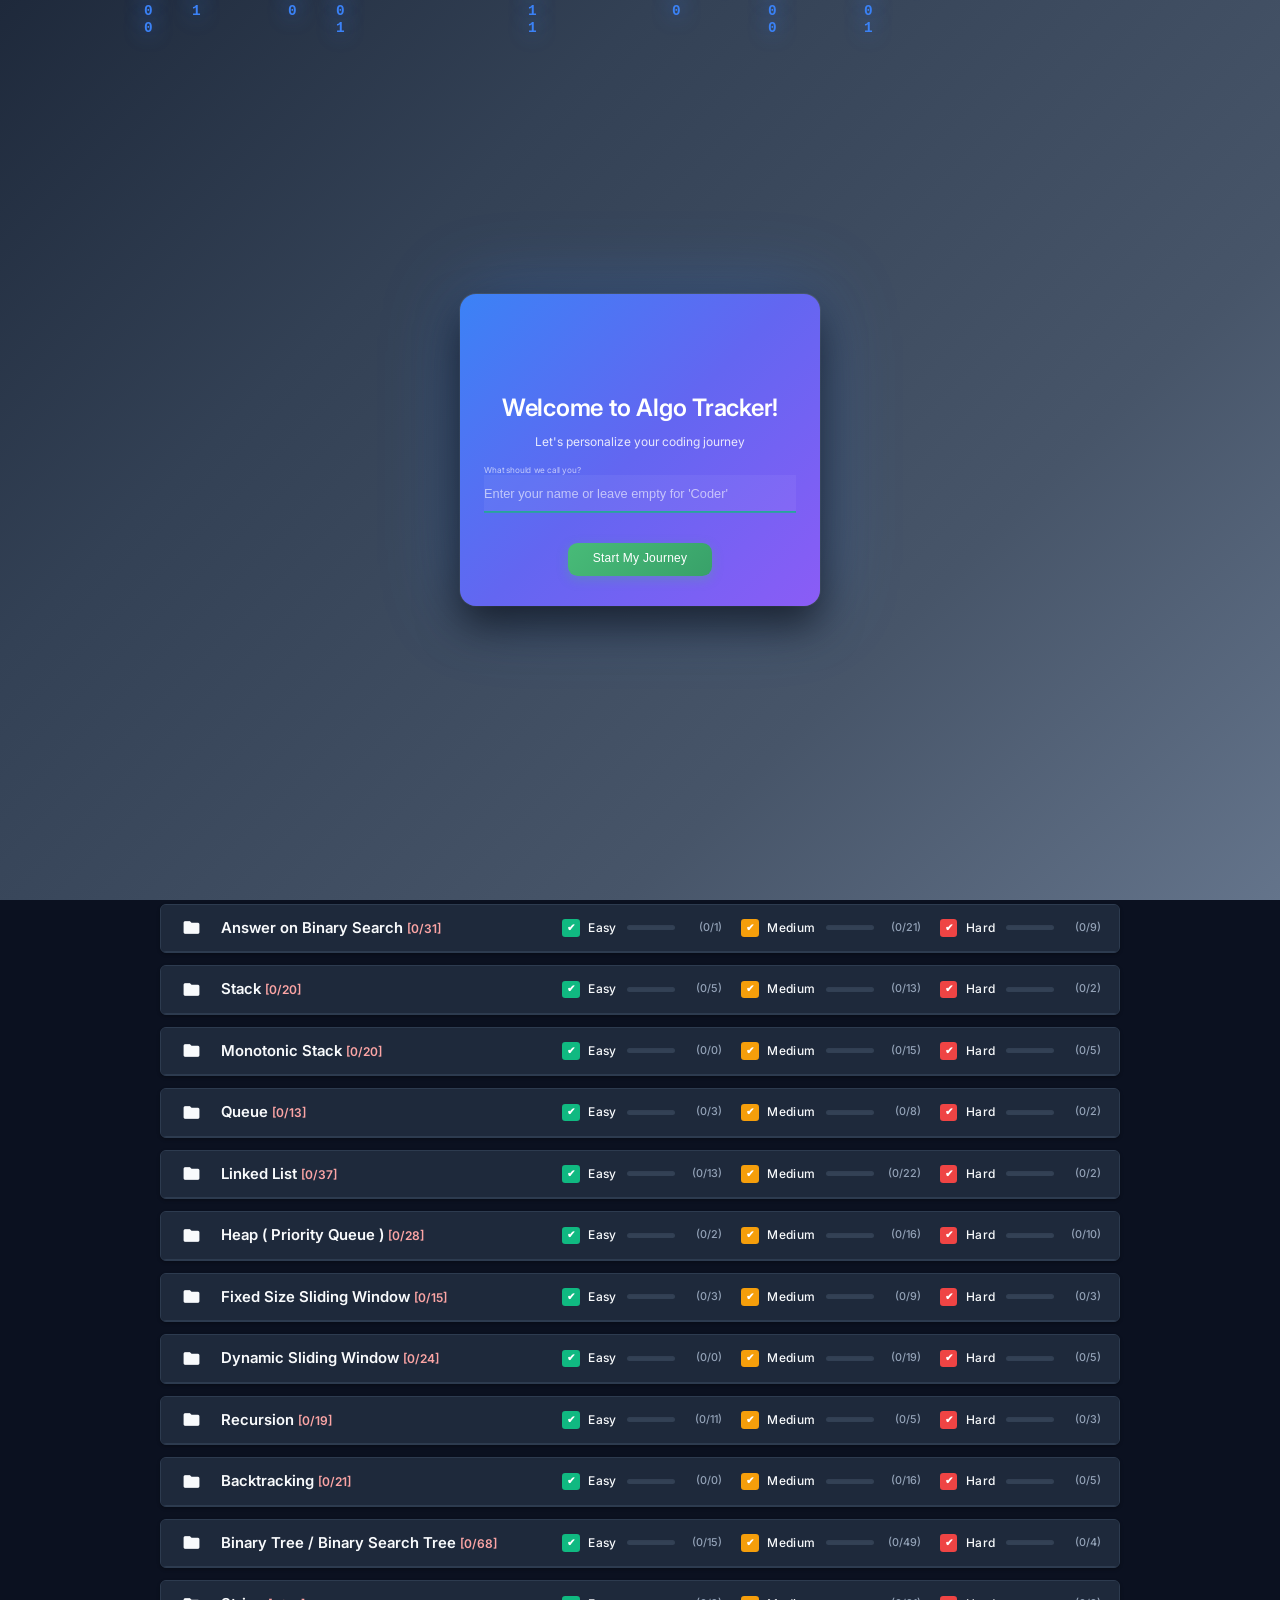
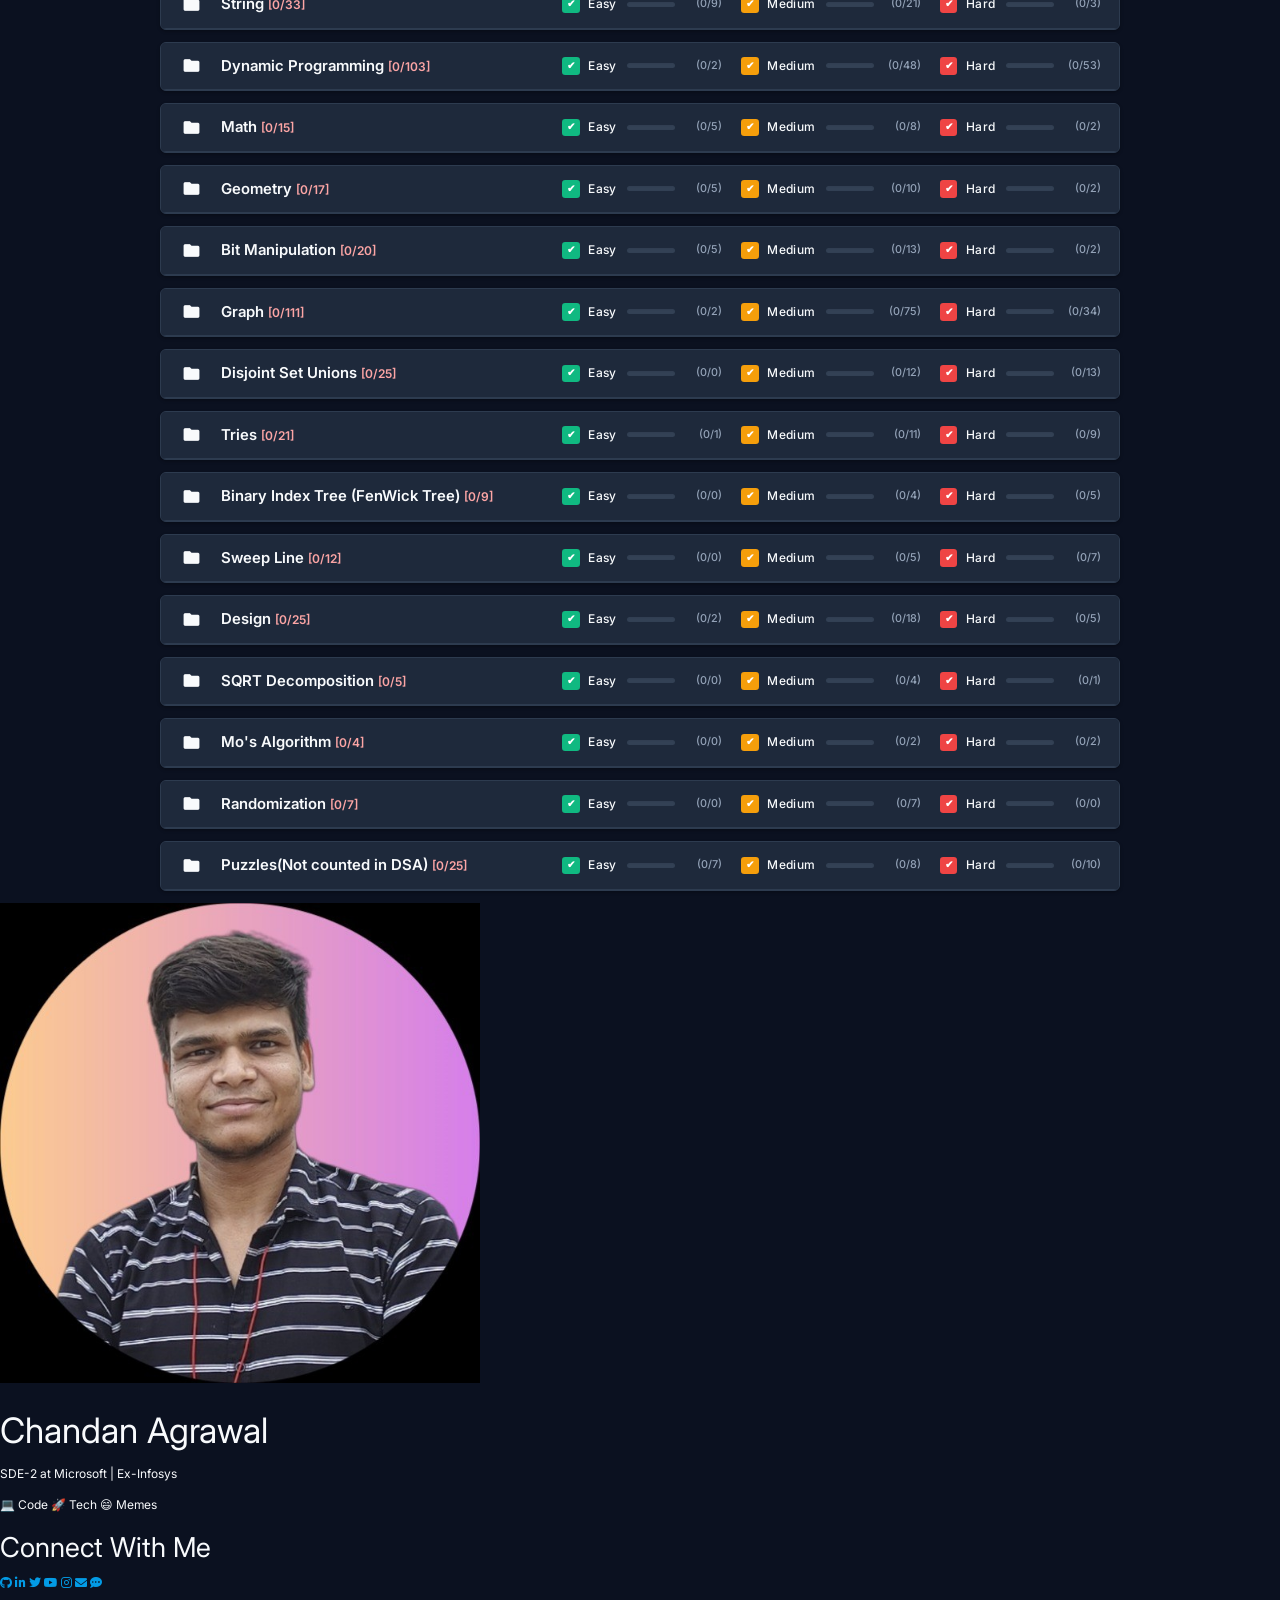
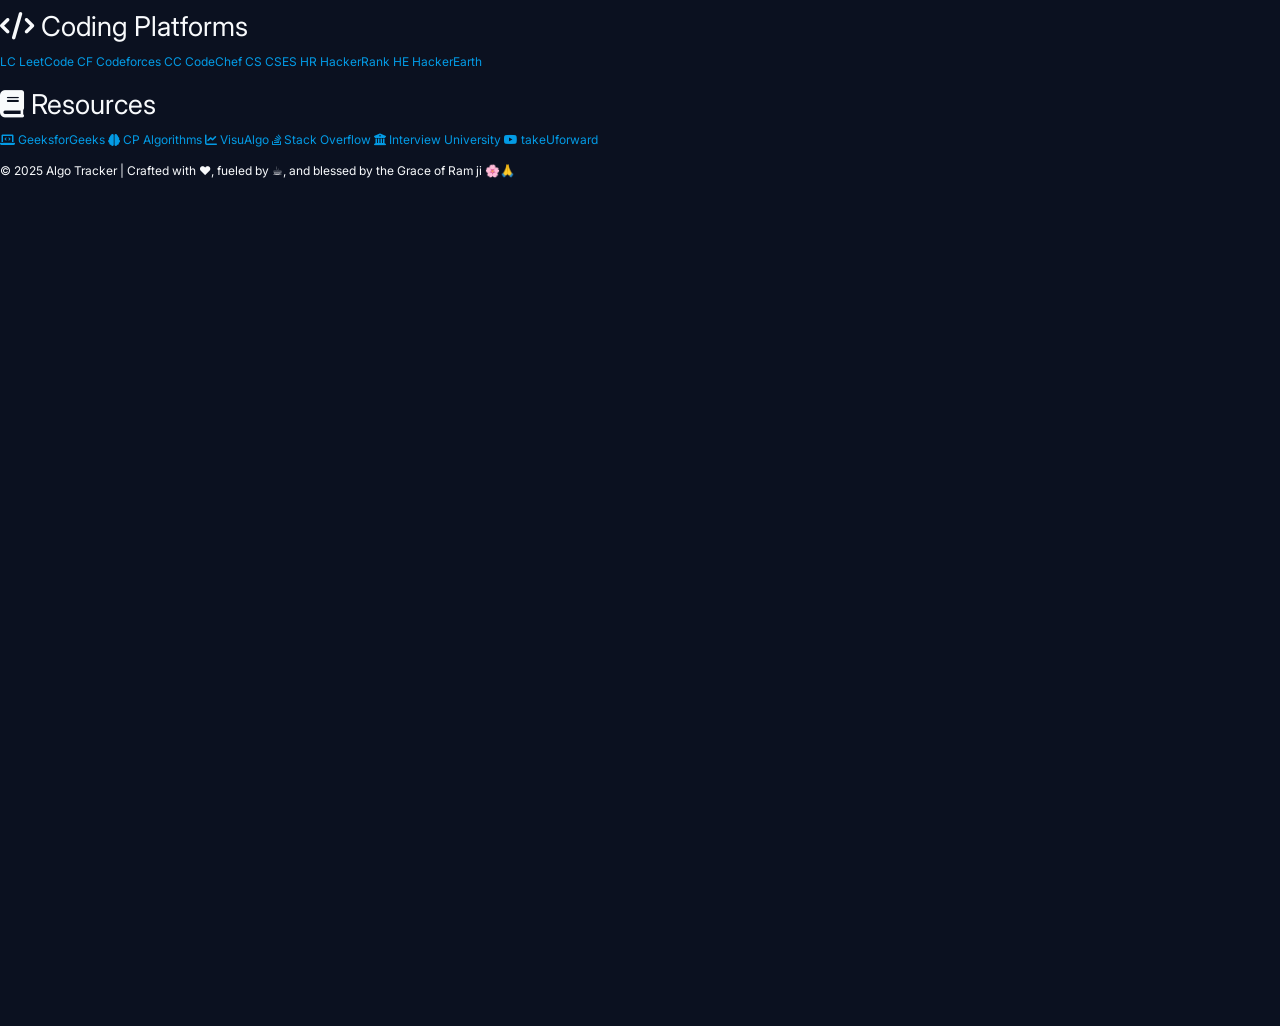
==== commit 1df376b2: "Added new insta" ====
--- a/updIndex.html
+++ b/updIndex.html
@@ -347,7 +347,7 @@
           <a href="https://youtube.com/" class="social-link-btn youtube" target="_blank" aria-label="YouTube">
             <i class="fab fa-youtube"></i>
           </a>
-          <a href="https://www.instagram.com/chandan.agrawal23/" class="social-link-btn instagram" target="_blank" aria-label="Instagram">
+          <a href="https://www.instagram.com/algowithchandan/" class="social-link-btn instagram" target="_blank" aria-label="Instagram">
             <i class="fab fa-instagram"></i>
           </a>
           <a href="mailto:chandandsafeedback@gmail.com" class="social-link-btn email" target="_blank" aria-label="Email">
